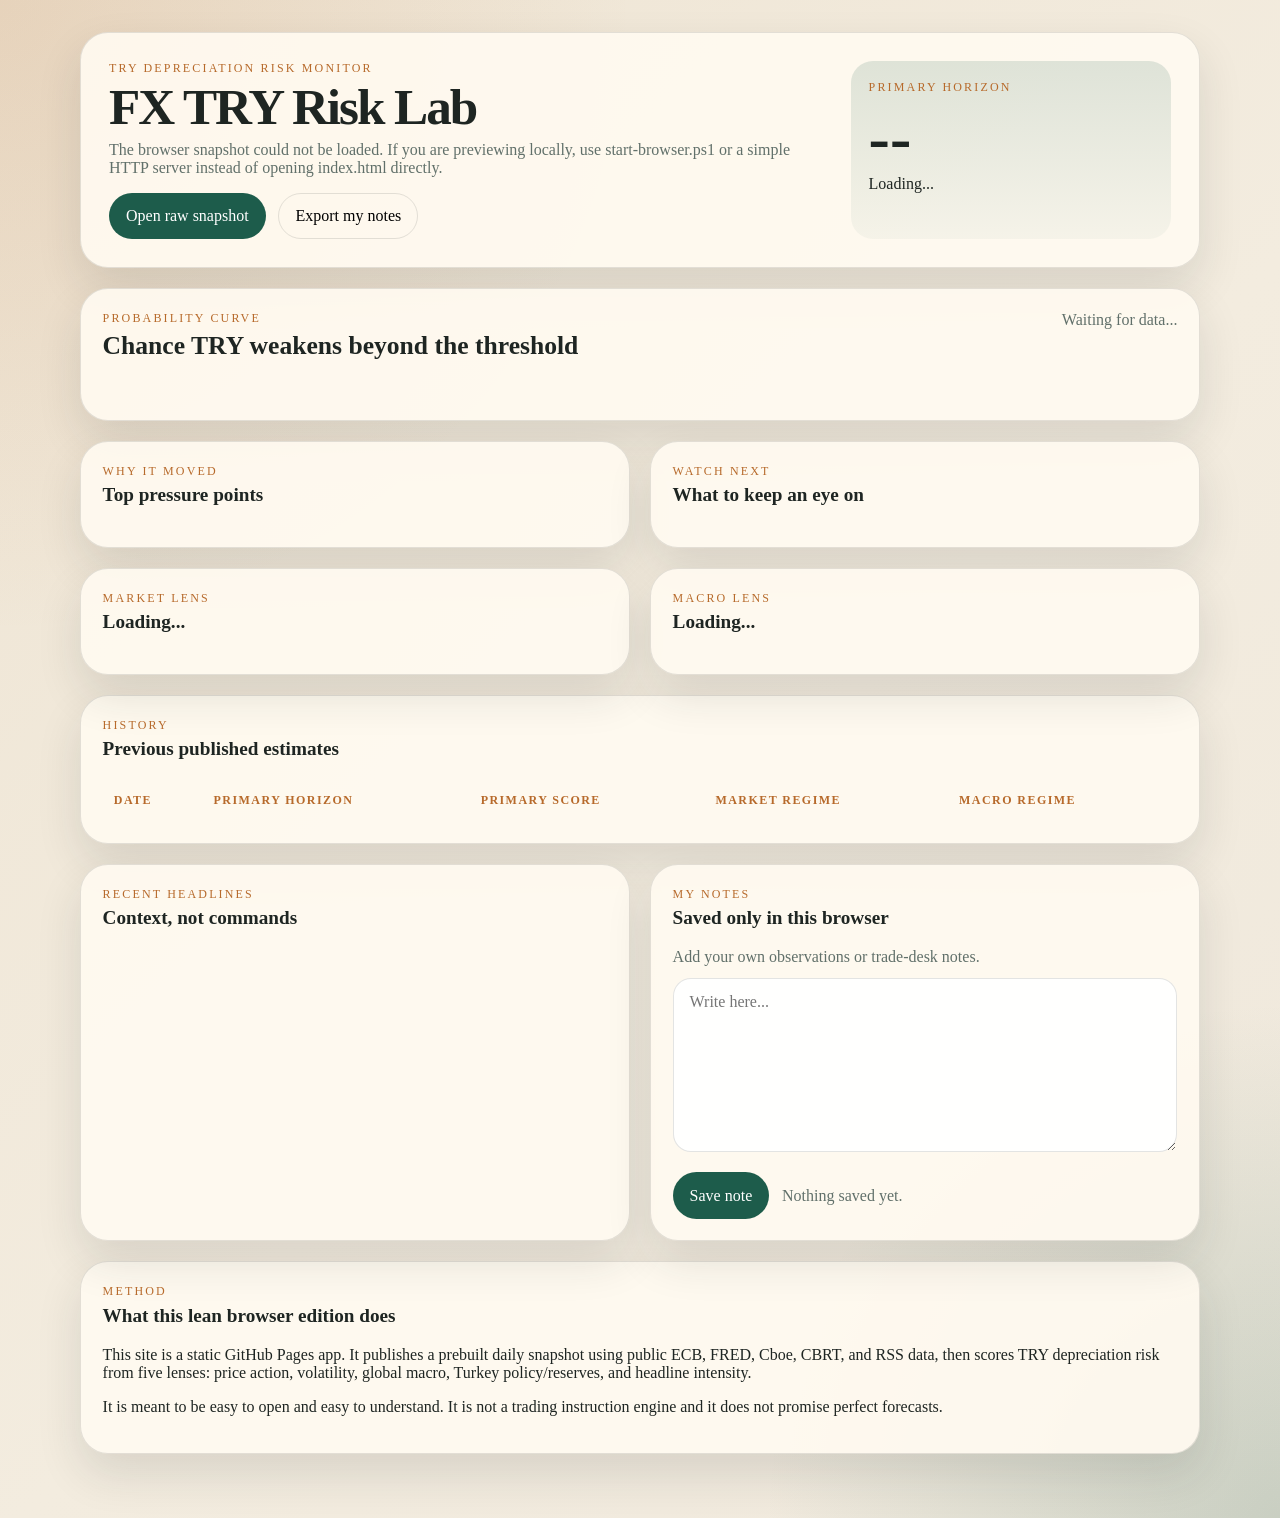
==== docs/index.html @ 4147bec7 "Restructure project as lean GitHub Pages app" ====
<!DOCTYPE html>
<html lang="en">
  <head>
    <meta charset="utf-8" />
    <meta name="viewport" content="width=device-width, initial-scale=1" />
    <title>FX TRY Risk Lab</title>
    <meta
      name="description"
      content="A lean browser-based monitor for Turkish lira depreciation risk."
    />
    <link rel="stylesheet" href="./style.css" />
  </head>
  <body>
    <main class="shell">
      <section class="hero">
        <div>
          <p class="eyebrow">TRY Depreciation Risk Monitor</p>
          <h1>FX TRY Risk Lab</h1>
          <p class="deck" id="deck">
            Loading the latest browser snapshot...
          </p>
          <div class="hero-actions">
            <a class="button primary" href="./data/latest.json" target="_blank" rel="noreferrer">
              Open raw snapshot
            </a>
            <button class="button ghost" type="button" data-export-note>
              Export my notes
            </button>
          </div>
        </div>
        <aside class="hero-score">
          <span class="eyebrow">Primary Horizon</span>
          <strong id="primary-score">--</strong>
          <p id="primary-meta">Loading...</p>
        </aside>
      </section>

      <section class="curve" aria-labelledby="curve-title">
        <div class="section-head">
          <div>
            <p class="eyebrow">Probability Curve</p>
            <h2 id="curve-title">Chance TRY weakens beyond the threshold</h2>
          </div>
          <p class="stamp" id="generated-at">Waiting for data...</p>
        </div>
        <div class="curve-grid" id="curve-grid"></div>
      </section>

      <section class="grid">
        <article class="card">
          <p class="eyebrow">Why It Moved</p>
          <h3>Top pressure points</h3>
          <div id="reasons"></div>
        </article>
        <article class="card">
          <p class="eyebrow">Watch Next</p>
          <h3>What to keep an eye on</h3>
          <ul id="watchlist" class="list"></ul>
        </article>
      </section>

      <section class="grid">
        <article class="card">
          <p class="eyebrow">Market Lens</p>
          <h3 id="market-regime">Loading...</h3>
          <div class="metric-grid" id="market-metrics"></div>
        </article>
        <article class="card">
          <p class="eyebrow">Macro Lens</p>
          <h3 id="macro-regime">Loading...</h3>
          <div class="metric-grid" id="macro-metrics"></div>
        </article>
      </section>

      <section class="card">
        <p class="eyebrow">History</p>
        <h3>Previous published estimates</h3>
        <div class="history-wrap">
          <table class="history-table">
            <thead>
              <tr>
                <th>Date</th>
                <th>Primary horizon</th>
                <th>Primary score</th>
                <th>Market regime</th>
                <th>Macro regime</th>
              </tr>
            </thead>
            <tbody id="history-body"></tbody>
          </table>
        </div>
      </section>

      <section class="grid">
        <article class="card">
          <p class="eyebrow">Recent Headlines</p>
          <h3>Context, not commands</h3>
          <ul id="headline-list" class="list"></ul>
        </article>
        <article class="card">
          <p class="eyebrow">My Notes</p>
          <h3>Saved only in this browser</h3>
          <label class="note-label" for="local-note">
            Add your own observations or trade-desk notes.
          </label>
          <textarea id="local-note" rows="8" placeholder="Write here..."></textarea>
          <div class="hero-actions">
            <button class="button primary" type="button" data-save-note>Save note</button>
            <span class="stamp" id="note-status">Nothing saved yet.</span>
          </div>
        </article>
      </section>

      <section class="card method">
        <p class="eyebrow">Method</p>
        <h3>What this lean browser edition does</h3>
        <p>
          This site is a static GitHub Pages app. It publishes a prebuilt daily snapshot using
          public ECB, FRED, Cboe, CBRT, and RSS data, then scores TRY depreciation risk from five
          lenses: price action, volatility, global macro, Turkey policy/reserves, and headline
          intensity.
        </p>
        <p>
          It is meant to be easy to open and easy to understand. It is not a trading instruction
          engine and it does not promise perfect forecasts.
        </p>
      </section>
    </main>
    <script src="./app.js" defer></script>
  </body>
</html>
---- docs/style.css ----
:root {
  --bg: #f3ecdf;
  --paper: rgba(255, 250, 240, 0.92);
  --ink: #1e2522;
  --muted: #61706a;
  --line: rgba(30, 37, 34, 0.12);
  --accent: #1d5c4b;
  --signal: #b76a2b;
  --shadow: 0 20px 45px rgba(29, 44, 38, 0.12);
}

* {
  box-sizing: border-box;
}

body {
  margin: 0;
  color: var(--ink);
  font-family: Georgia, "Times New Roman", serif;
  background:
    radial-gradient(circle at top left, rgba(183, 106, 43, 0.14), transparent 32%),
    radial-gradient(circle at bottom right, rgba(29, 92, 75, 0.18), transparent 26%),
    linear-gradient(135deg, #eee4d3 0%, var(--bg) 55%, #efe8dc 100%);
}

a {
  color: inherit;
}

.shell {
  max-width: 1160px;
  margin: 0 auto;
  padding: 2rem 1.25rem 4rem;
}

.hero,
.card,
.curve {
  border: 1px solid var(--line);
  border-radius: 28px;
  background: var(--paper);
  box-shadow: var(--shadow);
}

.hero {
  display: grid;
  grid-template-columns: 1.5fr 320px;
  gap: 1.5rem;
  padding: 1.75rem;
}

.eyebrow {
  margin: 0 0 0.35rem;
  font-size: 0.75rem;
  letter-spacing: 0.18em;
  text-transform: uppercase;
  color: var(--signal);
}

h1,
h2,
h3,
p {
  margin-top: 0;
}

h1 {
  margin-bottom: 0.55rem;
  font-size: clamp(2rem, 4vw, 3.5rem);
  line-height: 0.98;
  letter-spacing: -0.04em;
}

h2 {
  font-size: clamp(1.4rem, 2vw, 2rem);
}

h3 {
  font-size: 1.2rem;
}

.deck,
.stamp,
.reason-detail,
.metric p,
.note-label,
textarea {
  color: var(--muted);
}

.hero-score {
  align-self: stretch;
  padding: 1rem 1.1rem;
  border-radius: 22px;
  background: linear-gradient(180deg, rgba(29, 92, 75, 0.14), rgba(29, 92, 75, 0.04));
}

.hero-score strong {
  display: block;
  margin-top: 0.35rem;
  font-size: clamp(2.5rem, 5vw, 4rem);
}

.hero-actions {
  display: flex;
  flex-wrap: wrap;
  gap: 0.8rem;
  align-items: center;
  margin-top: 1rem;
}

.button {
  display: inline-flex;
  align-items: center;
  justify-content: center;
  min-height: 2.9rem;
  padding: 0.8rem 1rem;
  border-radius: 999px;
  border: 1px solid var(--line);
  background: rgba(255, 255, 255, 0.8);
  cursor: pointer;
  font: inherit;
  text-decoration: none;
}

.button.primary {
  background: var(--accent);
  color: #fff;
  border-color: rgba(29, 92, 75, 0.35);
}

.button.ghost {
  background: transparent;
}

.curve,
.card {
  margin-top: 1.25rem;
  padding: 1.35rem;
}

.section-head {
  display: flex;
  justify-content: space-between;
  gap: 1rem;
  align-items: flex-start;
}

.curve-grid,
.metric-grid {
  display: grid;
  grid-template-columns: repeat(auto-fit, minmax(135px, 1fr));
  gap: 0.85rem;
  margin-top: 1rem;
}

.curve-card,
.metric {
  border: 1px solid var(--line);
  border-radius: 22px;
  padding: 1rem;
  background: rgba(255, 255, 255, 0.8);
}

.curve-card.primary {
  background: linear-gradient(180deg, rgba(29, 92, 75, 0.14), rgba(255, 255, 255, 0.92));
  border-color: rgba(29, 92, 75, 0.25);
}

.curve-card strong,
.metric strong {
  display: block;
  margin-top: 0.3rem;
  font-size: 1.8rem;
}

.grid {
  display: grid;
  grid-template-columns: repeat(2, minmax(0, 1fr));
  gap: 1.25rem;
}

.reason {
  padding: 0.9rem 0;
  border-top: 1px solid var(--line);
}

.reason:first-child {
  padding-top: 0;
  border-top: 0;
}

.reason-title {
  display: flex;
  justify-content: space-between;
  gap: 1rem;
  align-items: baseline;
  font-weight: 700;
}

.badge {
  display: inline-flex;
  align-items: center;
  justify-content: center;
  min-width: 3rem;
  padding: 0.2rem 0.55rem;
  border-radius: 999px;
  background: rgba(183, 106, 43, 0.12);
  color: var(--signal);
  font-size: 0.85rem;
}

.list {
  margin: 0;
  padding-left: 1.1rem;
}

.list li + li {
  margin-top: 0.75rem;
}

.history-wrap {
  overflow-x: auto;
}

.history-table {
  width: 100%;
  border-collapse: collapse;
}

.history-table th,
.history-table td {
  padding: 0.85rem 0.7rem;
  text-align: left;
  border-top: 1px solid var(--line);
  vertical-align: top;
}

.history-table thead th {
  border-top: 0;
  color: var(--signal);
  font-size: 0.75rem;
  letter-spacing: 0.12em;
  text-transform: uppercase;
}

textarea {
  width: 100%;
  margin-top: 0.7rem;
  padding: 0.9rem 1rem;
  border: 1px solid var(--line);
  border-radius: 18px;
  background: rgba(255, 255, 255, 0.9);
  font: inherit;
  resize: vertical;
}

.method p + p {
  margin-top: 0.8rem;
}

@media (max-width: 900px) {
  .hero,
  .grid {
    grid-template-columns: 1fr;
  }

  .section-head {
    flex-direction: column;
  }
}

@media (max-width: 640px) {
  .shell {
    padding: 1rem 0.85rem 3rem;
  }

  .hero,
  .card,
  .curve {
    border-radius: 22px;
  }
}
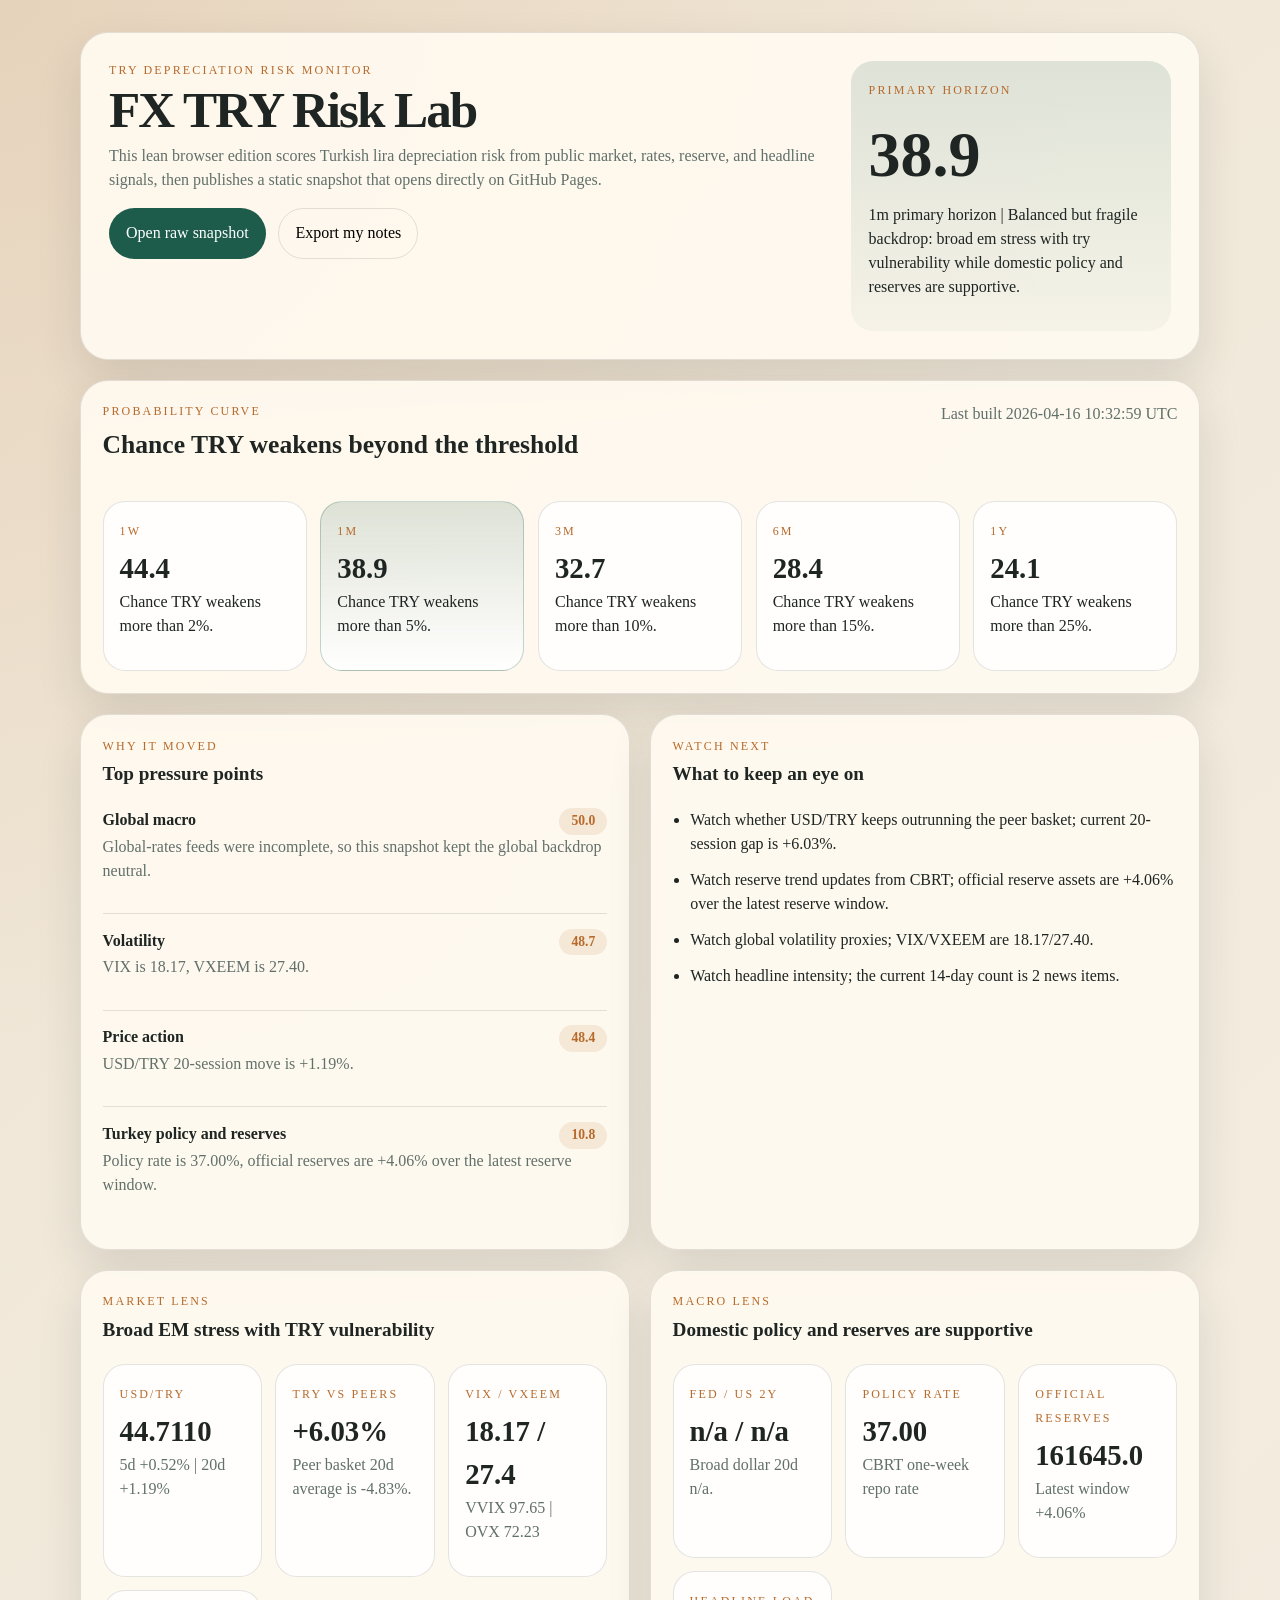
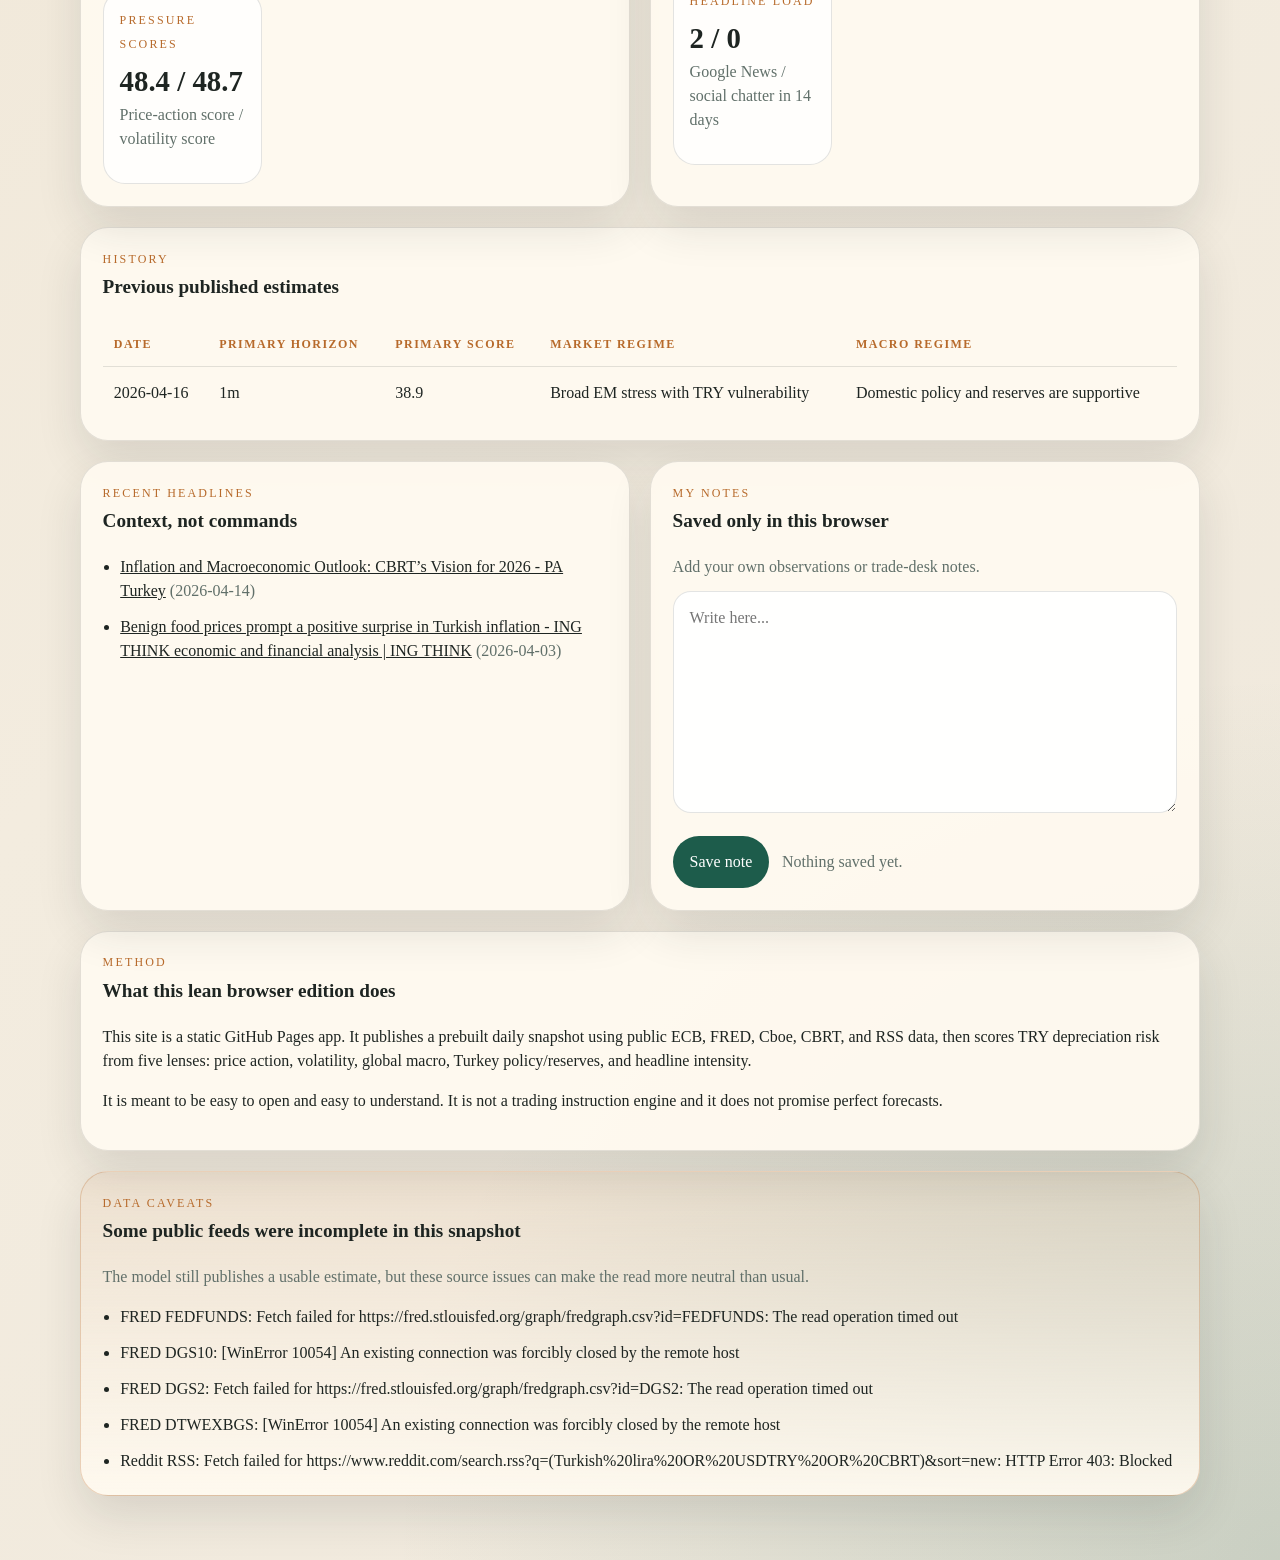
==== commit 3ac4dcf2: "Harden browser app for mobile and safety" ====
--- a/docs/index.html
+++ b/docs/index.html
@@ -4,6 +4,7 @@
     <meta charset="utf-8" />
     <meta name="viewport" content="width=device-width, initial-scale=1" />
     <title>FX TRY Risk Lab</title>
+    <meta name="theme-color" content="#1d5c4b" />
     <meta
       name="description"
       content="A lean browser-based monitor for Turkish lira depreciation risk."
@@ -16,11 +17,16 @@
         <div>
           <p class="eyebrow">TRY Depreciation Risk Monitor</p>
           <h1>FX TRY Risk Lab</h1>
-          <p class="deck" id="deck">
+          <p class="deck" id="deck" aria-live="polite">
             Loading the latest browser snapshot...
           </p>
           <div class="hero-actions">
-            <a class="button primary" href="./data/latest.json" target="_blank" rel="noreferrer">
+            <a
+              class="button primary"
+              href="./data/latest.json"
+              target="_blank"
+              rel="noopener noreferrer"
+            >
               Open raw snapshot
             </a>
             <button class="button ghost" type="button" data-export-note>
@@ -125,6 +131,16 @@
           engine and it does not promise perfect forecasts.
         </p>
       </section>
+
+      <section class="card caveats" id="caveats" hidden>
+        <p class="eyebrow">Data Caveats</p>
+        <h3>Some public feeds were incomplete in this snapshot</h3>
+        <p class="deck">
+          The model still publishes a usable estimate, but these source issues can make the read
+          more neutral than usual.
+        </p>
+        <ul id="warning-list" class="list"></ul>
+      </section>
     </main>
     <script src="./app.js" defer></script>
   </body>
--- a/docs/style.css
+++ b/docs/style.css
@@ -16,6 +16,7 @@
 body {
   margin: 0;
   color: var(--ink);
+  line-height: 1.5;
   font-family: Georgia, "Times New Roman", serif;
   background:
     radial-gradient(circle at top left, rgba(183, 106, 43, 0.14), transparent 32%),
@@ -49,6 +50,15 @@
   padding: 1.75rem;
 }
 
+.hero > *,
+.grid > *,
+.curve,
+.card,
+.metric,
+.curve-card {
+  min-width: 0;
+}
+
 .eyebrow {
   margin: 0 0 0.35rem;
   font-size: 0.75rem;
@@ -86,6 +96,15 @@
 .note-label,
 textarea {
   color: var(--muted);
+}
+
+.deck,
+.reason-detail,
+.metric p,
+#primary-meta,
+.list li,
+.history-table td {
+  overflow-wrap: anywhere;
 }
 
 .hero-score {
@@ -133,6 +152,13 @@
   background: transparent;
 }
 
+.button:focus-visible,
+textarea:focus-visible,
+a:focus-visible {
+  outline: 2px solid rgba(29, 92, 75, 0.55);
+  outline-offset: 3px;
+}
+
 .curve,
 .card {
   margin-top: 1.25rem;
@@ -219,6 +245,12 @@
   margin-top: 0.75rem;
 }
 
+.disabled-link {
+  opacity: 0.72;
+  text-decoration: none;
+  cursor: default;
+}
+
 .history-wrap {
   overflow-x: auto;
 }
@@ -259,6 +291,12 @@
   margin-top: 0.8rem;
 }
 
+.caveats {
+  border-color: rgba(183, 106, 43, 0.28);
+  background:
+    linear-gradient(180deg, rgba(183, 106, 43, 0.08), rgba(255, 250, 240, 0.92));
+}
+
 @media (max-width: 900px) {
   .hero,
   .grid {
@@ -280,4 +318,32 @@
   .curve {
     border-radius: 22px;
   }
-}
+
+  .hero {
+    padding: 1.1rem;
+  }
+
+  .hero-actions {
+    flex-direction: column;
+    align-items: stretch;
+  }
+
+  .hero-actions .button {
+    width: 100%;
+  }
+
+  .hero-actions .stamp {
+    width: 100%;
+  }
+
+  .curve-grid,
+  .metric-grid {
+    grid-template-columns: 1fr;
+  }
+
+  .history-table th,
+  .history-table td {
+    padding: 0.75rem 0.5rem;
+    font-size: 0.92rem;
+  }
+}
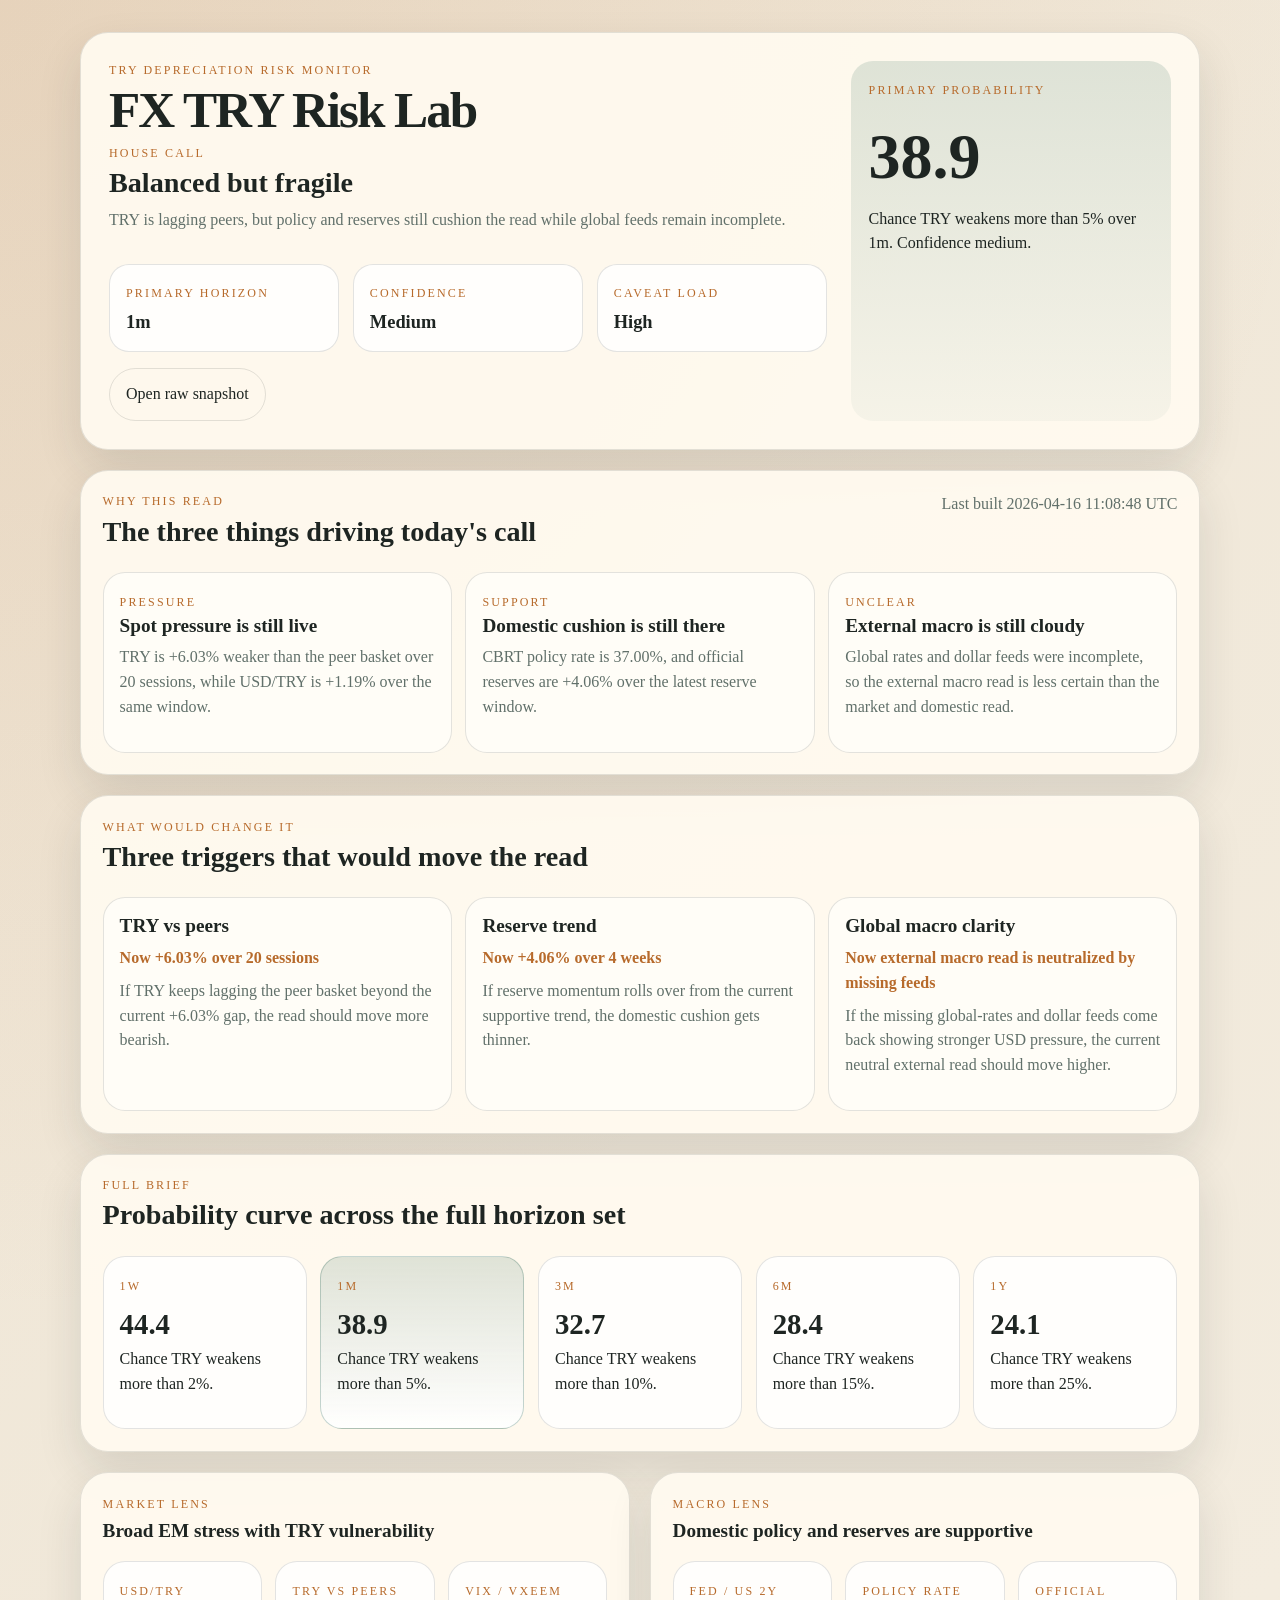
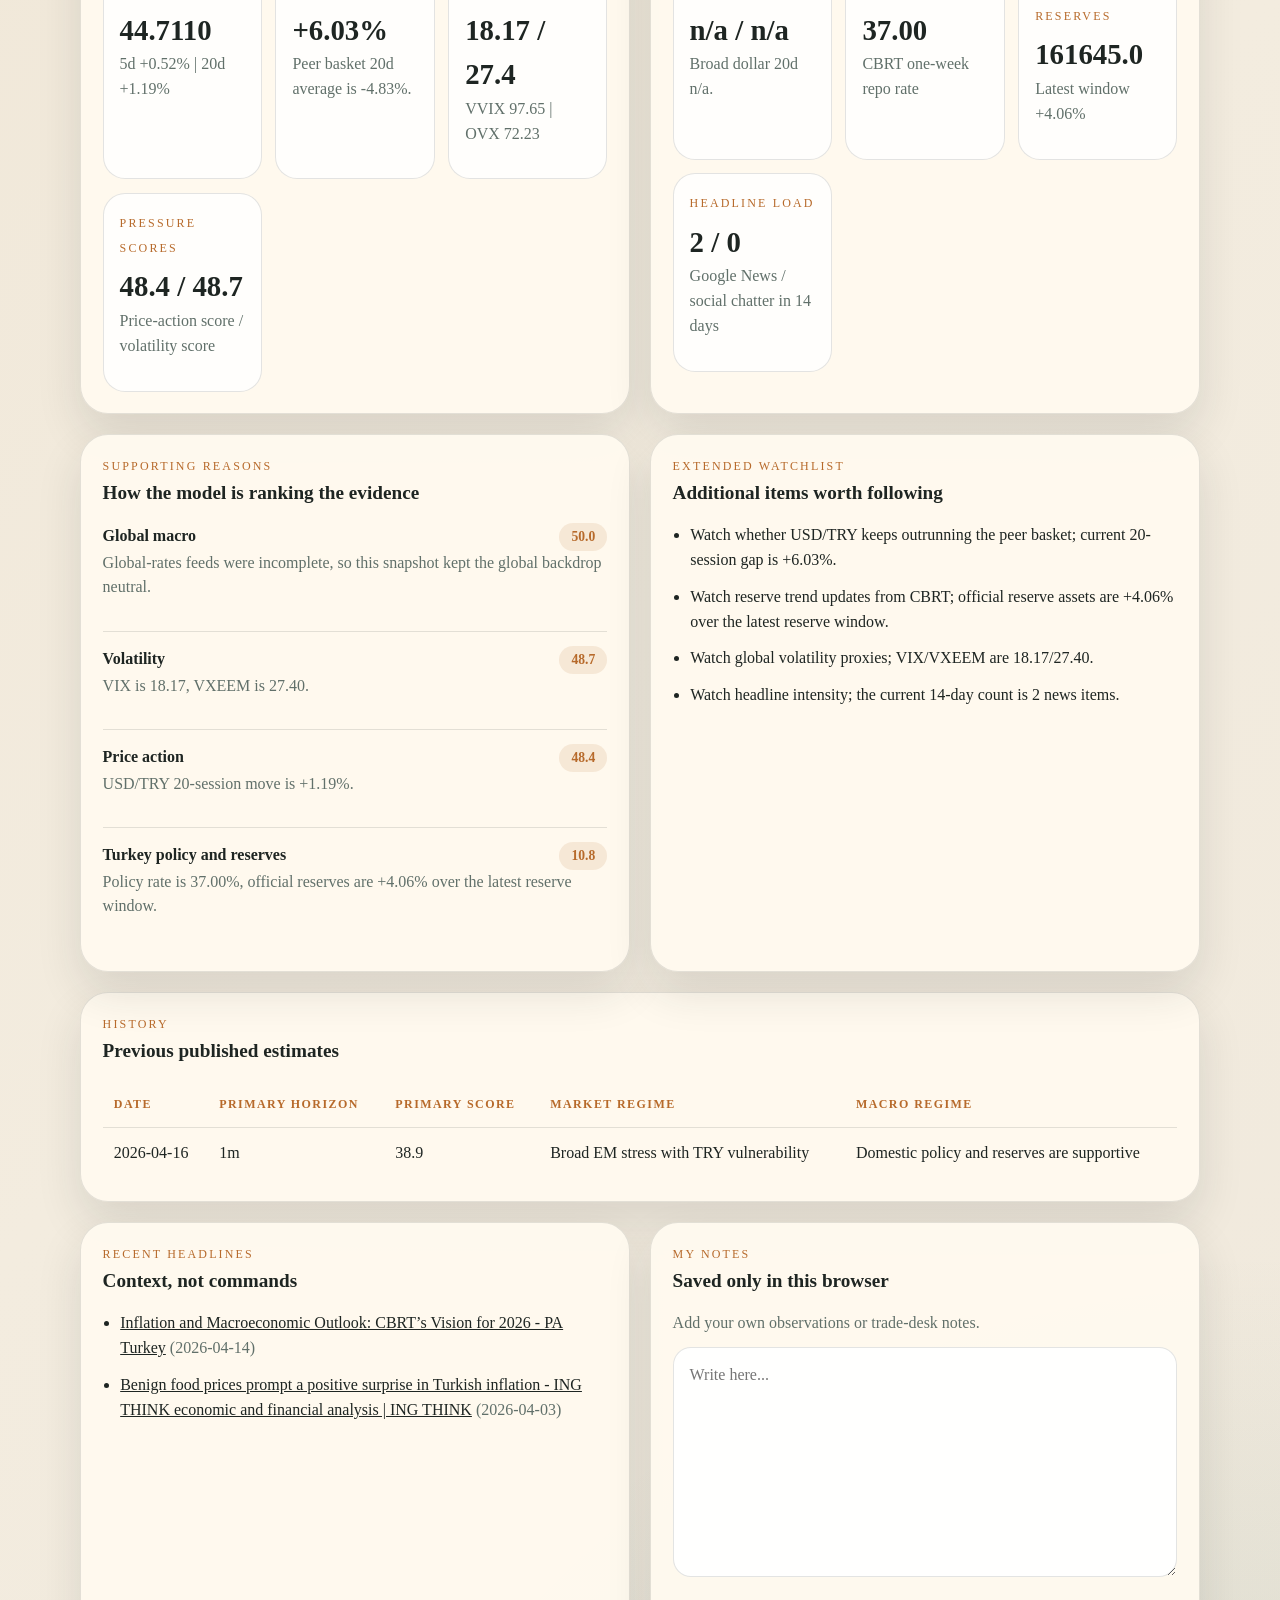
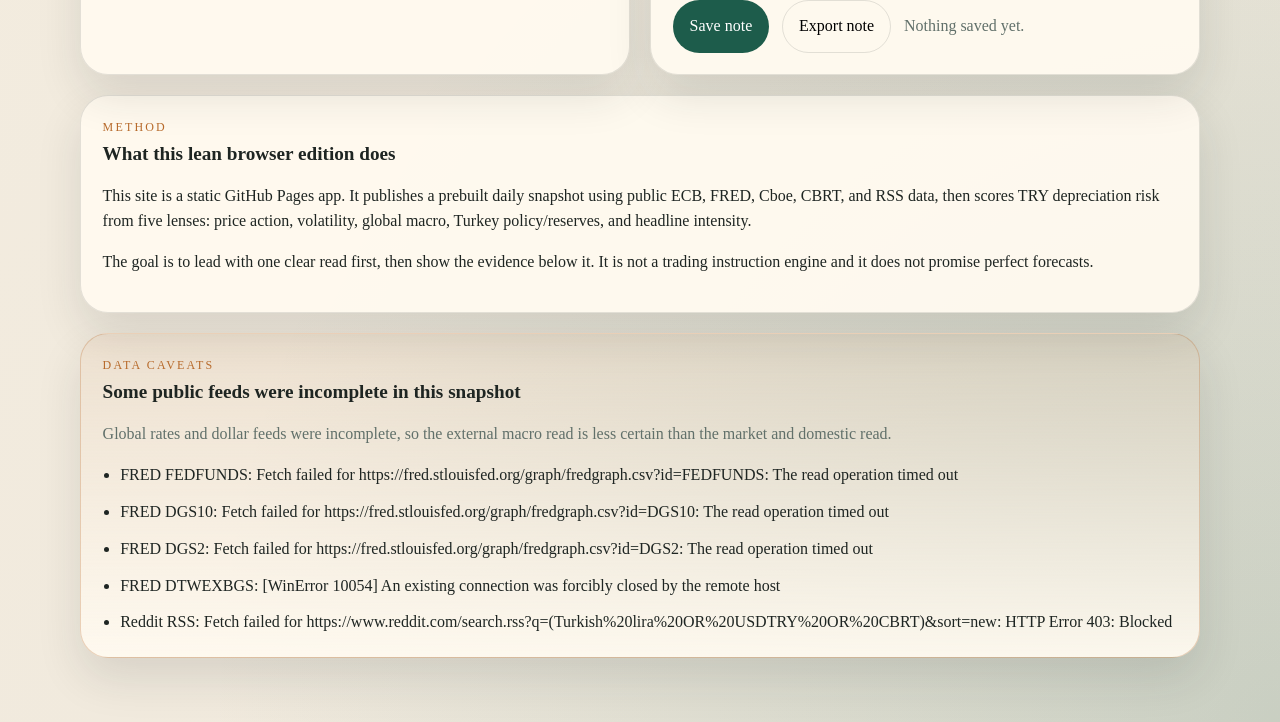
==== commit 0b7331e4: "Refine browser app into briefing-first output" ====
--- a/docs/index.html
+++ b/docs/index.html
@@ -14,55 +14,78 @@
   <body>
     <main class="shell">
       <section class="hero">
-        <div>
+        <div class="hero-copy">
           <p class="eyebrow">TRY Depreciation Risk Monitor</p>
           <h1>FX TRY Risk Lab</h1>
-          <p class="deck" id="deck" aria-live="polite">
+          <p class="eyebrow">House Call</p>
+          <h2 id="house-call-title">Loading...</h2>
+          <p class="deck" id="house-call-text" aria-live="polite">
             Loading the latest browser snapshot...
           </p>
+
+          <div class="pill-row">
+            <article class="pill">
+              <span class="eyebrow">Primary horizon</span>
+              <strong id="briefing-horizon">--</strong>
+            </article>
+            <article class="pill">
+              <span class="eyebrow">Confidence</span>
+              <strong id="briefing-confidence">--</strong>
+            </article>
+            <article class="pill">
+              <span class="eyebrow">Caveat load</span>
+              <strong id="briefing-caveat">--</strong>
+            </article>
+          </div>
+
           <div class="hero-actions">
             <a
-              class="button primary"
+              class="button ghost"
               href="./data/latest.json"
               target="_blank"
               rel="noopener noreferrer"
             >
               Open raw snapshot
             </a>
-            <button class="button ghost" type="button" data-export-note>
-              Export my notes
-            </button>
           </div>
         </div>
+
         <aside class="hero-score">
-          <span class="eyebrow">Primary Horizon</span>
+          <span class="eyebrow">Primary Probability</span>
           <strong id="primary-score">--</strong>
           <p id="primary-meta">Loading...</p>
         </aside>
       </section>
 
-      <section class="curve" aria-labelledby="curve-title">
+      <section class="card" aria-labelledby="why-title">
         <div class="section-head">
           <div>
-            <p class="eyebrow">Probability Curve</p>
-            <h2 id="curve-title">Chance TRY weakens beyond the threshold</h2>
+            <p class="eyebrow">Why This Read</p>
+            <h2 id="why-title">The three things driving today's call</h2>
           </div>
           <p class="stamp" id="generated-at">Waiting for data...</p>
         </div>
-        <div class="curve-grid" id="curve-grid"></div>
+        <div class="briefing-grid" id="why-read-grid"></div>
       </section>
 
-      <section class="grid">
-        <article class="card">
-          <p class="eyebrow">Why It Moved</p>
-          <h3>Top pressure points</h3>
-          <div id="reasons"></div>
-        </article>
-        <article class="card">
-          <p class="eyebrow">Watch Next</p>
-          <h3>What to keep an eye on</h3>
-          <ul id="watchlist" class="list"></ul>
-        </article>
+      <section class="card" aria-labelledby="trigger-title">
+        <div class="section-head">
+          <div>
+            <p class="eyebrow">What Would Change It</p>
+            <h2 id="trigger-title">Three triggers that would move the read</h2>
+          </div>
+        </div>
+        <div class="briefing-grid" id="trigger-grid"></div>
+      </section>
+
+      <section class="curve" id="full-brief" aria-labelledby="curve-title">
+        <div class="section-head">
+          <div>
+            <p class="eyebrow">Full Brief</p>
+            <h2 id="curve-title">Probability curve across the full horizon set</h2>
+          </div>
+        </div>
+        <div class="curve-grid" id="curve-grid"></div>
       </section>
 
       <section class="grid">
@@ -75,6 +98,19 @@
           <p class="eyebrow">Macro Lens</p>
           <h3 id="macro-regime">Loading...</h3>
           <div class="metric-grid" id="macro-metrics"></div>
+        </article>
+      </section>
+
+      <section class="grid">
+        <article class="card">
+          <p class="eyebrow">Supporting Reasons</p>
+          <h3>How the model is ranking the evidence</h3>
+          <div id="reasons"></div>
+        </article>
+        <article class="card">
+          <p class="eyebrow">Extended Watchlist</p>
+          <h3>Additional items worth following</h3>
+          <ul id="watchlist" class="list"></ul>
         </article>
       </section>
 
@@ -112,6 +148,7 @@
           <textarea id="local-note" rows="8" placeholder="Write here..."></textarea>
           <div class="hero-actions">
             <button class="button primary" type="button" data-save-note>Save note</button>
+            <button class="button ghost" type="button" data-export-note>Export note</button>
             <span class="stamp" id="note-status">Nothing saved yet.</span>
           </div>
         </article>
@@ -127,15 +164,15 @@
           intensity.
         </p>
         <p>
-          It is meant to be easy to open and easy to understand. It is not a trading instruction
-          engine and it does not promise perfect forecasts.
+          The goal is to lead with one clear read first, then show the evidence below it. It is
+          not a trading instruction engine and it does not promise perfect forecasts.
         </p>
       </section>
 
       <section class="card caveats" id="caveats" hidden>
         <p class="eyebrow">Data Caveats</p>
         <h3>Some public feeds were incomplete in this snapshot</h3>
-        <p class="deck">
+        <p class="deck" id="caveat-message">
           The model still publishes a usable estimate, but these source issues can make the read
           more neutral than usual.
         </p>
--- a/docs/style.css
+++ b/docs/style.css
@@ -1,6 +1,7 @@
 :root {
   --bg: #f3ecdf;
-  --paper: rgba(255, 250, 240, 0.92);
+  --paper: rgba(255, 250, 240, 0.94);
+  --paper-strong: rgba(255, 253, 247, 0.98);
   --ink: #1e2522;
   --muted: #61706a;
   --line: rgba(30, 37, 34, 0.12);
@@ -16,7 +17,7 @@
 body {
   margin: 0;
   color: var(--ink);
-  line-height: 1.5;
+  line-height: 1.55;
   font-family: Georgia, "Times New Roman", serif;
   background:
     radial-gradient(circle at top left, rgba(183, 106, 43, 0.14), transparent 32%),
@@ -45,7 +46,7 @@
 
 .hero {
   display: grid;
-  grid-template-columns: 1.5fr 320px;
+  grid-template-columns: 1.6fr 320px;
   gap: 1.5rem;
   padding: 1.75rem;
 }
@@ -55,7 +56,9 @@
 .curve,
 .card,
 .metric,
-.curve-card {
+.curve-card,
+.brief-card,
+.pill {
   min-width: 0;
 }
 
@@ -82,11 +85,14 @@
 }
 
 h2 {
-  font-size: clamp(1.4rem, 2vw, 2rem);
+  margin-bottom: 0.6rem;
+  font-size: clamp(1.5rem, 2.2vw, 2.2rem);
+  line-height: 1.05;
 }
 
 h3 {
   font-size: 1.2rem;
+  line-height: 1.2;
 }
 
 .deck,
@@ -94,7 +100,8 @@
 .reason-detail,
 .metric p,
 .note-label,
-textarea {
+textarea,
+.brief-detail {
   color: var(--muted);
 }
 
@@ -103,8 +110,35 @@
 .metric p,
 #primary-meta,
 .list li,
-.history-table td {
+.history-table td,
+.brief-detail,
+.brief-now {
   overflow-wrap: anywhere;
+}
+
+.hero-copy {
+  display: flex;
+  flex-direction: column;
+}
+
+.pill-row {
+  display: grid;
+  grid-template-columns: repeat(3, minmax(0, 1fr));
+  gap: 0.85rem;
+  margin-top: 1rem;
+}
+
+.pill {
+  border: 1px solid var(--line);
+  border-radius: 20px;
+  padding: 0.9rem 1rem;
+  background: rgba(255, 255, 255, 0.82);
+}
+
+.pill strong {
+  display: block;
+  margin-top: 0.25rem;
+  font-size: 1.15rem;
 }
 
 .hero-score {
@@ -117,7 +151,7 @@
 .hero-score strong {
   display: block;
   margin-top: 0.35rem;
-  font-size: clamp(2.5rem, 5vw, 4rem);
+  font-size: clamp(2.8rem, 5vw, 4.4rem);
 }
 
 .hero-actions {
@@ -173,19 +207,43 @@
 }
 
 .curve-grid,
-.metric-grid {
+.metric-grid,
+.briefing-grid {
   display: grid;
-  grid-template-columns: repeat(auto-fit, minmax(135px, 1fr));
   gap: 0.85rem;
   margin-top: 1rem;
 }
 
+.curve-grid,
+.metric-grid {
+  grid-template-columns: repeat(auto-fit, minmax(135px, 1fr));
+}
+
+.briefing-grid {
+  grid-template-columns: repeat(3, minmax(0, 1fr));
+}
+
 .curve-card,
-.metric {
+.metric,
+.brief-card {
   border: 1px solid var(--line);
   border-radius: 22px;
   padding: 1rem;
-  background: rgba(255, 255, 255, 0.8);
+  background: rgba(255, 255, 255, 0.82);
+}
+
+.brief-card {
+  background: var(--paper-strong);
+}
+
+.brief-card h3 {
+  margin-bottom: 0.55rem;
+}
+
+.brief-now {
+  margin-bottom: 0.5rem;
+  color: var(--signal);
+  font-weight: 700;
 }
 
 .curve-card.primary {
@@ -299,7 +357,9 @@
 
 @media (max-width: 900px) {
   .hero,
-  .grid {
+  .grid,
+  .briefing-grid,
+  .pill-row {
     grid-template-columns: 1fr;
   }
 
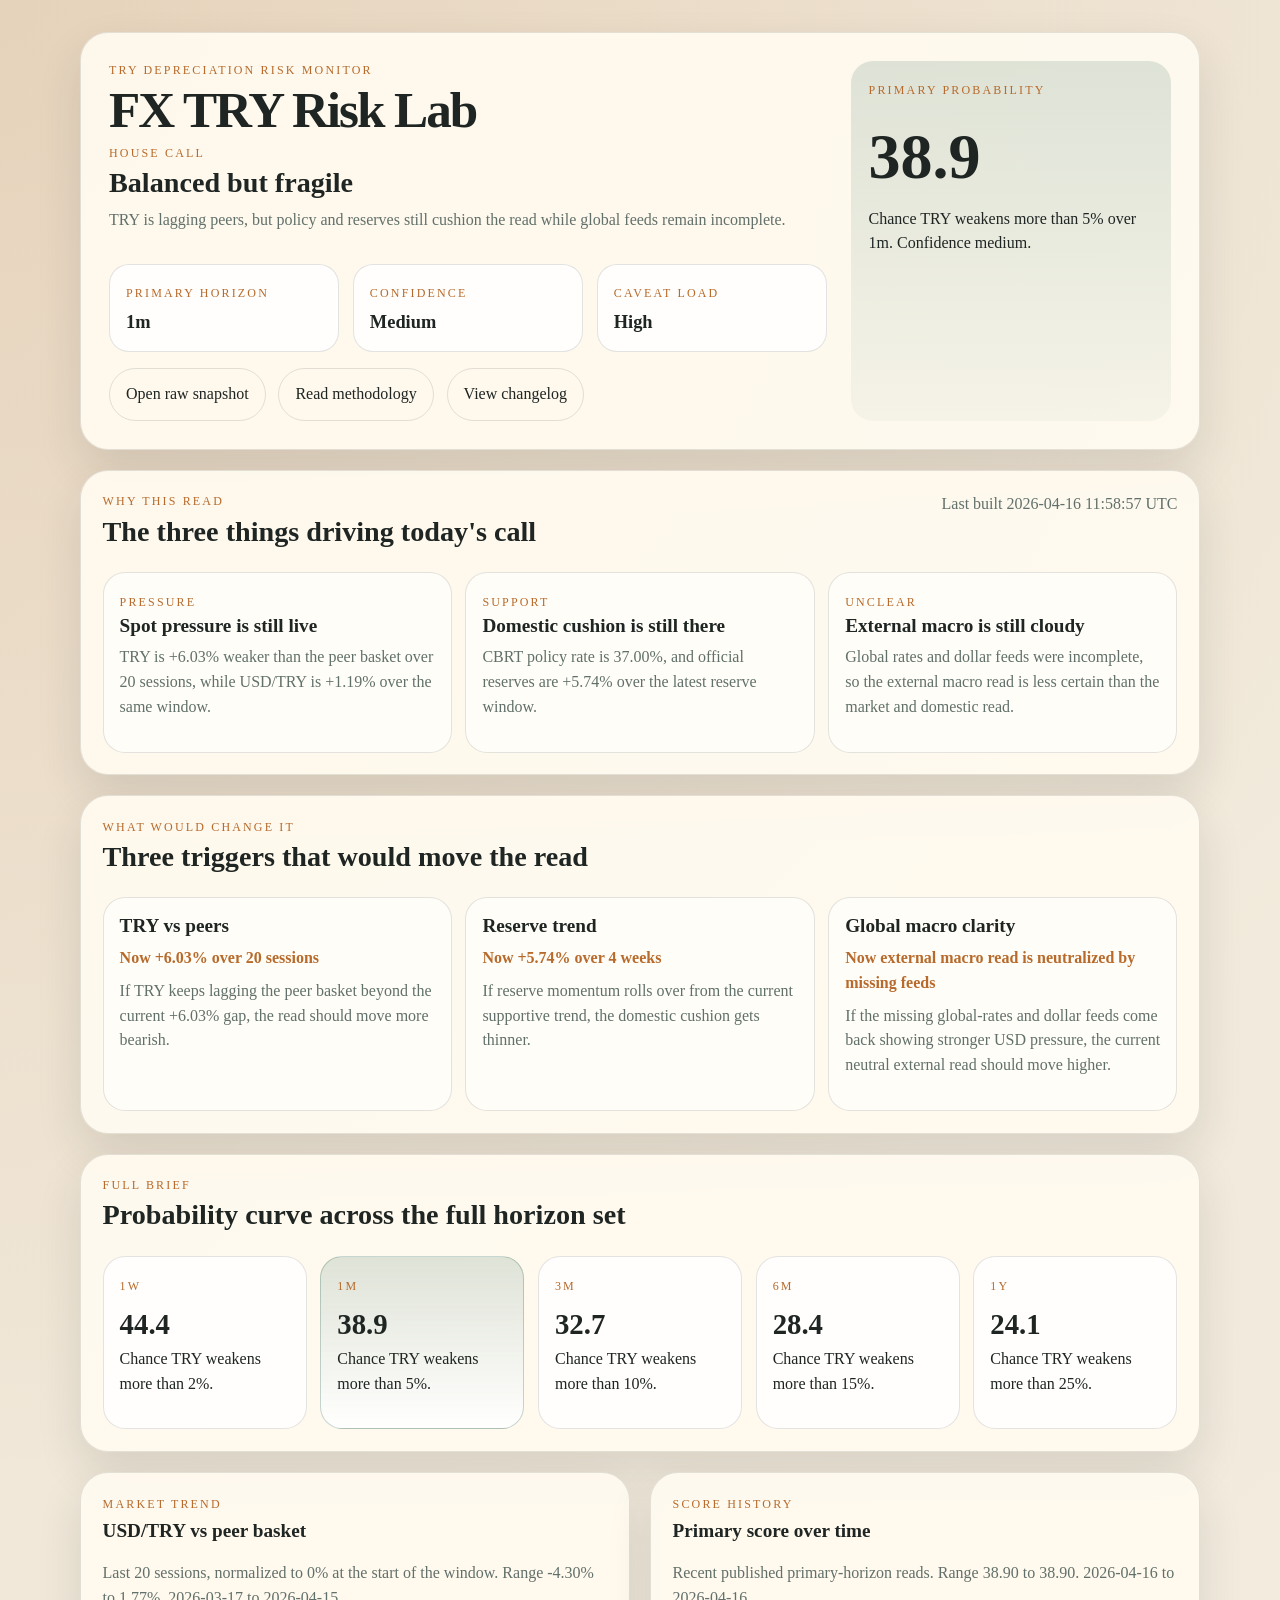
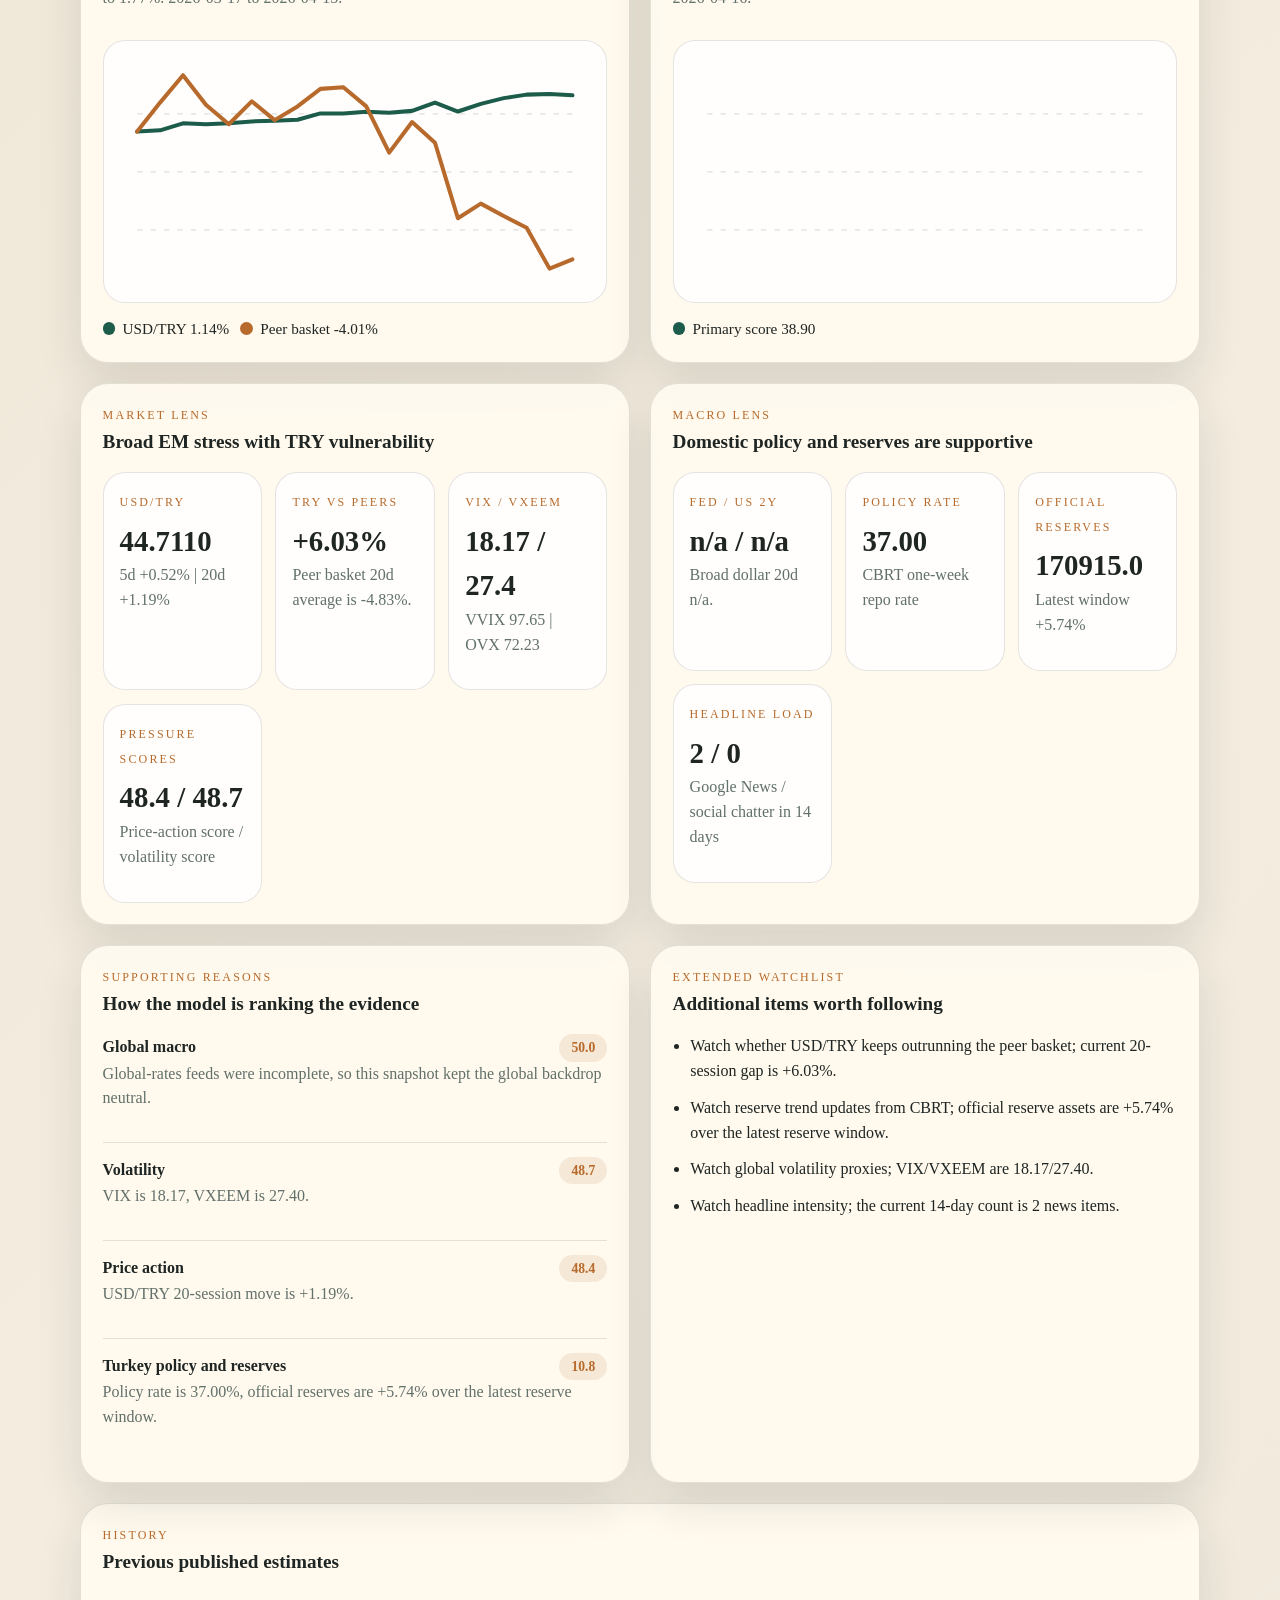
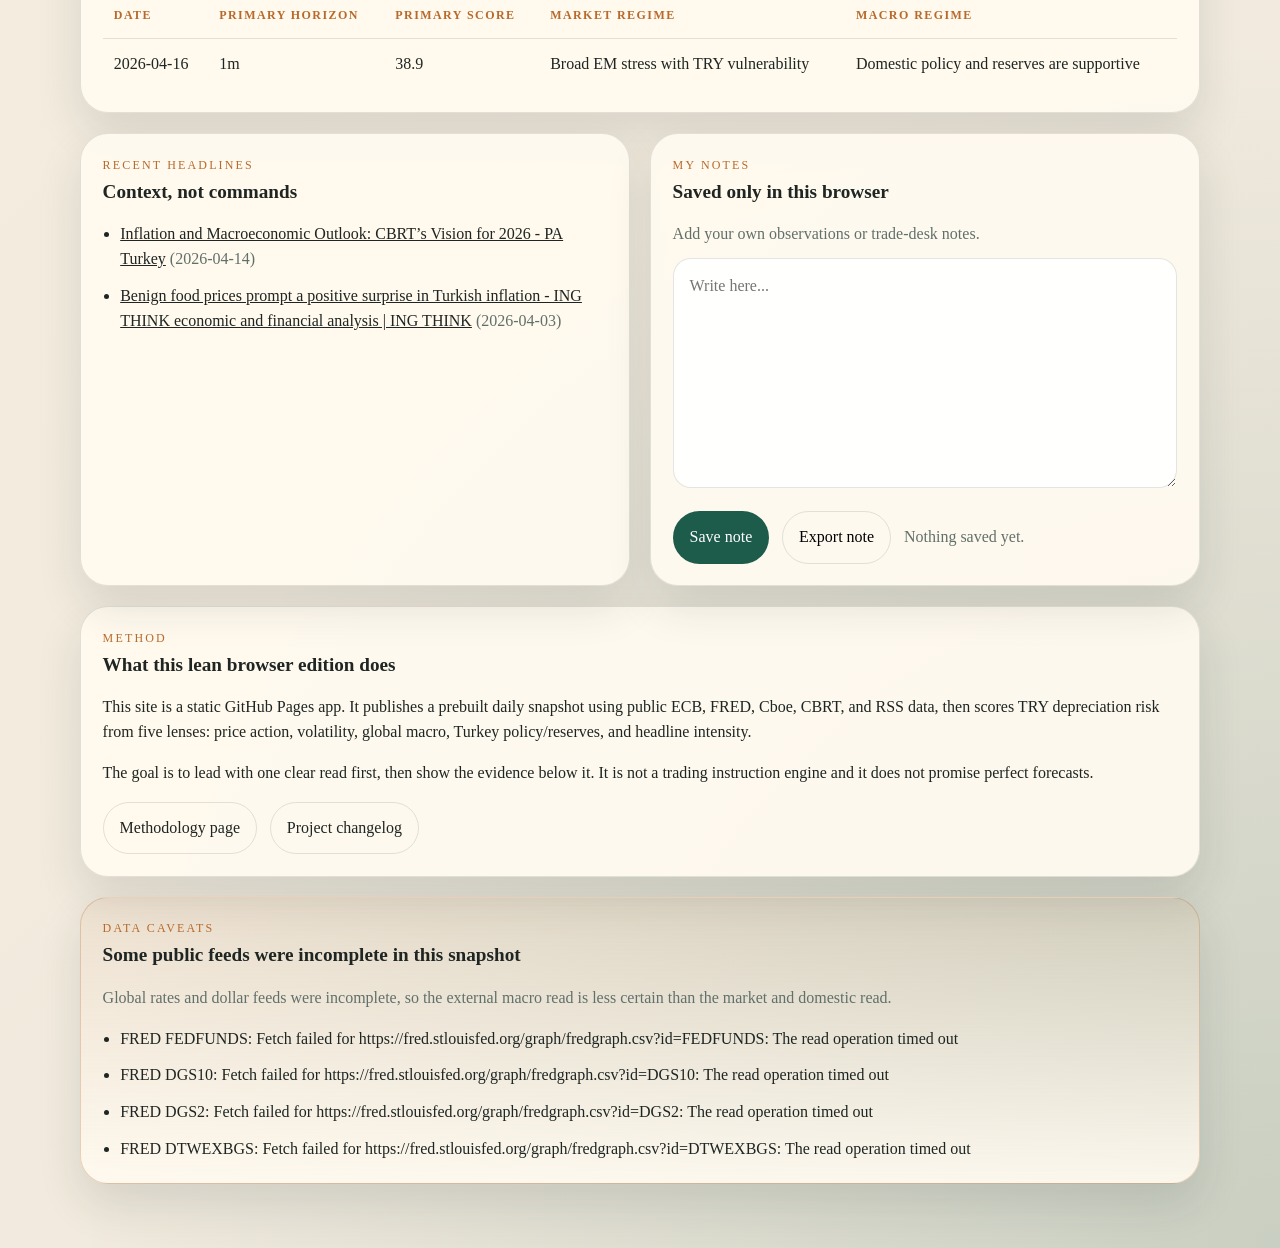
==== commit 63f48fd1: "Finalize browser app with methodology and charts" ====
--- a/docs/index.html
+++ b/docs/index.html
@@ -5,6 +5,11 @@
     <meta name="viewport" content="width=device-width, initial-scale=1" />
     <title>FX TRY Risk Lab</title>
     <meta name="theme-color" content="#1d5c4b" />
+    <meta name="referrer" content="strict-origin-when-cross-origin" />
+    <meta
+      http-equiv="Content-Security-Policy"
+      content="default-src 'self'; script-src 'self'; style-src 'self' 'unsafe-inline'; img-src 'self' data:; connect-src 'self'; object-src 'none'; base-uri 'self'; form-action 'none'; frame-ancestors 'none'; upgrade-insecure-requests"
+    />
     <meta
       name="description"
       content="A lean browser-based monitor for Turkish lira depreciation risk."
@@ -47,6 +52,15 @@
             >
               Open raw snapshot
             </a>
+            <a class="button ghost" href="./methodology.html">Read methodology</a>
+            <a
+              class="button ghost"
+              href="https://github.com/hulkiokantabak/fx-try-risk-lab/blob/main/CHANGELOG.md"
+              target="_blank"
+              rel="noopener noreferrer"
+            >
+              View changelog
+            </a>
           </div>
         </div>
 
@@ -86,6 +100,27 @@
           </div>
         </div>
         <div class="curve-grid" id="curve-grid"></div>
+      </section>
+
+      <section class="grid" aria-label="Charts">
+        <article class="card chart-card">
+          <p class="eyebrow">Market Trend</p>
+          <h3>USD/TRY vs peer basket</h3>
+          <p class="deck" id="market-chart-meta">Loading market trend...</p>
+          <div class="chart-shell">
+            <svg id="market-chart" viewBox="0 0 360 180" role="img" aria-label="USD/TRY and peer basket trend chart"></svg>
+          </div>
+          <div class="chart-legend" id="market-chart-legend"></div>
+        </article>
+        <article class="card chart-card">
+          <p class="eyebrow">Score History</p>
+          <h3>Primary score over time</h3>
+          <p class="deck" id="score-chart-meta">Loading score history...</p>
+          <div class="chart-shell">
+            <svg id="score-chart" viewBox="0 0 360 180" role="img" aria-label="Primary risk score history chart"></svg>
+          </div>
+          <div class="chart-legend" id="score-chart-legend"></div>
+        </article>
       </section>
 
       <section class="grid">
@@ -167,6 +202,17 @@
           The goal is to lead with one clear read first, then show the evidence below it. It is
           not a trading instruction engine and it does not promise perfect forecasts.
         </p>
+        <div class="hero-actions">
+          <a class="button ghost" href="./methodology.html">Methodology page</a>
+          <a
+            class="button ghost"
+            href="https://github.com/hulkiokantabak/fx-try-risk-lab/blob/main/CHANGELOG.md"
+            target="_blank"
+            rel="noopener noreferrer"
+          >
+            Project changelog
+          </a>
+        </div>
       </section>
 
       <section class="card caveats" id="caveats" hidden>
--- a/docs/style.css
+++ b/docs/style.css
@@ -236,6 +236,52 @@
   background: var(--paper-strong);
 }
 
+.chart-card {
+  display: flex;
+  flex-direction: column;
+}
+
+.chart-shell {
+  margin-top: 0.85rem;
+  padding: 0.6rem;
+  border: 1px solid var(--line);
+  border-radius: 22px;
+  background: rgba(255, 255, 255, 0.86);
+}
+
+.chart-shell svg {
+  display: block;
+  width: 100%;
+  height: auto;
+}
+
+.chart-guide {
+  stroke: rgba(30, 37, 34, 0.14);
+  stroke-width: 1;
+  stroke-dasharray: 4 6;
+}
+
+.chart-legend {
+  display: flex;
+  flex-wrap: wrap;
+  gap: 0.7rem;
+  margin-top: 0.85rem;
+}
+
+.chart-legend-item {
+  display: inline-flex;
+  align-items: center;
+  gap: 0.45rem;
+  font-size: 0.95rem;
+}
+
+.legend-swatch {
+  width: 0.8rem;
+  height: 0.8rem;
+  border-radius: 999px;
+  flex: 0 0 auto;
+}
+
 .brief-card h3 {
   margin-bottom: 0.55rem;
 }
@@ -349,6 +395,46 @@
   margin-top: 0.8rem;
 }
 
+.prose-shell {
+  max-width: 1080px;
+}
+
+.prose-card h2,
+.prose-card h3 {
+  margin-bottom: 0.6rem;
+}
+
+.prose-card p:last-child,
+.prose-card ul:last-child {
+  margin-bottom: 0;
+}
+
+.table-wrap {
+  overflow-x: auto;
+  margin-top: 1rem;
+}
+
+.info-table {
+  width: 100%;
+  border-collapse: collapse;
+}
+
+.info-table th,
+.info-table td {
+  padding: 0.85rem 0.7rem;
+  text-align: left;
+  border-top: 1px solid var(--line);
+  vertical-align: top;
+}
+
+.info-table thead th {
+  border-top: 0;
+  color: var(--signal);
+  font-size: 0.75rem;
+  letter-spacing: 0.12em;
+  text-transform: uppercase;
+}
+
 .caveats {
   border-color: rgba(183, 106, 43, 0.28);
   background:
@@ -401,8 +487,15 @@
     grid-template-columns: 1fr;
   }
 
+  .chart-legend {
+    flex-direction: column;
+    align-items: flex-start;
+  }
+
   .history-table th,
-  .history-table td {
+  .history-table td,
+  .info-table th,
+  .info-table td {
     padding: 0.75rem 0.5rem;
     font-size: 0.92rem;
   }
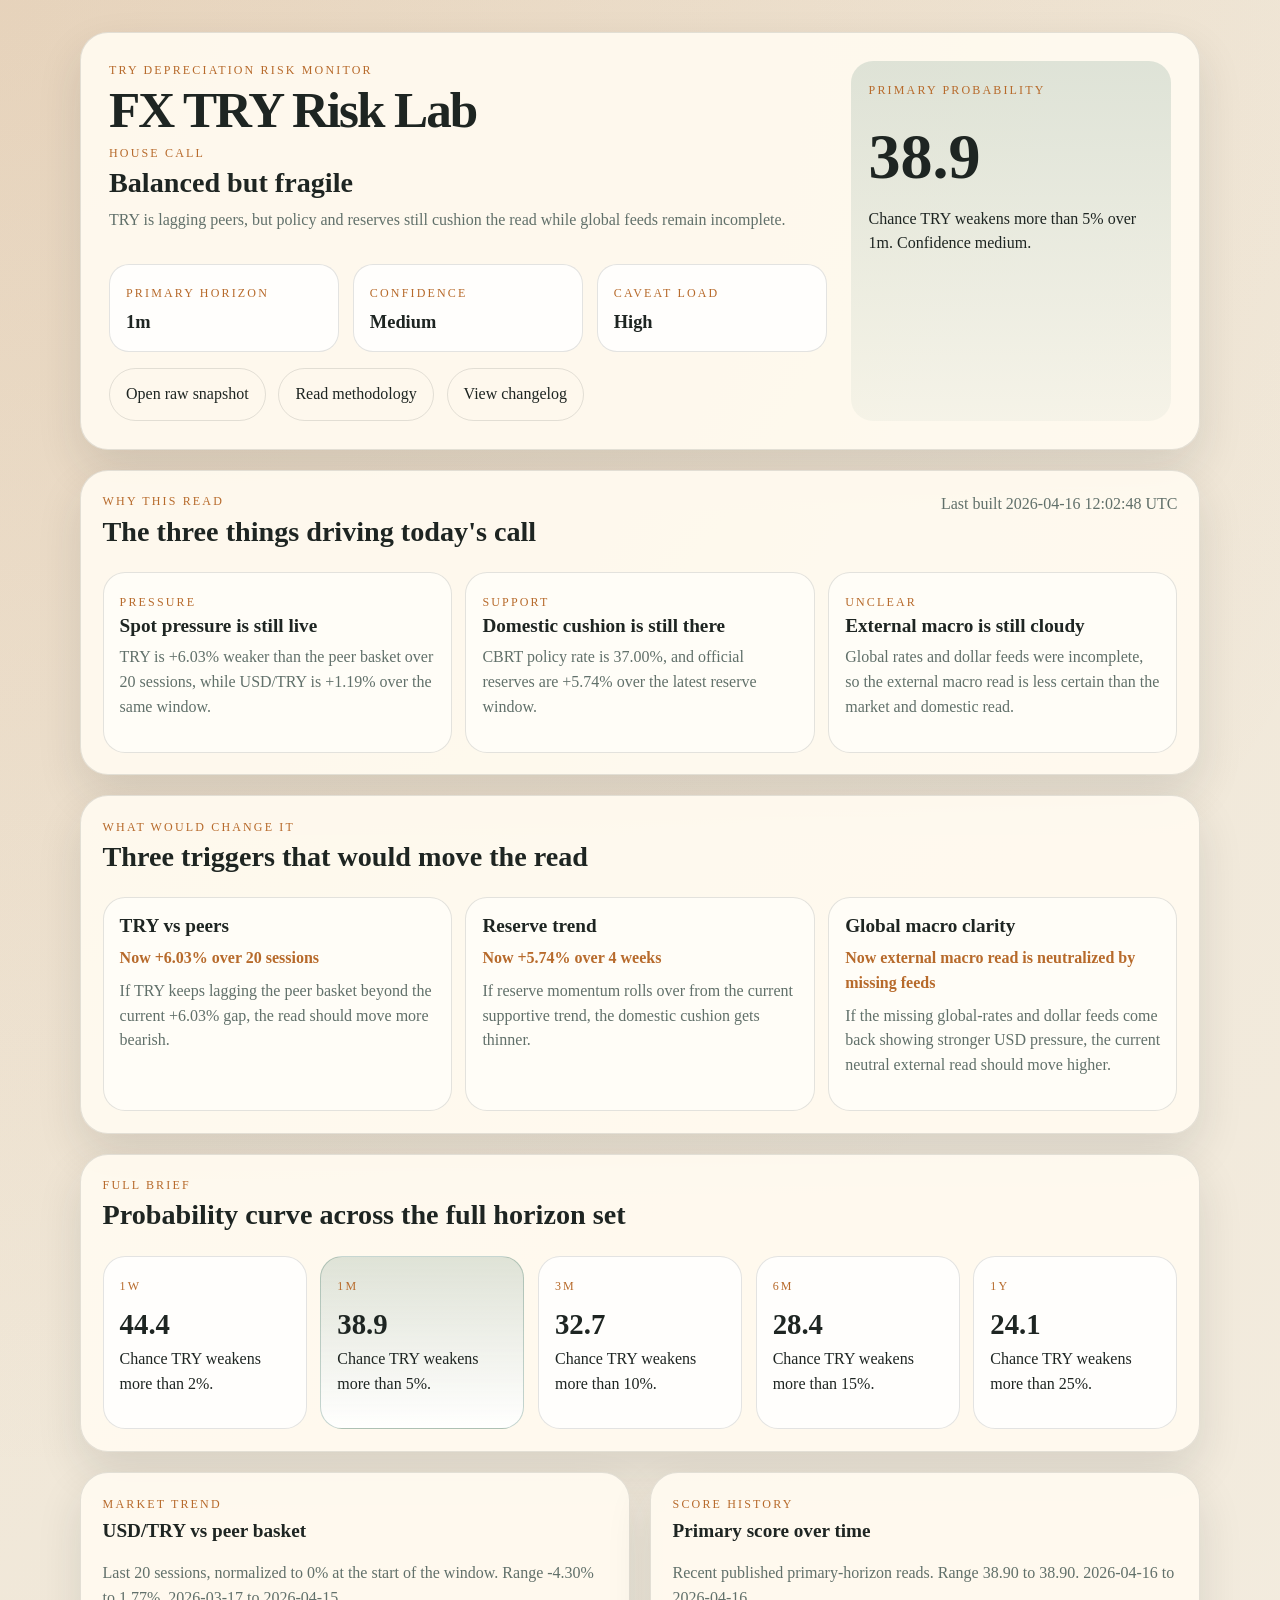
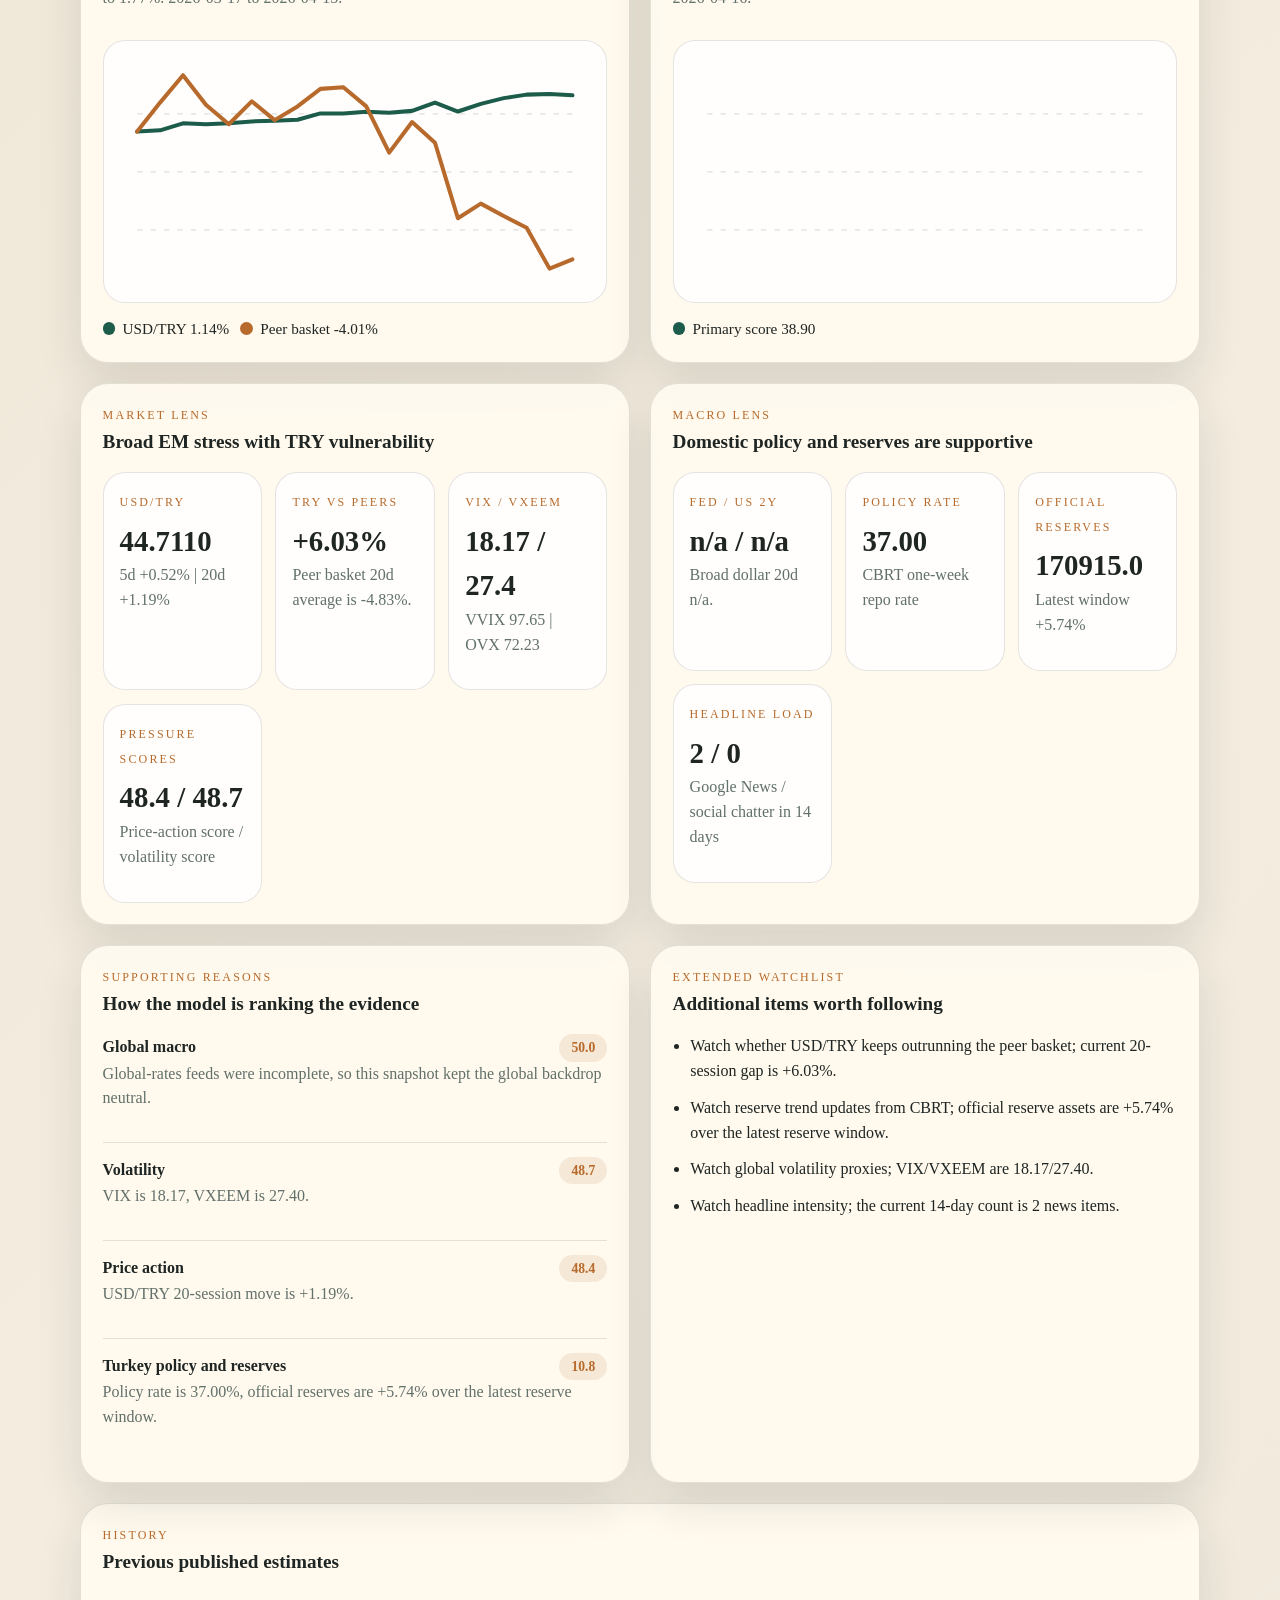
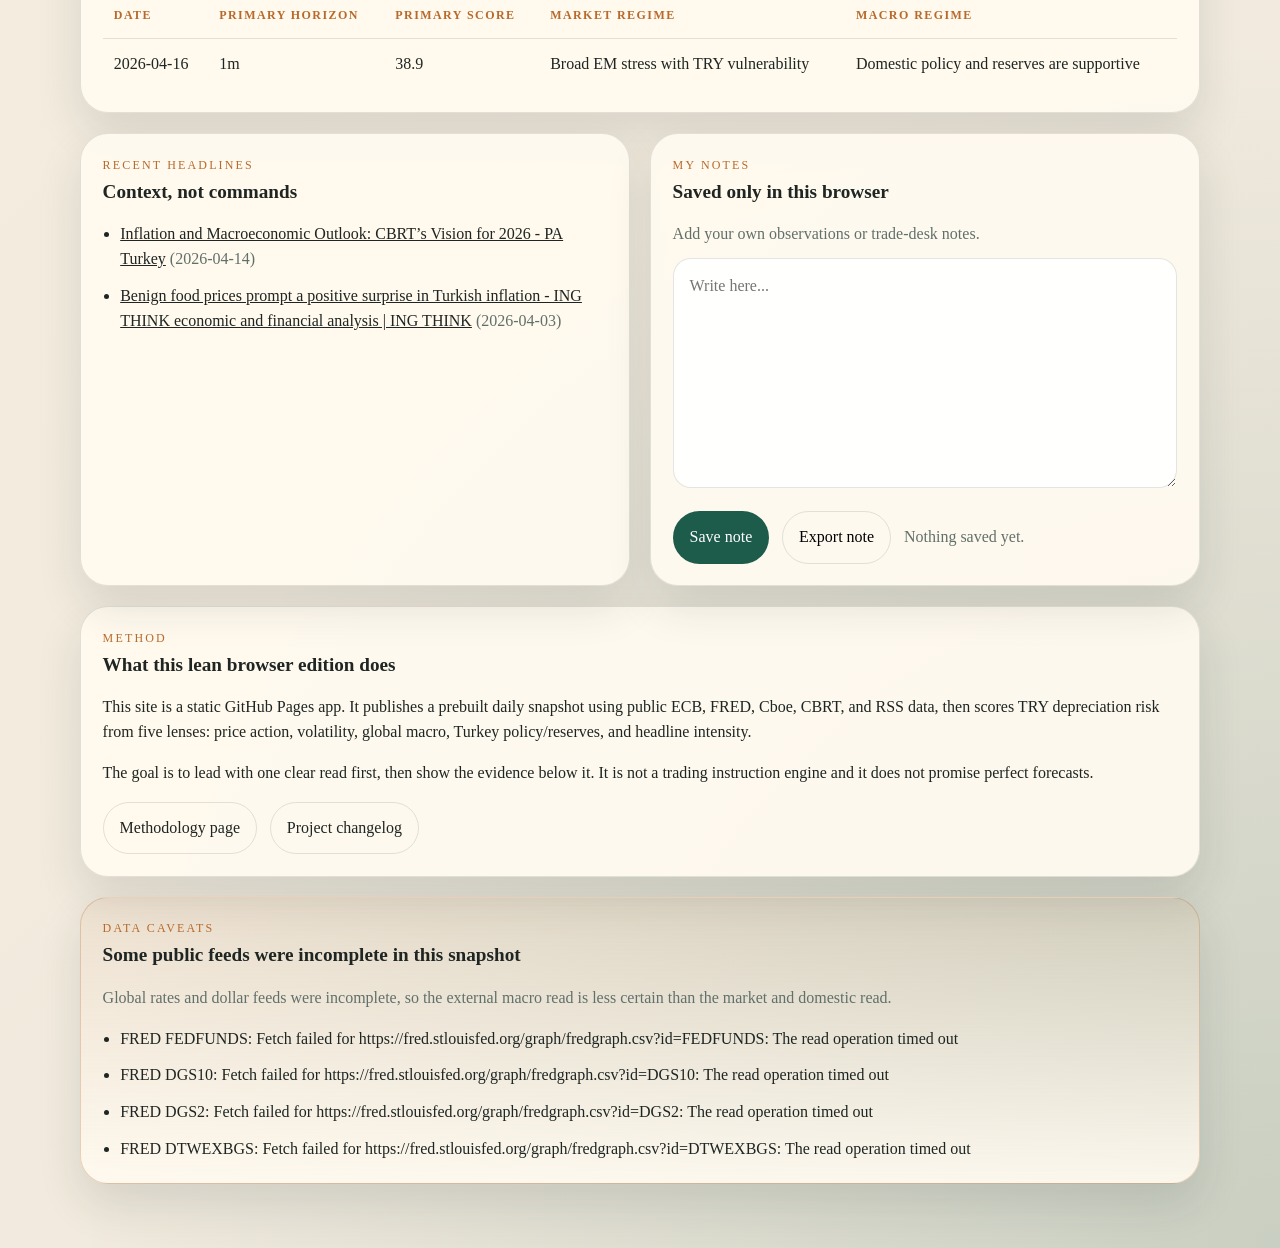
==== commit f0f21a64: "Add GoatCounter tracking snippet Embed the site-wide GoatCounter script on both pages and extend the" ====
--- a/docs/index.html
+++ b/docs/index.html
@@ -8,7 +8,7 @@
     <meta name="referrer" content="strict-origin-when-cross-origin" />
     <meta
       http-equiv="Content-Security-Policy"
-      content="default-src 'self'; script-src 'self'; style-src 'self' 'unsafe-inline'; img-src 'self' data:; connect-src 'self'; object-src 'none'; base-uri 'self'; form-action 'none'; frame-ancestors 'none'; upgrade-insecure-requests"
+      content="default-src 'self'; script-src 'self' https://gc.zgo.at; style-src 'self' 'unsafe-inline'; img-src 'self' data:; connect-src 'self' https://hulkiokantabak.goatcounter.com; object-src 'none'; base-uri 'self'; form-action 'none'; frame-ancestors 'none'; upgrade-insecure-requests"
     />
     <meta
       name="description"
@@ -226,5 +226,6 @@
       </section>
     </main>
     <script src="./app.js" defer></script>
+    <script data-goatcounter="https://hulkiokantabak.goatcounter.com/count" async src="//gc.zgo.at/count.js"></script>
   </body>
 </html>
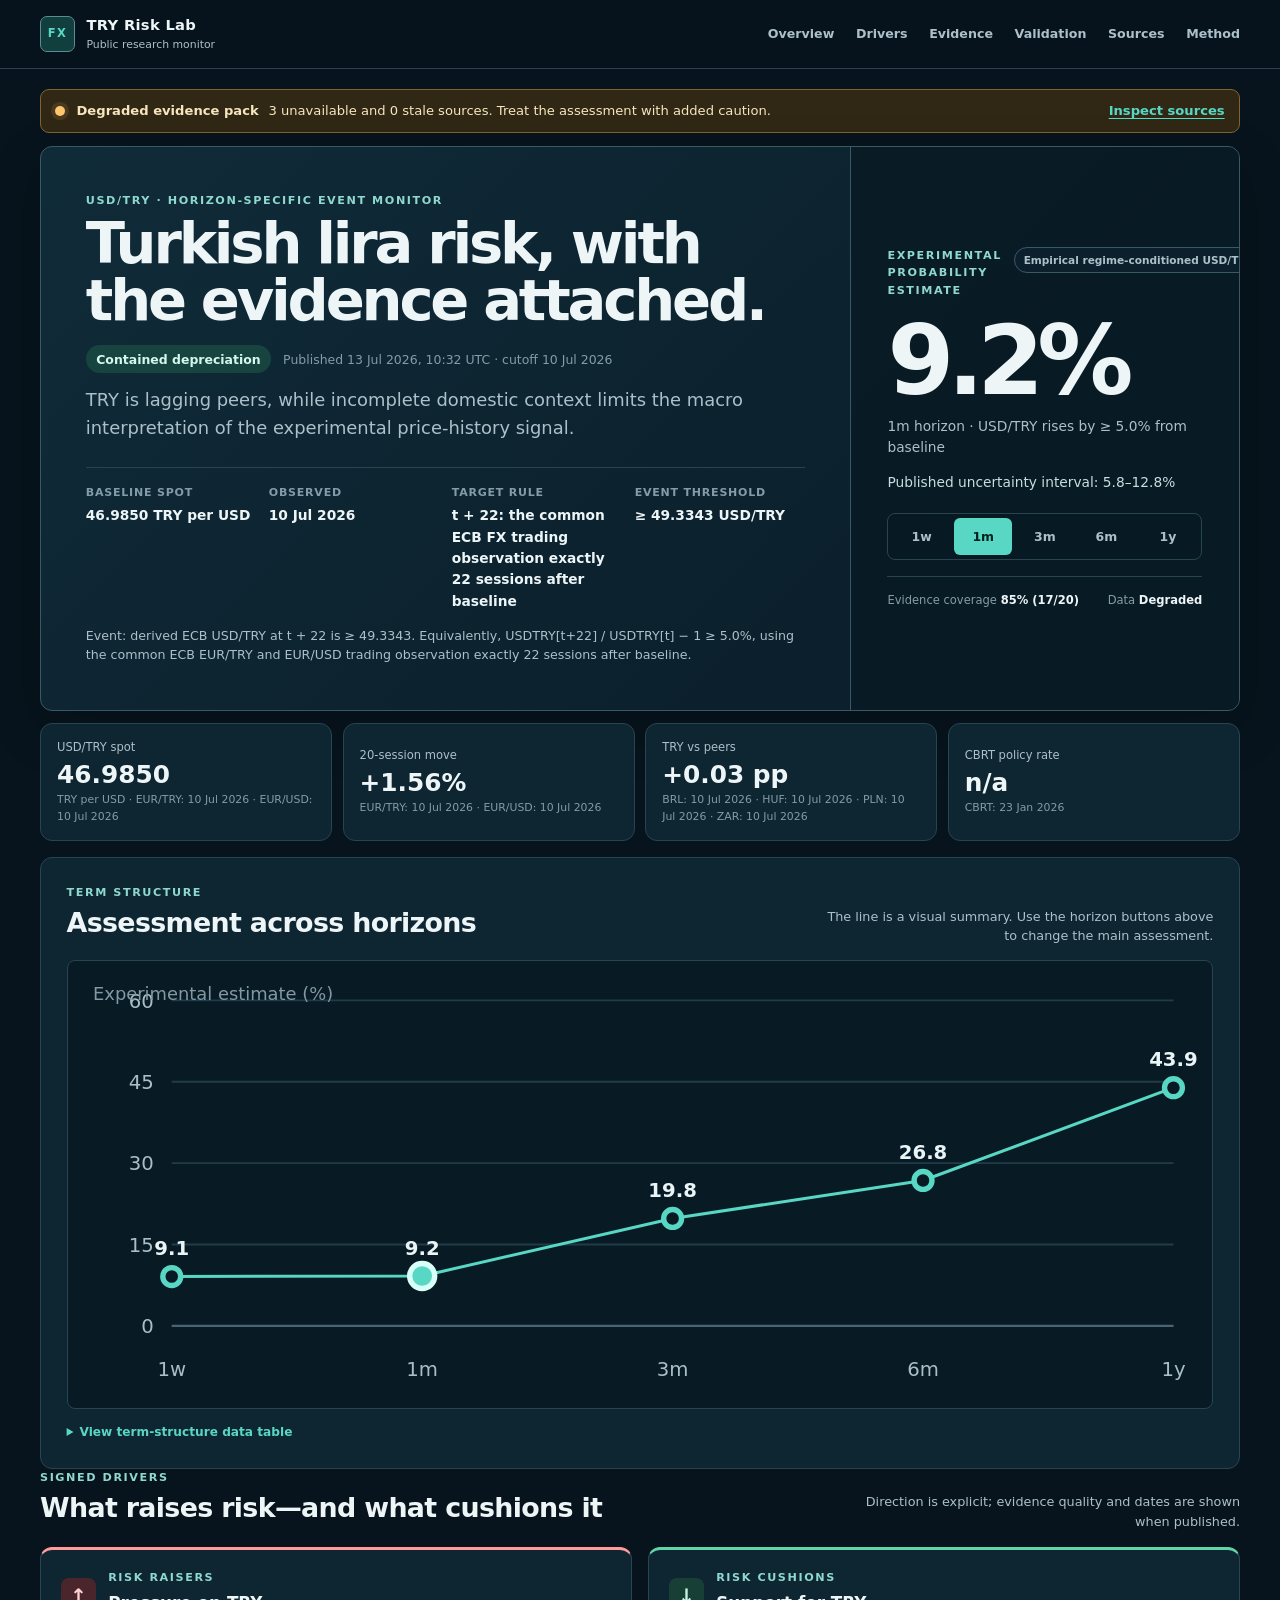
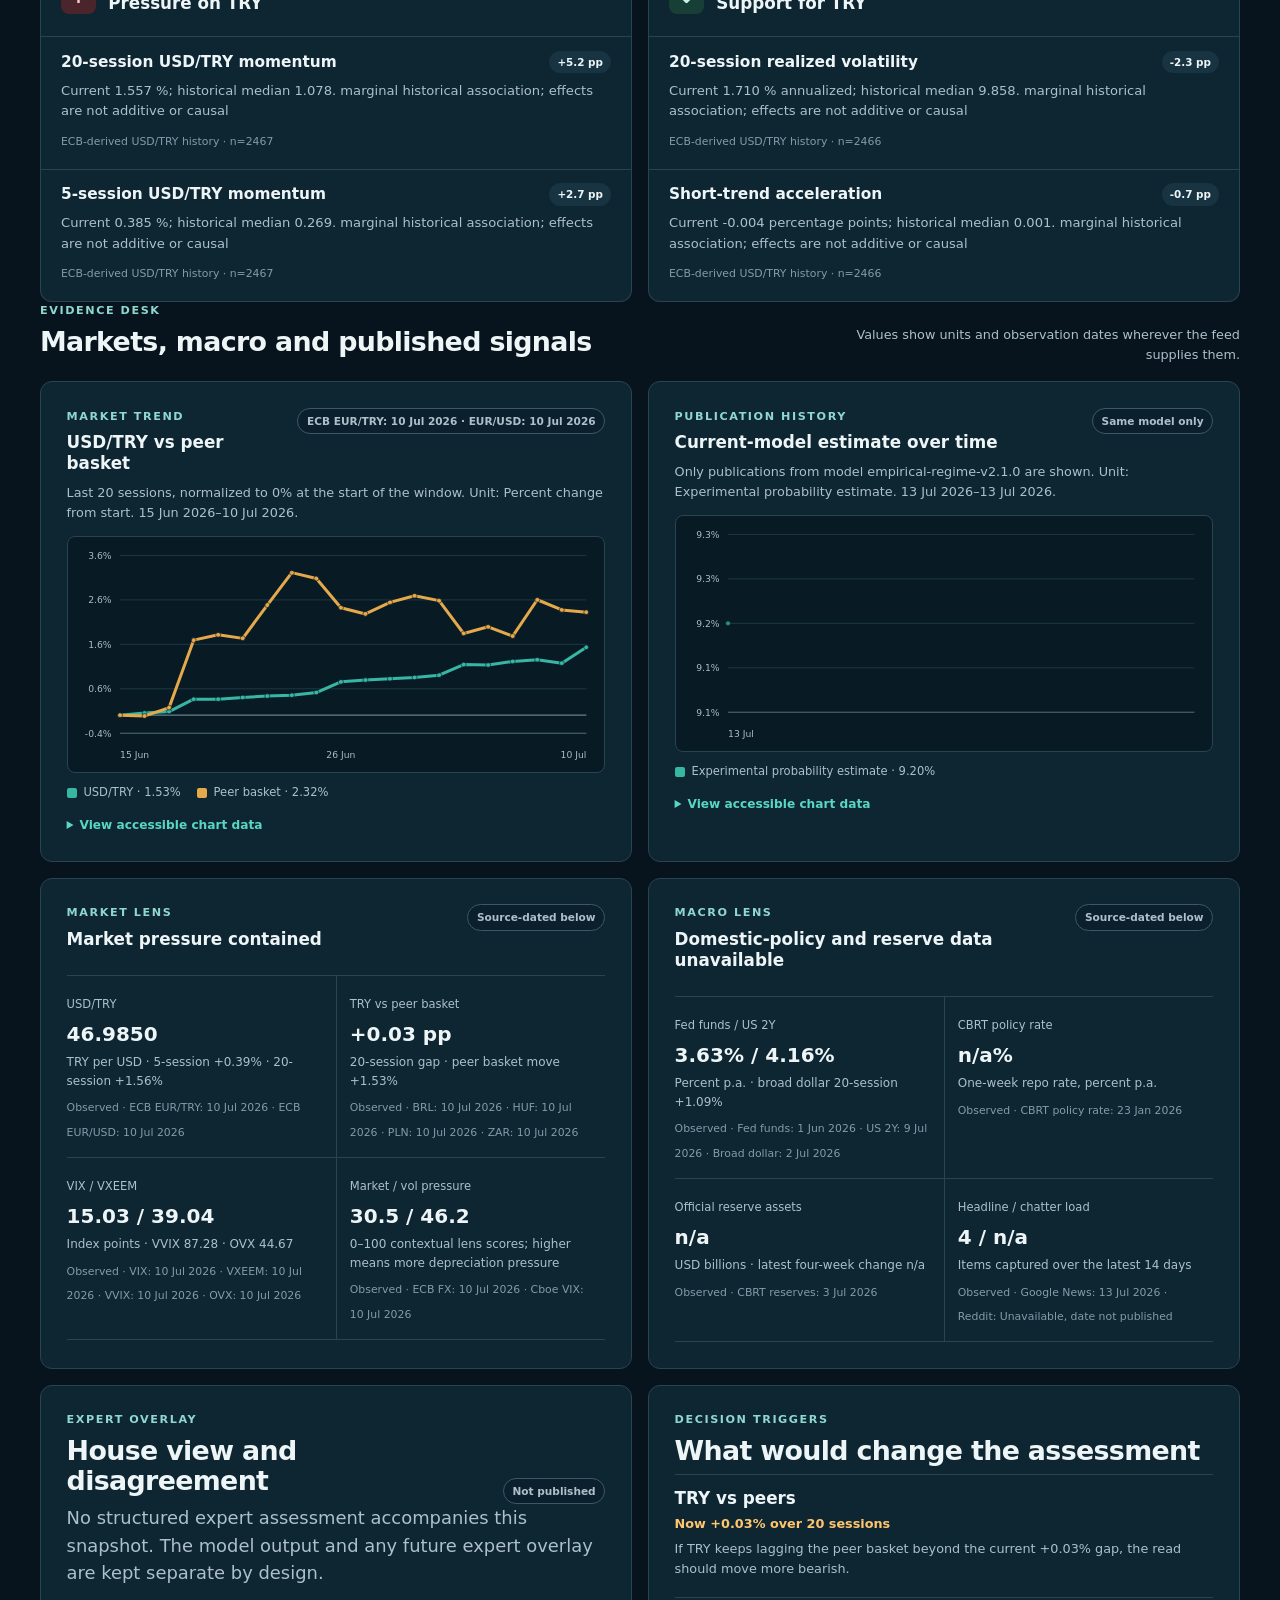
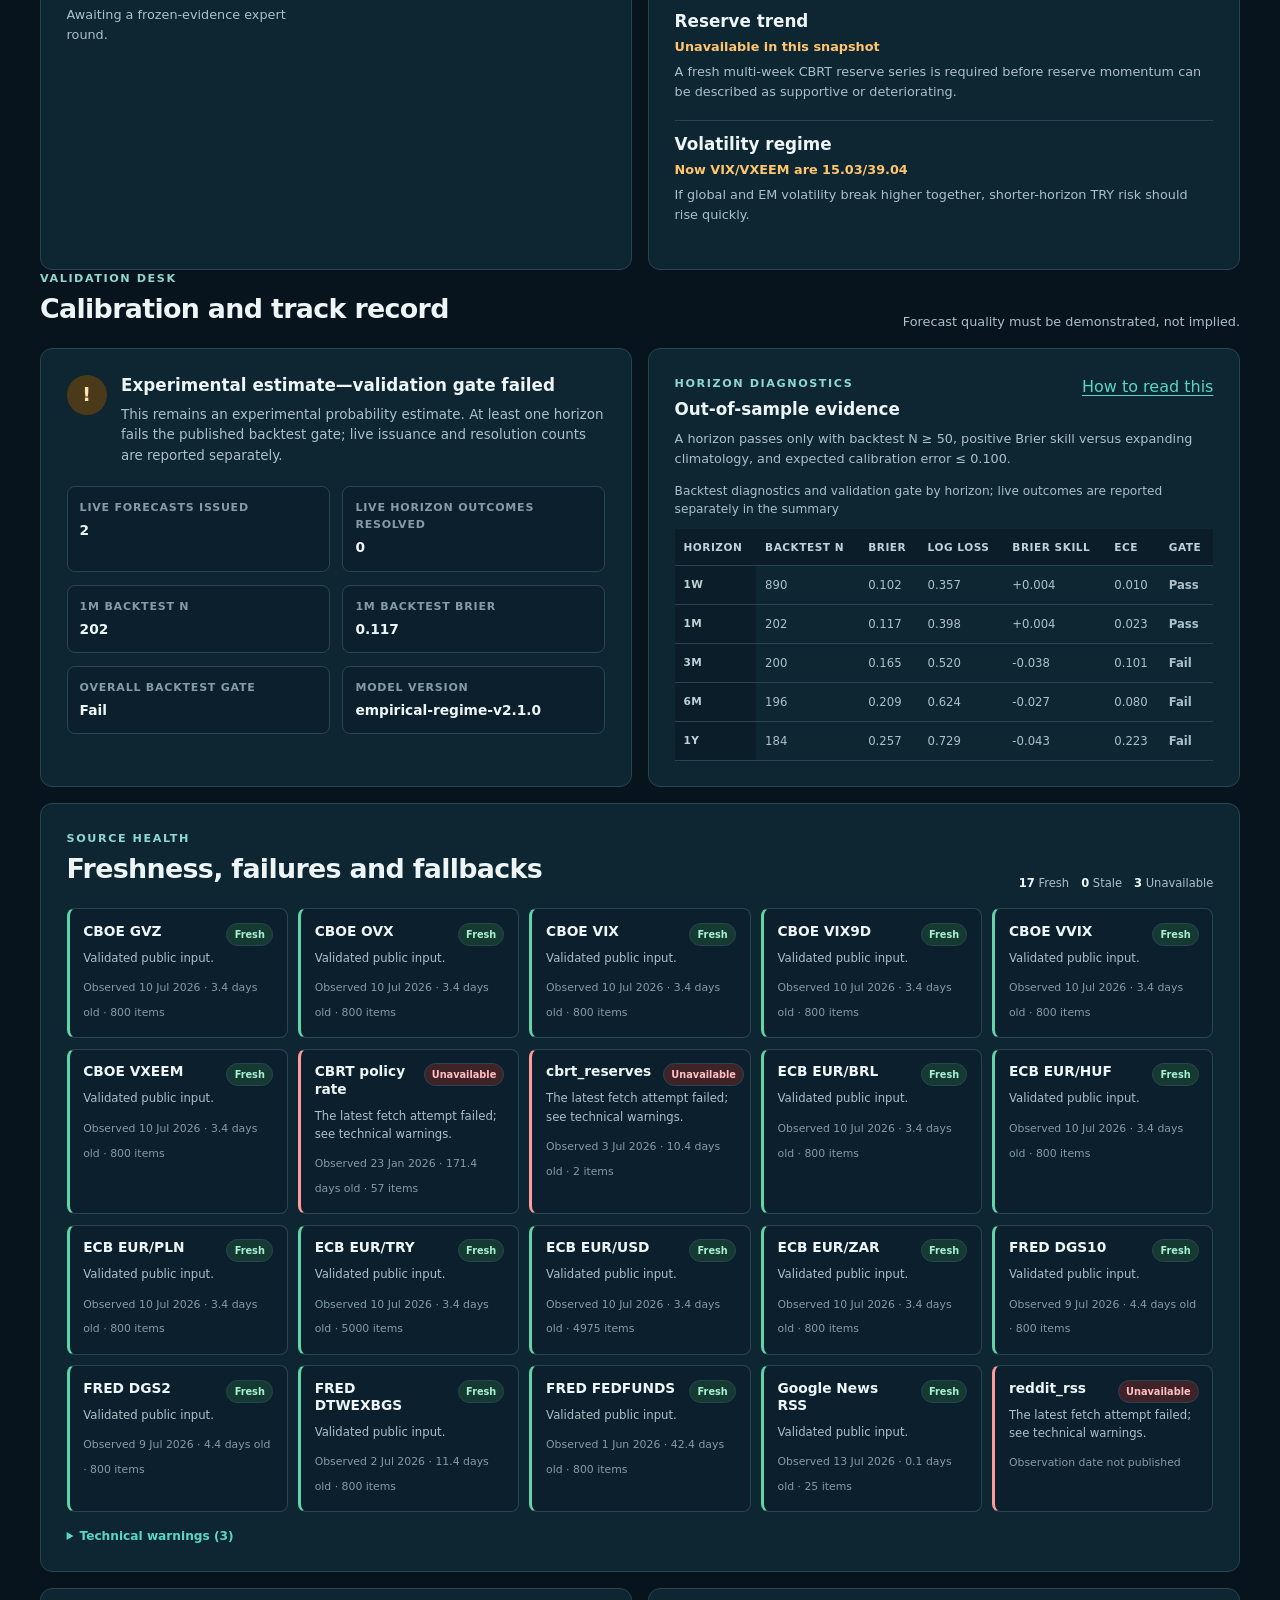
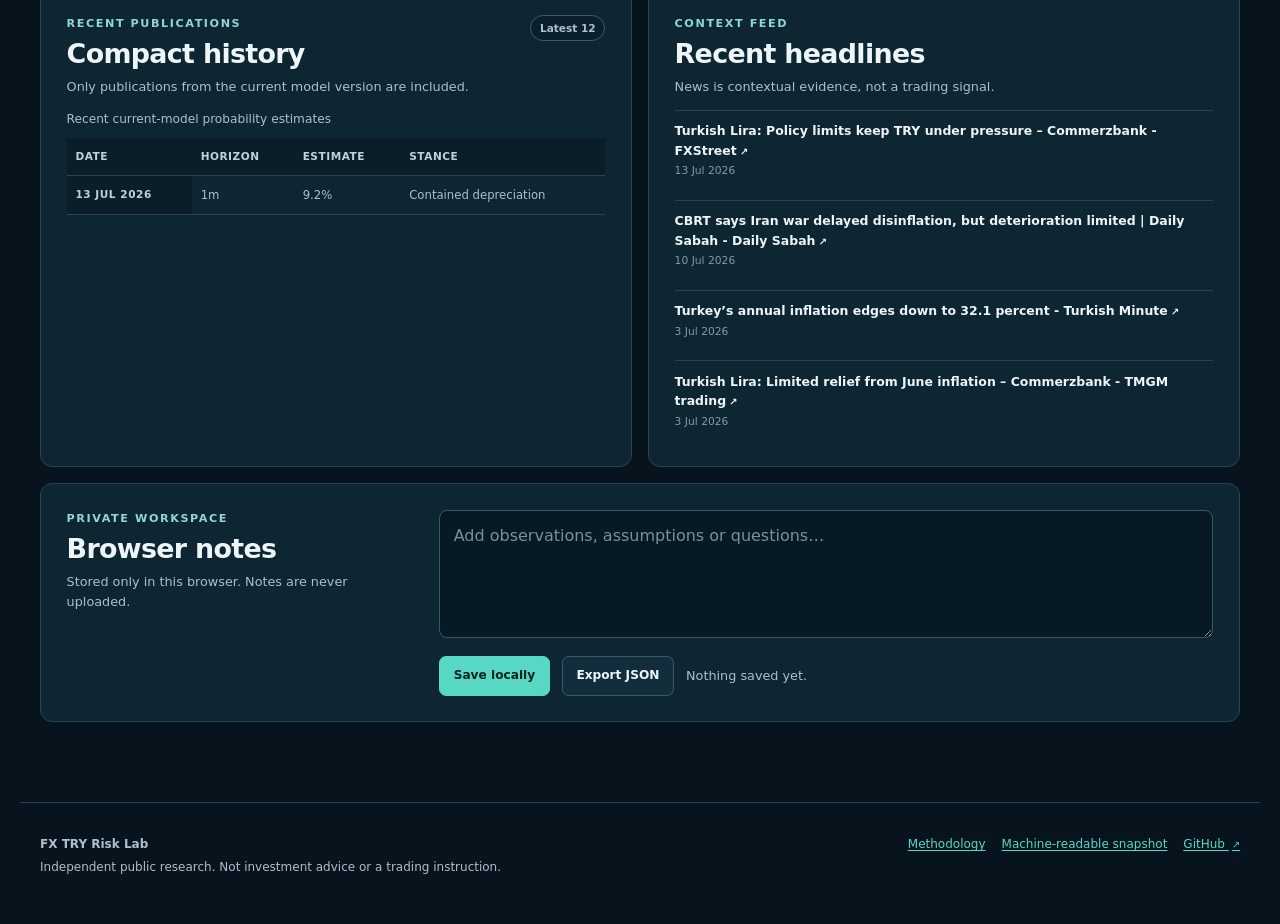
==== commit 1edac2af: "Rebuild FX risk lab around auditable forecasts Replace the heuristic score with a leakage-controlled" ====
--- a/docs/index.html
+++ b/docs/index.html
@@ -1,231 +1,199 @@
-<!DOCTYPE html>
+<!doctype html>
 <html lang="en">
   <head>
     <meta charset="utf-8" />
     <meta name="viewport" content="width=device-width, initial-scale=1" />
-    <title>FX TRY Risk Lab</title>
-    <meta name="theme-color" content="#1d5c4b" />
+    <title>FX TRY Risk Lab — USD/TRY Research Monitor</title>
+    <meta name="theme-color" content="#0b1f2a" />
     <meta name="referrer" content="strict-origin-when-cross-origin" />
     <meta
       http-equiv="Content-Security-Policy"
-      content="default-src 'self'; script-src 'self' https://gc.zgo.at; style-src 'self' 'unsafe-inline'; img-src 'self' data:; connect-src 'self' https://hulkiokantabak.goatcounter.com; object-src 'none'; base-uri 'self'; form-action 'none'; frame-ancestors 'none'; upgrade-insecure-requests"
+      content="default-src 'self'; script-src 'self' https://gc.zgo.at; style-src 'self'; img-src 'self' data:; connect-src 'self' https://hulkiokantabak.goatcounter.com; object-src 'none'; base-uri 'self'; form-action 'none'; frame-ancestors 'none'; upgrade-insecure-requests"
     />
     <meta
       name="description"
-      content="A lean browser-based monitor for Turkish lira depreciation risk."
+      content="A transparent, horizon-specific research monitor for Turkish lira depreciation risk, data health, evidence and forecast validation."
     />
     <link rel="stylesheet" href="./style.css" />
   </head>
   <body>
-    <main class="shell">
-      <section class="hero">
+    <a class="skip-link" href="#main-content">Skip to analysis</a>
+
+    <header class="site-header">
+      <div class="nav-shell">
+        <a class="brand" href="./index.html" aria-label="FX TRY Risk Lab home">
+          <span class="brand-mark" aria-hidden="true">FX</span>
+          <span><strong>TRY Risk Lab</strong><small>Public research monitor</small></span>
+        </a>
+        <nav aria-label="Primary navigation">
+          <a href="#overview">Overview</a>
+          <a href="#drivers">Drivers</a>
+          <a href="#evidence">Evidence</a>
+          <a href="#validation">Validation</a>
+          <a href="#sources">Sources</a>
+          <a href="./methodology.html">Method</a>
+        </nav>
+      </div>
+    </header>
+
+    <main class="shell" id="main-content">
+      <div class="data-alert" id="data-alert" role="status" aria-live="polite">
+        <span class="status-dot" aria-hidden="true"></span>
+        <div>
+          <strong id="data-alert-title">Checking source health…</strong>
+          <span id="data-alert-detail">Loading the latest evidence pack.</span>
+        </div>
+        <a href="#sources">Inspect sources</a>
+      </div>
+
+      <section class="hero" id="overview" aria-labelledby="page-title">
         <div class="hero-copy">
-          <p class="eyebrow">TRY Depreciation Risk Monitor</p>
-          <h1>FX TRY Risk Lab</h1>
-          <p class="eyebrow">House Call</p>
-          <h2 id="house-call-title">Loading...</h2>
+          <p class="eyebrow">USD/TRY · Horizon-specific event monitor</p>
+          <h1 id="page-title">Turkish lira risk, with the evidence attached.</h1>
+          <div class="stance-line">
+            <span class="signal-chip" id="house-call-title">Loading…</span>
+            <span id="generated-at">Waiting for snapshot</span>
+          </div>
           <p class="deck" id="house-call-text" aria-live="polite">
-            Loading the latest browser snapshot...
+            Loading the latest published assessment…
           </p>
 
-          <div class="pill-row">
-            <article class="pill">
-              <span class="eyebrow">Primary horizon</span>
-              <strong id="briefing-horizon">--</strong>
-            </article>
-            <article class="pill">
-              <span class="eyebrow">Confidence</span>
-              <strong id="briefing-confidence">--</strong>
-            </article>
-            <article class="pill">
-              <span class="eyebrow">Caveat load</span>
-              <strong id="briefing-caveat">--</strong>
-            </article>
-          </div>
-
-          <div class="hero-actions">
-            <a
-              class="button ghost"
-              href="./data/latest.json"
-              target="_blank"
-              rel="noopener noreferrer"
-            >
-              Open raw snapshot
-            </a>
-            <a class="button ghost" href="./methodology.html">Read methodology</a>
-            <a
-              class="button ghost"
-              href="https://github.com/hulkiokantabak/fx-try-risk-lab/blob/main/CHANGELOG.md"
-              target="_blank"
-              rel="noopener noreferrer"
-            >
-              View changelog
-            </a>
-          </div>
+          <dl class="event-definition" aria-label="Forecast event definition">
+            <div><dt>Baseline spot</dt><dd id="baseline-spot">—</dd></div>
+            <div><dt>Observed</dt><dd id="baseline-date">—</dd></div>
+            <div><dt>Target rule</dt><dd id="target-rule">—</dd></div>
+            <div><dt>Event threshold</dt><dd id="target-spot">—</dd></div>
+          </dl>
+          <p class="event-copy" id="event-definition">Event definition loading…</p>
         </div>
 
-        <aside class="hero-score">
-          <span class="eyebrow">Primary Probability</span>
-          <strong id="primary-score">--</strong>
-          <p id="primary-meta">Loading...</p>
+        <aside class="hero-score" aria-labelledby="score-label">
+          <div class="score-head">
+            <span class="eyebrow" id="score-label">Primary assessment</span>
+            <span class="model-tag" id="model-tag">Model —</span>
+          </div>
+          <div class="score-value" id="primary-score">—</div>
+          <p class="score-meta" id="primary-meta">Loading horizon assessment…</p>
+          <p class="uncertainty" id="uncertainty-label" hidden></p>
+          <div class="horizon-control" role="group" aria-label="Select forecast horizon" id="horizon-selector"></div>
+          <p class="sr-only" id="horizon-status" role="status" aria-live="polite" aria-atomic="true"></p>
+          <div class="coverage-row">
+            <span>Evidence coverage <strong id="briefing-coverage">—</strong></span>
+            <span>Data <strong id="briefing-caveat">—</strong></span>
+          </div>
         </aside>
       </section>
 
-      <section class="card" aria-labelledby="why-title">
-        <div class="section-head">
-          <div>
-            <p class="eyebrow">Why This Read</p>
-            <h2 id="why-title">The three things driving today's call</h2>
-          </div>
-          <p class="stamp" id="generated-at">Waiting for data...</p>
-        </div>
-        <div class="briefing-grid" id="why-read-grid"></div>
+      <section class="workstation-grid snapshot-strip" aria-label="Current market snapshot">
+        <article class="compact-metric"><span>USD/TRY spot</span><strong id="quick-spot">—</strong><small id="quick-spot-date">—</small></article>
+        <article class="compact-metric"><span>20-session move</span><strong id="quick-spot-change">—</strong><small id="quick-spot-change-date">—</small></article>
+        <article class="compact-metric"><span>TRY vs peers</span><strong id="quick-peer-gap">—</strong><small id="quick-peer-date">—</small></article>
+        <article class="compact-metric"><span>CBRT policy rate</span><strong id="quick-policy">—</strong><small id="quick-policy-date">—</small></article>
       </section>
 
-      <section class="card" aria-labelledby="trigger-title">
+      <section class="panel" aria-labelledby="term-title">
         <div class="section-head">
-          <div>
-            <p class="eyebrow">What Would Change It</p>
-            <h2 id="trigger-title">Three triggers that would move the read</h2>
-          </div>
+          <div><p class="eyebrow">Term structure</p><h2 id="term-title">Assessment across horizons</h2></div>
+          <p class="section-note" id="term-note">The line is a visual summary. Use the horizon buttons above to change the main assessment.</p>
         </div>
-        <div class="briefing-grid" id="trigger-grid"></div>
+        <div class="chart-shell term-shell">
+          <svg id="term-chart" viewBox="0 0 640 250" role="img" aria-labelledby="term-chart-title term-chart-desc">
+            <title id="term-chart-title">Probability estimate term structure</title>
+            <desc id="term-chart-desc">Loading chart data.</desc>
+          </svg>
+        </div>
+        <details class="data-disclosure">
+          <summary>View term-structure data table</summary>
+          <div class="table-wrap"><table class="data-table"><caption>Published horizon estimates, exact target observations and event thresholds</caption><thead><tr><th scope="col">Horizon</th><th scope="col">Target rule</th><th scope="col" id="term-value-heading">Estimate</th><th scope="col">Inclusive threshold</th><th scope="col">Interval</th></tr></thead><tbody id="term-table-body"></tbody></table></div>
+        </details>
       </section>
 
-      <section class="curve" id="full-brief" aria-labelledby="curve-title">
-        <div class="section-head">
-          <div>
-            <p class="eyebrow">Full Brief</p>
-            <h2 id="curve-title">Probability curve across the full horizon set</h2>
-          </div>
+      <section class="driver-layout" id="drivers" aria-labelledby="drivers-title">
+        <div class="section-head full-span">
+          <div><p class="eyebrow">Signed drivers</p><h2 id="drivers-title">What raises risk—and what cushions it</h2></div>
+          <p class="section-note">Direction is explicit; evidence quality and dates are shown when published.</p>
         </div>
-        <div class="curve-grid" id="curve-grid"></div>
+        <article class="panel driver-panel risk-up"><div class="driver-heading"><span aria-hidden="true">↑</span><div><p class="eyebrow">Risk raisers</p><h3>Pressure on TRY</h3></div></div><div id="risk-raisers"></div></article>
+        <article class="panel driver-panel risk-down"><div class="driver-heading"><span aria-hidden="true">↓</span><div><p class="eyebrow">Risk cushions</p><h3>Support for TRY</h3></div></div><div id="risk-cushions"></div></article>
       </section>
 
-      <section class="grid" aria-label="Charts">
-        <article class="card chart-card">
-          <p class="eyebrow">Market Trend</p>
-          <h3>USD/TRY vs peer basket</h3>
-          <p class="deck" id="market-chart-meta">Loading market trend...</p>
-          <div class="chart-shell">
-            <svg id="market-chart" viewBox="0 0 360 180" role="img" aria-label="USD/TRY and peer basket trend chart"></svg>
-          </div>
+      <section class="workstation-grid" id="evidence" aria-labelledby="evidence-title">
+        <div class="section-head full-span">
+          <div><p class="eyebrow">Evidence desk</p><h2 id="evidence-title">Markets, macro and published signals</h2></div>
+          <p class="section-note">Values show units and observation dates wherever the feed supplies them.</p>
+        </div>
+        <article class="panel chart-card">
+          <div class="panel-kicker"><div><p class="eyebrow">Market trend</p><h3>USD/TRY vs peer basket</h3></div><span class="freshness" id="market-freshness">—</span></div>
+          <p class="chart-meta" id="market-chart-meta">Loading market trend…</p>
+          <div class="chart-shell"><svg id="market-chart" viewBox="0 0 640 280" role="img" aria-labelledby="market-chart-title market-chart-desc"><title id="market-chart-title">USD/TRY and peer basket trend</title><desc id="market-chart-desc">Loading chart data.</desc></svg></div>
           <div class="chart-legend" id="market-chart-legend"></div>
+          <details class="data-disclosure"><summary>View accessible chart data</summary><div id="market-chart-table"></div></details>
         </article>
-        <article class="card chart-card">
-          <p class="eyebrow">Score History</p>
-          <h3>Primary score over time</h3>
-          <p class="deck" id="score-chart-meta">Loading score history...</p>
-          <div class="chart-shell">
-            <svg id="score-chart" viewBox="0 0 360 180" role="img" aria-label="Primary risk score history chart"></svg>
-          </div>
+        <article class="panel chart-card">
+          <div class="panel-kicker"><div><p class="eyebrow">Publication history</p><h3>Current-model estimate over time</h3></div><span class="freshness" id="score-freshness">Same model only</span></div>
+          <p class="chart-meta" id="score-chart-meta">Loading assessment history…</p>
+          <div class="chart-shell"><svg id="score-chart" viewBox="0 0 640 280" role="img" aria-labelledby="score-chart-title score-chart-desc"><title id="score-chart-title">Current-model probability estimate history</title><desc id="score-chart-desc">Loading chart data.</desc></svg></div>
           <div class="chart-legend" id="score-chart-legend"></div>
+          <details class="data-disclosure"><summary>View accessible chart data</summary><div id="score-chart-table"></div></details>
+        </article>
+
+        <article class="panel evidence-panel"><div class="panel-kicker"><div><p class="eyebrow">Market lens</p><h3 id="market-regime">Loading…</h3></div><span class="freshness" id="market-lens-date">—</span></div><div class="metric-grid" id="market-metrics"></div></article>
+        <article class="panel evidence-panel"><div class="panel-kicker"><div><p class="eyebrow">Macro lens</p><h3 id="macro-regime">Loading…</h3></div><span class="freshness" id="macro-lens-date">—</span></div><div class="metric-grid" id="macro-metrics"></div></article>
+      </section>
+
+      <section class="workstation-grid" aria-label="Expert assessment">
+        <article class="panel expert-panel">
+          <div class="section-head"><div><p class="eyebrow">Expert overlay</p><h2>House view and disagreement</h2></div><span class="model-tag" id="expert-status">Awaiting data</span></div>
+          <p id="expert-summary" class="deck">The structured expert overlay has not loaded.</p>
+          <div id="expert-members" class="expert-grid"></div>
+          <div id="expert-dissent" class="dissent-box" hidden></div>
+        </article>
+        <article class="panel">
+          <p class="eyebrow">Decision triggers</p><h2>What would change the assessment</h2>
+          <div id="trigger-grid" class="trigger-list"></div>
         </article>
       </section>
 
-      <section class="grid">
-        <article class="card">
-          <p class="eyebrow">Market Lens</p>
-          <h3 id="market-regime">Loading...</h3>
-          <div class="metric-grid" id="market-metrics"></div>
+      <section class="workstation-grid" id="validation" aria-labelledby="validation-title">
+        <div class="section-head full-span"><div><p class="eyebrow">Validation desk</p><h2 id="validation-title">Calibration and track record</h2></div><p class="section-note">Forecast quality must be demonstrated, not implied.</p></div>
+        <article class="panel validation-card">
+          <div class="validation-state" id="calibration-state"><span aria-hidden="true">○</span><div><h3>Validation loading</h3><p>Checking the forecast ledger.</p></div></div>
+          <dl class="validation-metrics" id="calibration-summary"></dl>
         </article>
-        <article class="card">
-          <p class="eyebrow">Macro Lens</p>
-          <h3 id="macro-regime">Loading...</h3>
-          <div class="metric-grid" id="macro-metrics"></div>
+        <article class="panel">
+          <div class="panel-kicker"><div><p class="eyebrow">Horizon diagnostics</p><h3>Out-of-sample evidence</h3></div><a href="./methodology.html#validation">How to read this</a></div>
+          <p class="section-note">A horizon passes only with backtest N ≥ 50, positive Brier skill versus expanding climatology, and expected calibration error ≤ 0.100.</p>
+          <div class="table-wrap"><table class="data-table"><caption>Backtest diagnostics and validation gate by horizon; live outcomes are reported separately in the summary</caption><thead><tr><th scope="col">Horizon</th><th scope="col">Backtest N</th><th scope="col">Brier</th><th scope="col">Log loss</th><th scope="col">Brier skill</th><th scope="col">ECE</th><th scope="col">Gate</th></tr></thead><tbody id="calibration-body"></tbody></table></div>
         </article>
       </section>
 
-      <section class="grid">
-        <article class="card">
-          <p class="eyebrow">Supporting Reasons</p>
-          <h3>How the model is ranking the evidence</h3>
-          <div id="reasons"></div>
+      <section class="panel" id="sources" aria-labelledby="sources-title">
+        <div class="section-head"><div><p class="eyebrow">Source health</p><h2 id="sources-title">Freshness, failures and fallbacks</h2></div><div class="health-counts" id="health-counts" aria-label="Source status counts"></div></div>
+        <div class="source-grid" id="source-grid"></div>
+        <details class="warning-disclosure" id="warning-disclosure"><summary>Technical warnings <span id="warning-count"></span></summary><ul id="warning-list" class="plain-list"></ul></details>
+      </section>
+
+      <section class="workstation-grid">
+        <article class="panel">
+          <div class="panel-kicker"><div><p class="eyebrow">Recent publications</p><h2>Compact history</h2></div><span class="freshness">Latest 12</span></div>
+          <p class="section-note">Only publications from the current model version are included.</p>
+          <div class="table-wrap"><table class="data-table"><caption>Recent current-model probability estimates</caption><thead><tr><th scope="col">Date</th><th scope="col">Horizon</th><th scope="col">Estimate</th><th scope="col">Stance</th></tr></thead><tbody id="history-body"></tbody></table></div>
         </article>
-        <article class="card">
-          <p class="eyebrow">Extended Watchlist</p>
-          <h3>Additional items worth following</h3>
-          <ul id="watchlist" class="list"></ul>
+        <article class="panel">
+          <p class="eyebrow">Context feed</p><h2>Recent headlines</h2><p class="section-note">News is contextual evidence, not a trading signal.</p>
+          <ul id="headline-list" class="headline-list"></ul>
         </article>
       </section>
 
-      <section class="card">
-        <p class="eyebrow">History</p>
-        <h3>Previous published estimates</h3>
-        <div class="history-wrap">
-          <table class="history-table">
-            <thead>
-              <tr>
-                <th>Date</th>
-                <th>Primary horizon</th>
-                <th>Primary score</th>
-                <th>Market regime</th>
-                <th>Macro regime</th>
-              </tr>
-            </thead>
-            <tbody id="history-body"></tbody>
-          </table>
-        </div>
-      </section>
-
-      <section class="grid">
-        <article class="card">
-          <p class="eyebrow">Recent Headlines</p>
-          <h3>Context, not commands</h3>
-          <ul id="headline-list" class="list"></ul>
-        </article>
-        <article class="card">
-          <p class="eyebrow">My Notes</p>
-          <h3>Saved only in this browser</h3>
-          <label class="note-label" for="local-note">
-            Add your own observations or trade-desk notes.
-          </label>
-          <textarea id="local-note" rows="8" placeholder="Write here..."></textarea>
-          <div class="hero-actions">
-            <button class="button primary" type="button" data-save-note>Save note</button>
-            <button class="button ghost" type="button" data-export-note>Export note</button>
-            <span class="stamp" id="note-status">Nothing saved yet.</span>
-          </div>
-        </article>
-      </section>
-
-      <section class="card method">
-        <p class="eyebrow">Method</p>
-        <h3>What this lean browser edition does</h3>
-        <p>
-          This site is a static GitHub Pages app. It publishes a prebuilt daily snapshot using
-          public ECB, FRED, Cboe, CBRT, and RSS data, then scores TRY depreciation risk from five
-          lenses: price action, volatility, global macro, Turkey policy/reserves, and headline
-          intensity.
-        </p>
-        <p>
-          The goal is to lead with one clear read first, then show the evidence below it. It is
-          not a trading instruction engine and it does not promise perfect forecasts.
-        </p>
-        <div class="hero-actions">
-          <a class="button ghost" href="./methodology.html">Methodology page</a>
-          <a
-            class="button ghost"
-            href="https://github.com/hulkiokantabak/fx-try-risk-lab/blob/main/CHANGELOG.md"
-            target="_blank"
-            rel="noopener noreferrer"
-          >
-            Project changelog
-          </a>
-        </div>
-      </section>
-
-      <section class="card caveats" id="caveats" hidden>
-        <p class="eyebrow">Data Caveats</p>
-        <h3>Some public feeds were incomplete in this snapshot</h3>
-        <p class="deck" id="caveat-message">
-          The model still publishes a usable estimate, but these source issues can make the read
-          more neutral than usual.
-        </p>
-        <ul id="warning-list" class="list"></ul>
+      <section class="panel research-notes">
+        <div><p class="eyebrow">Private workspace</p><h2>Browser notes</h2><p class="section-note">Stored only in this browser. Notes are never uploaded.</p></div>
+        <div><label class="sr-only" for="local-note">Your research notes</label><textarea id="local-note" rows="4" placeholder="Add observations, assumptions or questions…"></textarea><div class="note-actions"><button class="button primary" type="button" data-save-note>Save locally</button><button class="button secondary" type="button" data-export-note>Export JSON</button><span id="note-status" class="section-note" role="status" aria-live="polite">Nothing saved yet.</span></div></div>
       </section>
     </main>
+
+    <footer class="site-footer"><div><strong>FX TRY Risk Lab</strong><p>Independent public research. Not investment advice or a trading instruction.</p></div><div><a href="./methodology.html">Methodology</a><a href="./data/latest.json">Machine-readable snapshot</a><a href="https://github.com/hulkiokantabak/fx-try-risk-lab" target="_blank" rel="noopener noreferrer">GitHub <span class="external" aria-label="opens in a new tab">↗</span></a></div></footer>
+
     <script src="./app.js" defer></script>
-    <script data-goatcounter="https://hulkiokantabak.goatcounter.com/count" async src="//gc.zgo.at/count.js"></script>
+    <script data-goatcounter="https://hulkiokantabak.goatcounter.com/count" async src="https://gc.zgo.at/count.js"></script>
   </body>
 </html>
--- a/docs/style.css
+++ b/docs/style.css
@@ -1,252 +1,569 @@
 :root {
-  --bg: #f3ecdf;
-  --paper: rgba(255, 250, 240, 0.94);
-  --paper-strong: rgba(255, 253, 247, 0.98);
-  --ink: #1e2522;
-  --muted: #61706a;
-  --line: rgba(30, 37, 34, 0.12);
-  --accent: #1d5c4b;
-  --signal: #b76a2b;
-  --shadow: 0 20px 45px rgba(29, 44, 38, 0.12);
+  color-scheme: dark;
+  --bg: #07141d;
+  --bg-raised: #0a1b26;
+  --panel: #0e2532;
+  --panel-strong: #122e3d;
+  --panel-soft: #0b202c;
+  --ink: #edf5f7;
+  --muted: #acc0c9;
+  --faint: #839ca8;
+  --line: #294451;
+  --line-strong: #3a5967;
+  --accent: #58d7c4;
+  --accent-dark: #103f3d;
+  --positive: #62d4a8;
+  --negative: #ff9b9b;
+  --warning: #ffc66d;
+  --blue: #78bcec;
+  --focus: #ffe08a;
+  --shadow: 0 18px 50px rgb(0 0 0 / 22%);
+  --radius: 12px;
+  --max: 1240px;
 }
 
 * {
   box-sizing: border-box;
 }
 
+html {
+  scroll-behavior: smooth;
+  scroll-padding-top: 5rem;
+}
+
 body {
   margin: 0;
+  min-width: 320px;
   color: var(--ink);
+  background:
+    radial-gradient(circle at 85% -10%, rgb(47 119 129 / 16%), transparent 35rem),
+    var(--bg);
+  font-family: Inter, ui-sans-serif, system-ui, -apple-system, BlinkMacSystemFont, "Segoe UI", sans-serif;
+  font-size: 1rem;
   line-height: 1.55;
-  font-family: Georgia, "Times New Roman", serif;
-  background:
-    radial-gradient(circle at top left, rgba(183, 106, 43, 0.14), transparent 32%),
-    radial-gradient(circle at bottom right, rgba(29, 92, 75, 0.18), transparent 26%),
-    linear-gradient(135deg, #eee4d3 0%, var(--bg) 55%, #efe8dc 100%);
+  font-variant-numeric: tabular-nums lining-nums;
+  -webkit-font-smoothing: antialiased;
 }
 
 a {
-  color: inherit;
-}
-
-.shell {
-  max-width: 1160px;
-  margin: 0 auto;
-  padding: 2rem 1.25rem 4rem;
-}
-
-.hero,
-.card,
-.curve {
-  border: 1px solid var(--line);
-  border-radius: 28px;
-  background: var(--paper);
-  box-shadow: var(--shadow);
-}
-
-.hero {
-  display: grid;
-  grid-template-columns: 1.6fr 320px;
-  gap: 1.5rem;
-  padding: 1.75rem;
-}
-
-.hero > *,
-.grid > *,
-.curve,
-.card,
-.metric,
-.curve-card,
-.brief-card,
-.pill {
-  min-width: 0;
-}
-
-.eyebrow {
-  margin: 0 0 0.35rem;
-  font-size: 0.75rem;
-  letter-spacing: 0.18em;
-  text-transform: uppercase;
-  color: var(--signal);
+  color: var(--accent);
+  text-underline-offset: 0.2em;
+}
+
+a:hover {
+  color: #8fe8dc;
+}
+
+button,
+textarea {
+  font: inherit;
+}
+
+button,
+a,
+summary,
+textarea {
+  -webkit-tap-highlight-color: transparent;
+}
+
+:focus-visible {
+  outline: 3px solid var(--focus);
+  outline-offset: 3px;
 }
 
 h1,
 h2,
 h3,
+h4,
 p {
   margin-top: 0;
 }
 
 h1 {
+  max-width: 18ch;
+  margin-bottom: 1rem;
+  font-size: clamp(2.15rem, 4.5vw, 4.65rem);
+  line-height: 0.98;
+  letter-spacing: -0.055em;
+  text-wrap: balance;
+}
+
+h2 {
+  margin-bottom: 0.5rem;
+  font-size: clamp(1.35rem, 2.1vw, 2rem);
+  line-height: 1.12;
+  letter-spacing: -0.025em;
+}
+
+h3 {
   margin-bottom: 0.55rem;
-  font-size: clamp(2rem, 4vw, 3.5rem);
-  line-height: 0.98;
-  letter-spacing: -0.04em;
-}
-
-h2 {
-  margin-bottom: 0.6rem;
-  font-size: clamp(1.5rem, 2.2vw, 2.2rem);
-  line-height: 1.05;
-}
-
-h3 {
-  font-size: 1.2rem;
-  line-height: 1.2;
-}
-
-.deck,
-.stamp,
-.reason-detail,
-.metric p,
-.note-label,
-textarea,
-.brief-detail {
-  color: var(--muted);
-}
-
-.deck,
-.reason-detail,
-.metric p,
-#primary-meta,
-.list li,
-.history-table td,
-.brief-detail,
-.brief-now {
+  font-size: 1.05rem;
+  line-height: 1.25;
+}
+
+h4 {
+  margin-bottom: 0;
+  font-size: 0.96rem;
+}
+
+.skip-link {
+  position: fixed;
+  z-index: 100;
+  top: 0.75rem;
+  left: 0.75rem;
+  padding: 0.75rem 1rem;
+  border-radius: 6px;
+  color: #07141d;
+  background: var(--focus);
+  font-weight: 800;
+  transform: translateY(-150%);
+}
+
+.skip-link:focus {
+  transform: translateY(0);
+}
+
+.site-header {
+  position: sticky;
+  z-index: 20;
+  top: 0;
+  border-bottom: 1px solid rgb(58 89 103 / 70%);
+  background: rgb(7 20 29 / 92%);
+  backdrop-filter: blur(16px);
+}
+
+.nav-shell {
+  display: flex;
+  max-width: var(--max);
+  min-height: 4.25rem;
+  margin: 0 auto;
+  padding: 0 1.25rem;
+  align-items: center;
+  justify-content: space-between;
+  gap: 2rem;
+}
+
+.brand {
+  display: inline-flex;
+  color: var(--ink);
+  align-items: center;
+  gap: 0.7rem;
+  text-decoration: none;
+  white-space: nowrap;
+}
+
+.brand:hover {
+  color: var(--ink);
+}
+
+.brand-mark {
+  display: grid;
+  width: 2.2rem;
+  height: 2.2rem;
+  border: 1px solid #5b8c94;
+  border-radius: 7px;
+  color: var(--accent);
+  background: var(--accent-dark);
+  place-items: center;
+  font-size: 0.72rem;
+  font-weight: 900;
+  letter-spacing: 0.12em;
+}
+
+.brand strong,
+.brand small {
+  display: block;
+}
+
+.brand strong {
+  font-size: 0.92rem;
+  letter-spacing: 0.02em;
+}
+
+.brand small {
+  color: var(--muted);
+  font-size: 0.68rem;
+}
+
+nav {
+  display: flex;
+  align-items: center;
+  gap: 1.35rem;
+}
+
+nav a {
+  color: var(--muted);
+  font-size: 0.79rem;
+  font-weight: 700;
+  text-decoration: none;
+}
+
+nav a:hover {
+  color: var(--ink);
+}
+
+.shell {
+  max-width: var(--max);
+  margin: 0 auto;
+  padding: 1.25rem 1.25rem 5rem;
+}
+
+.data-alert {
+  display: grid;
+  grid-template-columns: auto minmax(0, 1fr) auto;
+  margin-bottom: 0.8rem;
+  padding: 0.68rem 0.9rem;
+  border: 1px solid #82632f;
+  border-radius: 9px;
+  color: #f7e5bd;
+  background: #302714;
+  align-items: center;
+  gap: 0.7rem;
+  font-size: 0.82rem;
+}
+
+.data-alert.healthy {
+  border-color: #2c6858;
+  color: #c6f4e3;
+  background: #12322d;
+}
+
+.data-alert.critical {
+  border-color: #87494d;
+  color: #ffd9d9;
+  background: #361e24;
+}
+
+.data-alert strong,
+.data-alert span {
+  display: inline;
+}
+
+.data-alert strong {
+  margin-right: 0.35rem;
+}
+
+.data-alert a {
+  font-weight: 750;
+  white-space: nowrap;
+}
+
+.status-dot {
+  width: 0.62rem;
+  height: 0.62rem;
+  border-radius: 50%;
+  background: var(--warning);
+  box-shadow: 0 0 0 4px rgb(255 198 109 / 12%);
+}
+
+.healthy .status-dot {
+  background: var(--positive);
+}
+
+.critical .status-dot {
+  background: var(--negative);
+}
+
+.hero {
+  display: grid;
+  grid-template-columns: minmax(0, 1.35fr) minmax(320px, 0.65fr);
+  overflow: hidden;
+  border: 1px solid var(--line-strong);
+  border-radius: var(--radius);
+  background: linear-gradient(135deg, #102b38, #0b202c 72%);
+  box-shadow: var(--shadow);
+}
+
+.hero-copy {
+  padding: clamp(1.35rem, 3.5vw, 3rem);
+}
+
+.eyebrow {
+  margin: 0 0 0.45rem;
+  color: #8fd8cf;
+  font-size: 0.7rem;
+  font-weight: 800;
+  letter-spacing: 0.14em;
+  text-transform: uppercase;
+}
+
+.deck {
+  max-width: 74ch;
+  color: var(--muted);
+  font-size: clamp(1rem, 1.4vw, 1.16rem);
+}
+
+.stance-line,
+.score-head,
+.panel-kicker,
+.driver-heading,
+.driver-row > div,
+.source-card > div,
+.note-actions {
+  display: flex;
+  align-items: center;
+  gap: 0.75rem;
+}
+
+.stance-line {
+  margin-bottom: 0.8rem;
+  color: var(--faint);
+  font-size: 0.78rem;
+  flex-wrap: wrap;
+}
+
+.signal-chip,
+.model-tag,
+.freshness,
+.source-status,
+.strength {
+  display: inline-flex;
+  width: max-content;
+  border-radius: 999px;
+  align-items: center;
+  white-space: nowrap;
+}
+
+.signal-chip {
+  padding: 0.28rem 0.65rem;
+  color: #d5f7f0;
+  background: #17443f;
+  font-weight: 750;
+}
+
+.event-definition {
+  display: grid;
+  grid-template-columns: repeat(4, minmax(0, 1fr));
+  margin: 1.6rem 0 0;
+  padding-top: 1rem;
+  border-top: 1px solid var(--line);
+  gap: 0.8rem;
+}
+
+.event-definition div {
+  min-width: 0;
+}
+
+.event-definition dt,
+.validation-metrics dt {
+  color: var(--faint);
+  font-size: 0.69rem;
+  font-weight: 750;
+  letter-spacing: 0.07em;
+  text-transform: uppercase;
+}
+
+.event-definition dd,
+.validation-metrics dd {
+  margin: 0.25rem 0 0;
+  color: var(--ink);
+  font-size: 0.86rem;
+  font-weight: 750;
   overflow-wrap: anywhere;
 }
 
-.hero-copy {
+.event-copy {
+  margin: 0.85rem 0 0;
+  color: var(--muted);
+  font-size: 0.79rem;
+}
+
+.hero-score {
   display: flex;
+  min-width: 0;
+  padding: clamp(1.3rem, 3vw, 2.3rem);
+  border-left: 1px solid var(--line-strong);
+  background: rgb(5 18 26 / 45%);
   flex-direction: column;
-}
-
-.pill-row {
+  justify-content: center;
+}
+
+.score-head,
+.panel-kicker {
+  justify-content: space-between;
+  align-items: flex-start;
+}
+
+.model-tag,
+.freshness {
+  padding: 0.25rem 0.55rem;
+  border: 1px solid var(--line-strong);
+  color: var(--muted);
+  background: var(--panel-soft);
+  font-size: 0.66rem;
+  font-weight: 750;
+}
+
+.score-value {
+  margin-top: 0.8rem;
+  color: var(--ink);
+  font-size: clamp(3.6rem, 7.5vw, 6.2rem);
+  font-weight: 800;
+  line-height: 0.88;
+  letter-spacing: -0.07em;
+}
+
+.score-meta,
+.uncertainty {
+  margin: 0.8rem 0 0;
+  color: var(--muted);
+  font-size: 0.86rem;
+}
+
+.uncertainty {
+  color: #c6dfdf;
+}
+
+.horizon-control {
   display: grid;
-  grid-template-columns: repeat(3, minmax(0, 1fr));
-  gap: 0.85rem;
+  grid-template-columns: repeat(5, minmax(0, 1fr));
+  margin-top: 1.25rem;
+  padding: 0.25rem;
+  border: 1px solid var(--line);
+  border-radius: 8px;
+  background: #071a24;
+  gap: 0.2rem;
+}
+
+.horizon-button {
+  min-height: 2.35rem;
+  padding: 0.3rem;
+  border: 0;
+  border-radius: 6px;
+  color: var(--muted);
+  background: transparent;
+  cursor: pointer;
+  font-size: 0.78rem;
+  font-weight: 800;
+}
+
+.horizon-button:hover {
+  color: var(--ink);
+  background: #122e3d;
+}
+
+.horizon-button.active {
+  color: #06231f;
+  background: var(--accent);
+}
+
+.coverage-row {
+  display: flex;
   margin-top: 1rem;
-}
-
-.pill {
+  padding-top: 0.9rem;
+  border-top: 1px solid var(--line);
+  color: var(--faint);
+  justify-content: space-between;
+  gap: 1rem;
+  font-size: 0.72rem;
+}
+
+.coverage-row strong {
+  color: var(--ink);
+}
+
+.gate-status {
+  font-weight: 800;
+}
+
+.gate-pass {
+  color: var(--positive);
+}
+
+.gate-fail {
+  color: var(--negative);
+}
+
+.panel,
+.compact-metric {
+  min-width: 0;
   border: 1px solid var(--line);
-  border-radius: 20px;
+  border-radius: var(--radius);
+  background: var(--panel);
+}
+
+.panel {
+  margin-top: 1rem;
+  padding: clamp(1.1rem, 2.4vw, 1.6rem);
+}
+
+.workstation-grid,
+.driver-layout {
+  display: grid;
+  grid-template-columns: repeat(2, minmax(0, 1fr));
+  gap: 0 1rem;
+}
+
+.full-span {
+  grid-column: 1 / -1;
+}
+
+.snapshot-strip {
+  grid-template-columns: repeat(4, minmax(0, 1fr));
+  gap: 0.65rem;
+}
+
+.compact-metric {
+  display: flex;
+  min-height: 7rem;
+  margin-top: 0.8rem;
   padding: 0.9rem 1rem;
-  background: rgba(255, 255, 255, 0.82);
-}
-
-.pill strong {
-  display: block;
-  margin-top: 0.25rem;
-  font-size: 1.15rem;
-}
-
-.hero-score {
-  align-self: stretch;
-  padding: 1rem 1.1rem;
-  border-radius: 22px;
-  background: linear-gradient(180deg, rgba(29, 92, 75, 0.14), rgba(29, 92, 75, 0.04));
-}
-
-.hero-score strong {
-  display: block;
-  margin-top: 0.35rem;
-  font-size: clamp(2.8rem, 5vw, 4.4rem);
-}
-
-.hero-actions {
-  display: flex;
-  flex-wrap: wrap;
-  gap: 0.8rem;
-  align-items: center;
-  margin-top: 1rem;
-}
-
-.button {
-  display: inline-flex;
-  align-items: center;
+  flex-direction: column;
   justify-content: center;
-  min-height: 2.9rem;
-  padding: 0.8rem 1rem;
-  border-radius: 999px;
-  border: 1px solid var(--line);
-  background: rgba(255, 255, 255, 0.8);
-  cursor: pointer;
-  font: inherit;
-  text-decoration: none;
-}
-
-.button.primary {
-  background: var(--accent);
-  color: #fff;
-  border-color: rgba(29, 92, 75, 0.35);
-}
-
-.button.ghost {
-  background: transparent;
-}
-
-.button:focus-visible,
-textarea:focus-visible,
-a:focus-visible {
-  outline: 2px solid rgba(29, 92, 75, 0.55);
-  outline-offset: 3px;
-}
-
-.curve,
-.card {
-  margin-top: 1.25rem;
-  padding: 1.35rem;
+}
+
+.compact-metric span,
+.metric > span {
+  color: var(--muted);
+  font-size: 0.72rem;
+}
+
+.compact-metric strong {
+  margin: 0.25rem 0;
+  font-size: 1.55rem;
+  line-height: 1.1;
+}
+
+.compact-metric small,
+.metric small,
+.driver-row small,
+.source-card small {
+  color: var(--faint);
+  font-size: 0.68rem;
 }
 
 .section-head {
   display: flex;
+  margin-top: 2.4rem;
+  align-items: flex-end;
   justify-content: space-between;
-  gap: 1rem;
-  align-items: flex-start;
-}
-
-.curve-grid,
-.metric-grid,
-.briefing-grid {
-  display: grid;
-  gap: 0.85rem;
-  margin-top: 1rem;
-}
-
-.curve-grid,
-.metric-grid {
-  grid-template-columns: repeat(auto-fit, minmax(135px, 1fr));
-}
-
-.briefing-grid {
-  grid-template-columns: repeat(3, minmax(0, 1fr));
-}
-
-.curve-card,
-.metric,
-.brief-card {
+  gap: 1.25rem;
+}
+
+.panel > .section-head,
+.full-span.section-head {
+  margin-top: 0;
+}
+
+.section-note,
+.chart-meta,
+.empty-state {
+  margin-bottom: 0;
+  color: var(--muted);
+  font-size: 0.8rem;
+}
+
+.section-head .section-note {
+  max-width: 48ch;
+  text-align: right;
+}
+
+.chart-shell {
+  overflow: hidden;
+  margin-top: 0.85rem;
   border: 1px solid var(--line);
-  border-radius: 22px;
-  padding: 1rem;
-  background: rgba(255, 255, 255, 0.82);
-}
-
-.brief-card {
-  background: var(--paper-strong);
-}
-
-.chart-card {
-  display: flex;
-  flex-direction: column;
-}
-
-.chart-shell {
-  margin-top: 0.85rem;
-  padding: 0.6rem;
-  border: 1px solid var(--line);
-  border-radius: 22px;
-  background: rgba(255, 255, 255, 0.86);
+  border-radius: 8px;
+  background: #081b25;
 }
 
 .chart-shell svg {
@@ -255,248 +572,810 @@
   height: auto;
 }
 
-.chart-guide {
-  stroke: rgba(30, 37, 34, 0.14);
+.term-shell {
+  min-height: 220px;
+}
+
+.chart-grid {
+  stroke: #203c49;
   stroke-width: 1;
-  stroke-dasharray: 4 6;
+}
+
+.chart-zero {
+  stroke: #66828e;
+  stroke-width: 1.4;
+}
+
+.chart-axis {
+  stroke: #496571;
+  stroke-width: 1.2;
+}
+
+.axis-label,
+.axis-title,
+.chart-value {
+  fill: #a9bec7;
+  font-family: Inter, ui-sans-serif, system-ui, sans-serif;
+  font-size: 11px;
+}
+
+.axis-title {
+  fill: #8099a5;
+  font-size: 10px;
+}
+
+.chart-value {
+  fill: #e9f4f6;
+  font-weight: 750;
+}
+
+.chart-line,
+.term-line {
+  stroke-width: 3;
+  stroke-linecap: round;
+  stroke-linejoin: round;
+  vector-effect: non-scaling-stroke;
+}
+
+.term-line {
+  stroke: var(--accent);
+}
+
+.term-point {
+  fill: #081b25;
+  stroke: var(--accent);
+  stroke-width: 3;
+}
+
+.term-point.active {
+  fill: var(--accent);
+  stroke: #d9fff9;
+}
+
+.chart-marker {
+  stroke: #081b25;
+  stroke-width: 1;
+  opacity: 0.72;
 }
 
 .chart-legend {
   display: flex;
+  margin-top: 0.7rem;
   flex-wrap: wrap;
-  gap: 0.7rem;
-  margin-top: 0.85rem;
-}
-
-.chart-legend-item {
+  gap: 0.6rem 1rem;
+}
+
+.legend-item {
   display: inline-flex;
+  color: var(--muted);
   align-items: center;
-  gap: 0.45rem;
-  font-size: 0.95rem;
+  gap: 0.4rem;
+  font-size: 0.72rem;
 }
 
 .legend-swatch {
-  width: 0.8rem;
-  height: 0.8rem;
-  border-radius: 999px;
-  flex: 0 0 auto;
-}
-
-.brief-card h3 {
-  margin-bottom: 0.55rem;
-}
-
-.brief-now {
-  margin-bottom: 0.5rem;
-  color: var(--signal);
-  font-weight: 700;
-}
-
-.curve-card.primary {
-  background: linear-gradient(180deg, rgba(29, 92, 75, 0.14), rgba(255, 255, 255, 0.92));
-  border-color: rgba(29, 92, 75, 0.25);
-}
-
-.curve-card strong,
+  width: 0.65rem;
+  height: 0.65rem;
+  border-radius: 2px;
+}
+
+.palette-0 { background: #37b6a3; }
+.palette-1 { background: #e5a84b; }
+.palette-2 { background: #91a9b8; }
+.palette-3 { background: #d56b6b; }
+
+details {
+  margin-top: 0.9rem;
+}
+
+summary {
+  width: max-content;
+  max-width: 100%;
+  color: var(--accent);
+  cursor: pointer;
+  font-size: 0.76rem;
+  font-weight: 750;
+}
+
+.driver-panel {
+  padding: 0;
+  overflow: hidden;
+}
+
+.driver-panel.risk-up {
+  border-top: 3px solid var(--negative);
+}
+
+.driver-panel.risk-down {
+  border-top: 3px solid var(--positive);
+}
+
+.driver-heading {
+  padding: 1.15rem 1.25rem 0.8rem;
+}
+
+.driver-heading > span {
+  display: grid;
+  width: 2.2rem;
+  height: 2.2rem;
+  border-radius: 8px;
+  place-items: center;
+  font-size: 1.25rem;
+  font-weight: 900;
+}
+
+.risk-up .driver-heading > span {
+  color: #ffd1d1;
+  background: #4a252b;
+}
+
+.risk-down .driver-heading > span {
+  color: #c5f6e2;
+  background: #183f35;
+}
+
+.driver-row {
+  padding: 0.85rem 1.25rem 1rem;
+  border-top: 1px solid var(--line);
+}
+
+.driver-row > div,
+.source-card > div {
+  justify-content: space-between;
+  align-items: flex-start;
+}
+
+.driver-row p {
+  margin: 0.4rem 0;
+  color: var(--muted);
+  font-size: 0.82rem;
+}
+
+.strength {
+  padding: 0.2rem 0.5rem;
+  color: var(--ink);
+  background: #183341;
+  font-size: 0.65rem;
+  font-weight: 750;
+}
+
+.metric-grid {
+  display: grid;
+  grid-template-columns: repeat(2, minmax(0, 1fr));
+  margin-top: 1rem;
+  border-top: 1px solid var(--line);
+}
+
+.metric {
+  min-width: 0;
+  padding: 0.95rem 0.8rem 0.8rem 0;
+  border-bottom: 1px solid var(--line);
+}
+
+.metric:nth-child(even) {
+  padding-left: 0.8rem;
+  border-left: 1px solid var(--line);
+}
+
 .metric strong {
   display: block;
-  margin-top: 0.3rem;
-  font-size: 1.8rem;
-}
-
-.grid {
+  margin: 0.2rem 0;
+  font-size: 1.25rem;
+}
+
+.metric p {
+  margin-bottom: 0.25rem;
+  color: var(--muted);
+  font-size: 0.75rem;
+}
+
+.expert-panel {
+  grid-column: span 1;
+}
+
+.expert-grid {
   display: grid;
   grid-template-columns: repeat(2, minmax(0, 1fr));
-  gap: 1.25rem;
-}
-
-.reason {
-  padding: 0.9rem 0;
+  margin-top: 1rem;
+  gap: 0.65rem;
+}
+
+.expert-card {
+  padding: 0.85rem;
+  border: 1px solid var(--line);
+  border-radius: 8px;
+  background: var(--panel-soft);
+}
+
+.expert-card p {
+  margin: 0.45rem 0 0;
+  color: var(--muted);
+  font-size: 0.75rem;
+}
+
+.dissent-box {
+  margin-top: 0.8rem;
+  padding: 0.8rem;
+  border-left: 3px solid var(--warning);
+  color: #f2dfb8;
+  background: #2d2618;
+  font-size: 0.8rem;
+}
+
+.dissent-box p {
+  margin: 0.25rem 0 0;
+}
+
+.trigger-list {
+  margin-top: 0.5rem;
+}
+
+.trigger-row {
+  padding: 0.85rem 0;
   border-top: 1px solid var(--line);
 }
 
-.reason:first-child {
-  padding-top: 0;
-  border-top: 0;
-}
-
-.reason-title {
+.trigger-row h3,
+.trigger-row p {
+  margin-bottom: 0.3rem;
+}
+
+.trigger-row p {
+  color: var(--muted);
+  font-size: 0.8rem;
+}
+
+.trigger-row .trigger-now {
+  color: var(--warning);
+  font-weight: 750;
+}
+
+.validation-state {
   display: flex;
-  justify-content: space-between;
-  gap: 1rem;
-  align-items: baseline;
-  font-weight: 700;
-}
-
-.badge {
-  display: inline-flex;
-  align-items: center;
-  justify-content: center;
-  min-width: 3rem;
-  padding: 0.2rem 0.55rem;
-  border-radius: 999px;
-  background: rgba(183, 106, 43, 0.12);
-  color: var(--signal);
-  font-size: 0.85rem;
-}
-
-.list {
-  margin: 0;
+  align-items: flex-start;
+  gap: 0.9rem;
+}
+
+.state-icon {
+  display: grid;
+  width: 2.5rem;
+  height: 2.5rem;
+  border-radius: 50%;
+  place-items: center;
+  flex: 0 0 auto;
+  font-size: 1.2rem;
+  font-weight: 900;
+}
+
+.state-icon.good {
+  color: #c9f9e6;
+  background: #19473b;
+}
+
+.state-icon.caution {
+  color: #ffe3ae;
+  background: #4a3a19;
+}
+
+.validation-state p {
+  margin-bottom: 0;
+  color: var(--muted);
+  font-size: 0.84rem;
+}
+
+.validation-metrics {
+  display: grid;
+  grid-template-columns: repeat(2, minmax(0, 1fr));
+  margin: 1.2rem 0 0;
+  gap: 0.8rem;
+}
+
+.validation-metrics div {
+  padding: 0.75rem;
+  border: 1px solid var(--line);
+  border-radius: 8px;
+  background: var(--panel-soft);
+}
+
+.health-counts {
+  display: flex;
+  color: var(--muted);
+  gap: 0.75rem;
+  font-size: 0.72rem;
+}
+
+.health-counts strong {
+  color: var(--ink);
+}
+
+.source-grid {
+  display: grid;
+  grid-template-columns: repeat(auto-fit, minmax(200px, 1fr));
+  margin-top: 1rem;
+  gap: 0.65rem;
+}
+
+.source-card {
+  min-width: 0;
+  padding: 0.85rem;
+  border: 1px solid var(--line);
+  border-left: 3px solid var(--faint);
+  border-radius: 8px;
+  background: var(--panel-soft);
+}
+
+.source-card.fresh { border-left-color: var(--positive); }
+.source-card.stale { border-left-color: var(--warning); }
+.source-card.unavailable { border-left-color: var(--negative); }
+
+.source-card h3 {
+  font-size: 0.86rem;
+}
+
+.source-card p {
+  margin-bottom: 0.45rem;
+  color: var(--muted);
+  font-size: 0.73rem;
+}
+
+.source-status {
+  padding: 0.18rem 0.45rem;
+  border: 1px solid var(--line);
+  color: var(--muted);
+  font-size: 0.61rem;
+  font-weight: 800;
+}
+
+.source-status.fresh { color: #a7efd3; background: #153a32; }
+.source-status.stale { color: #ffe0a7; background: #3d311b; }
+.source-status.unavailable { color: #ffc0c0; background: #402329; }
+
+.plain-list,
+.headline-list {
+  margin: 0.8rem 0 0;
   padding-left: 1.1rem;
 }
 
-.list li + li {
-  margin-top: 0.75rem;
-}
-
-.disabled-link {
-  opacity: 0.72;
+.plain-list li,
+.headline-list li {
+  color: var(--muted);
+  font-size: 0.78rem;
+}
+
+.plain-list li + li,
+.headline-list li + li {
+  margin-top: 0.6rem;
+}
+
+.headline-list {
+  padding: 0;
+  list-style: none;
+}
+
+.headline-list li {
+  padding: 0.65rem 0;
+  border-top: 1px solid var(--line);
+}
+
+.headline-list a,
+.headline-list time {
+  display: block;
+}
+
+.headline-list a {
+  color: var(--ink);
+  font-weight: 650;
   text-decoration: none;
-  cursor: default;
-}
-
-.history-wrap {
-  overflow-x: auto;
-}
-
-.history-table {
-  width: 100%;
-  border-collapse: collapse;
-}
-
-.history-table th,
-.history-table td {
-  padding: 0.85rem 0.7rem;
-  text-align: left;
-  border-top: 1px solid var(--line);
-  vertical-align: top;
-}
-
-.history-table thead th {
-  border-top: 0;
-  color: var(--signal);
-  font-size: 0.75rem;
-  letter-spacing: 0.12em;
-  text-transform: uppercase;
-}
-
-textarea {
-  width: 100%;
-  margin-top: 0.7rem;
-  padding: 0.9rem 1rem;
-  border: 1px solid var(--line);
-  border-radius: 18px;
-  background: rgba(255, 255, 255, 0.9);
-  font: inherit;
-  resize: vertical;
-}
-
-.method p + p {
-  margin-top: 0.8rem;
-}
-
-.prose-shell {
-  max-width: 1080px;
-}
-
-.prose-card h2,
-.prose-card h3 {
-  margin-bottom: 0.6rem;
-}
-
-.prose-card p:last-child,
-.prose-card ul:last-child {
-  margin-bottom: 0;
+}
+
+.headline-list a:hover {
+  color: var(--accent);
+}
+
+.headline-list time {
+  margin-top: 0.2rem;
+  color: var(--faint);
+  font-size: 0.67rem;
+}
+
+.external {
+  margin-left: 0.2rem;
+  font-size: 0.8em;
 }
 
 .table-wrap {
   overflow-x: auto;
-  margin-top: 1rem;
-}
-
+  max-width: 100%;
+  margin-top: 0.8rem;
+}
+
+.data-table,
 .info-table {
   width: 100%;
   border-collapse: collapse;
 }
 
+.data-table caption,
+.info-table caption {
+  padding: 0 0 0.6rem;
+  color: var(--muted);
+  text-align: left;
+  font-size: 0.76rem;
+}
+
+.data-table th,
+.data-table td,
 .info-table th,
 .info-table td {
-  padding: 0.85rem 0.7rem;
+  padding: 0.62rem 0.55rem;
+  border-bottom: 1px solid var(--line);
   text-align: left;
+  vertical-align: top;
+  white-space: nowrap;
+  font-size: 0.73rem;
+}
+
+.data-table th,
+.info-table th {
+  color: #c0d2d8;
+  background: #0a1d28;
+  font-size: 0.66rem;
+  letter-spacing: 0.05em;
+  text-transform: uppercase;
+}
+
+.data-table td,
+.info-table td {
+  color: var(--muted);
+}
+
+.research-notes {
+  display: grid;
+  grid-template-columns: minmax(200px, 0.45fr) minmax(0, 1fr);
+  align-items: start;
+  gap: 1.5rem;
+}
+
+textarea {
+  width: 100%;
+  padding: 0.85rem;
+  border: 1px solid var(--line-strong);
+  border-radius: 8px;
+  color: var(--ink);
+  background: #071a24;
+  resize: vertical;
+}
+
+textarea::placeholder {
+  color: #78909b;
+}
+
+.note-actions {
+  margin-top: 0.65rem;
+  flex-wrap: wrap;
+}
+
+.button {
+  min-height: 2.45rem;
+  padding: 0.55rem 0.85rem;
+  border: 1px solid var(--line-strong);
+  border-radius: 7px;
+  cursor: pointer;
+  font-size: 0.76rem;
+  font-weight: 800;
+}
+
+.button.primary {
+  border-color: var(--accent);
+  color: #06231f;
+  background: var(--accent);
+}
+
+.button.secondary {
+  color: var(--ink);
+  background: var(--panel-strong);
+}
+
+.site-footer {
+  display: flex;
+  max-width: var(--max);
+  margin: 0 auto;
+  padding: 2rem 1.25rem 3rem;
   border-top: 1px solid var(--line);
-  vertical-align: top;
-}
-
-.info-table thead th {
-  border-top: 0;
-  color: var(--signal);
+  color: var(--muted);
+  align-items: flex-start;
+  justify-content: space-between;
+  gap: 2rem;
   font-size: 0.75rem;
-  letter-spacing: 0.12em;
-  text-transform: uppercase;
-}
-
-.caveats {
-  border-color: rgba(183, 106, 43, 0.28);
-  background:
-    linear-gradient(180deg, rgba(183, 106, 43, 0.08), rgba(255, 250, 240, 0.92));
+}
+
+.site-footer p {
+  margin: 0.25rem 0 0;
+}
+
+.site-footer > div:last-child {
+  display: flex;
+  flex-wrap: wrap;
+  gap: 1rem;
+}
+
+.prose-shell {
+  max-width: 1040px;
+}
+
+.prose-hero {
+  display: grid;
+  grid-template-columns: minmax(0, 1.4fr) minmax(240px, 0.6fr);
+  margin-top: 1rem;
+  border: 1px solid var(--line-strong);
+  border-radius: var(--radius);
+  background: linear-gradient(135deg, #102b38, #0b202c 72%);
+}
+
+.prose-hero > div,
+.method-status {
+  padding: clamp(1.4rem, 4vw, 3rem);
+}
+
+.method-status {
+  border-left: 1px solid var(--line);
+  background: rgb(5 18 26 / 35%);
+}
+
+.method-status strong {
+  display: block;
+  margin-bottom: 0.65rem;
+  color: var(--warning);
+  font-size: 1.5rem;
+}
+
+.method-status p {
+  margin-bottom: 0;
+  color: var(--muted);
+  font-size: 0.84rem;
+}
+
+.prose-card {
+  max-width: 100%;
+}
+
+.prose-card > p,
+.prose-card > ul,
+.prose-card > ol {
+  max-width: 78ch;
+  color: var(--muted);
+}
+
+.prose-card li + li {
+  margin-top: 0.45rem;
+}
+
+.callout {
+  margin: 1rem 0;
+  padding: 0.9rem 1rem;
+  border-left: 3px solid var(--warning);
+  color: #f3e2bd;
+  background: #2d2618;
+}
+
+.method-nav {
+  display: flex;
+  margin-top: 1rem;
+  flex-wrap: wrap;
+  gap: 0.6rem;
+}
+
+.method-nav a {
+  padding: 0.45rem 0.65rem;
+  border: 1px solid var(--line);
+  border-radius: 6px;
+  color: var(--muted);
+  text-decoration: none;
+  font-size: 0.72rem;
+  font-weight: 750;
+}
+
+.sr-only {
+  position: absolute !important;
+  overflow: hidden;
+  width: 1px;
+  height: 1px;
+  padding: 0;
+  border: 0;
+  margin: -1px;
+  clip: rect(0, 0, 0, 0);
+  white-space: nowrap;
+}
+
+[hidden] {
+  display: none !important;
 }
 
 @media (max-width: 900px) {
-  .hero,
-  .grid,
-  .briefing-grid,
-  .pill-row {
+  nav {
+    overflow-x: auto;
+    max-width: 62vw;
+    padding: 1rem 0;
+    scrollbar-width: none;
+  }
+
+  nav::-webkit-scrollbar {
+    display: none;
+  }
+
+  .hero {
     grid-template-columns: 1fr;
   }
 
+  .hero-score {
+    border-top: 1px solid var(--line-strong);
+    border-left: 0;
+  }
+
+  .event-definition {
+    grid-template-columns: repeat(2, minmax(0, 1fr));
+  }
+
+  .snapshot-strip {
+    grid-template-columns: repeat(2, minmax(0, 1fr));
+  }
+
+  .prose-hero {
+    grid-template-columns: 1fr;
+  }
+
+  .method-status {
+    border-top: 1px solid var(--line);
+    border-left: 0;
+  }
+}
+
+@media (max-width: 720px) {
+  html {
+    scroll-padding-top: 4.5rem;
+  }
+
+  .nav-shell {
+    min-height: 3.75rem;
+    padding: 0 0.85rem;
+  }
+
+  .brand small {
+    display: none;
+  }
+
+  nav {
+    max-width: 52vw;
+    gap: 1rem;
+  }
+
+  .shell {
+    padding: 0.8rem 0.75rem 3rem;
+  }
+
+  .data-alert {
+    grid-template-columns: auto minmax(0, 1fr);
+  }
+
+  .data-alert a {
+    display: none;
+  }
+
+  .data-alert strong,
+  .data-alert span {
+    display: block;
+  }
+
+  .hero-score {
+    min-height: calc(100svh - 9.5rem);
+    border-top: 0;
+    order: -1;
+  }
+
+  .hero-copy {
+    border-top: 1px solid var(--line-strong);
+  }
+
+  .score-value {
+    font-size: clamp(4.5rem, 21vw, 6.3rem);
+  }
+
+  .workstation-grid,
+  .driver-layout {
+    grid-template-columns: 1fr;
+  }
+
+  .full-span,
+  .expert-panel {
+    grid-column: 1;
+  }
+
+  .snapshot-strip {
+    display: flex;
+    overflow-x: auto;
+    margin-right: -0.75rem;
+    padding-right: 0.75rem;
+    scroll-snap-type: x mandatory;
+  }
+
+  .compact-metric {
+    min-width: 11.5rem;
+    scroll-snap-align: start;
+  }
+
   .section-head {
+    align-items: flex-start;
     flex-direction: column;
   }
-}
-
-@media (max-width: 640px) {
-  .shell {
-    padding: 1rem 0.85rem 3rem;
-  }
-
-  .hero,
-  .card,
-  .curve {
-    border-radius: 22px;
-  }
-
-  .hero {
-    padding: 1.1rem;
-  }
-
-  .hero-actions {
+
+  .section-head .section-note {
+    text-align: left;
+  }
+
+  .source-grid {
+    grid-template-columns: 1fr;
+  }
+
+  .research-notes {
+    grid-template-columns: 1fr;
+  }
+
+  .site-footer {
     flex-direction: column;
-    align-items: stretch;
-  }
-
-  .hero-actions .button {
-    width: 100%;
-  }
-
-  .hero-actions .stamp {
-    width: 100%;
-  }
-
-  .curve-grid,
-  .metric-grid {
+  }
+}
+
+@media (max-width: 440px) {
+  nav a:nth-child(2),
+  nav a:nth-child(3),
+  nav a:nth-child(5) {
+    display: none;
+  }
+
+  .event-definition,
+  .metric-grid,
+  .expert-grid,
+  .validation-metrics {
     grid-template-columns: 1fr;
   }
 
-  .chart-legend {
-    flex-direction: column;
-    align-items: flex-start;
-  }
-
-  .history-table th,
-  .history-table td,
-  .info-table th,
-  .info-table td {
-    padding: 0.75rem 0.5rem;
-    font-size: 0.92rem;
-  }
-}
+  .metric:nth-child(even) {
+    padding-left: 0;
+    border-left: 0;
+  }
+
+  .chart-shell {
+    overflow-x: auto;
+  }
+
+  .chart-shell svg {
+    min-width: 520px;
+  }
+
+  .term-shell svg {
+    min-width: 460px;
+  }
+
+  .health-counts {
+    flex-wrap: wrap;
+  }
+
+  .note-actions .button {
+    flex: 1 1 auto;
+  }
+}
+
+@media (prefers-reduced-motion: reduce) {
+  html {
+    scroll-behavior: auto;
+  }
+
+  *,
+  *::before,
+  *::after {
+    scroll-behavior: auto !important;
+    transition-duration: 0.01ms !important;
+    animation-duration: 0.01ms !important;
+    animation-iteration-count: 1 !important;
+  }
+}
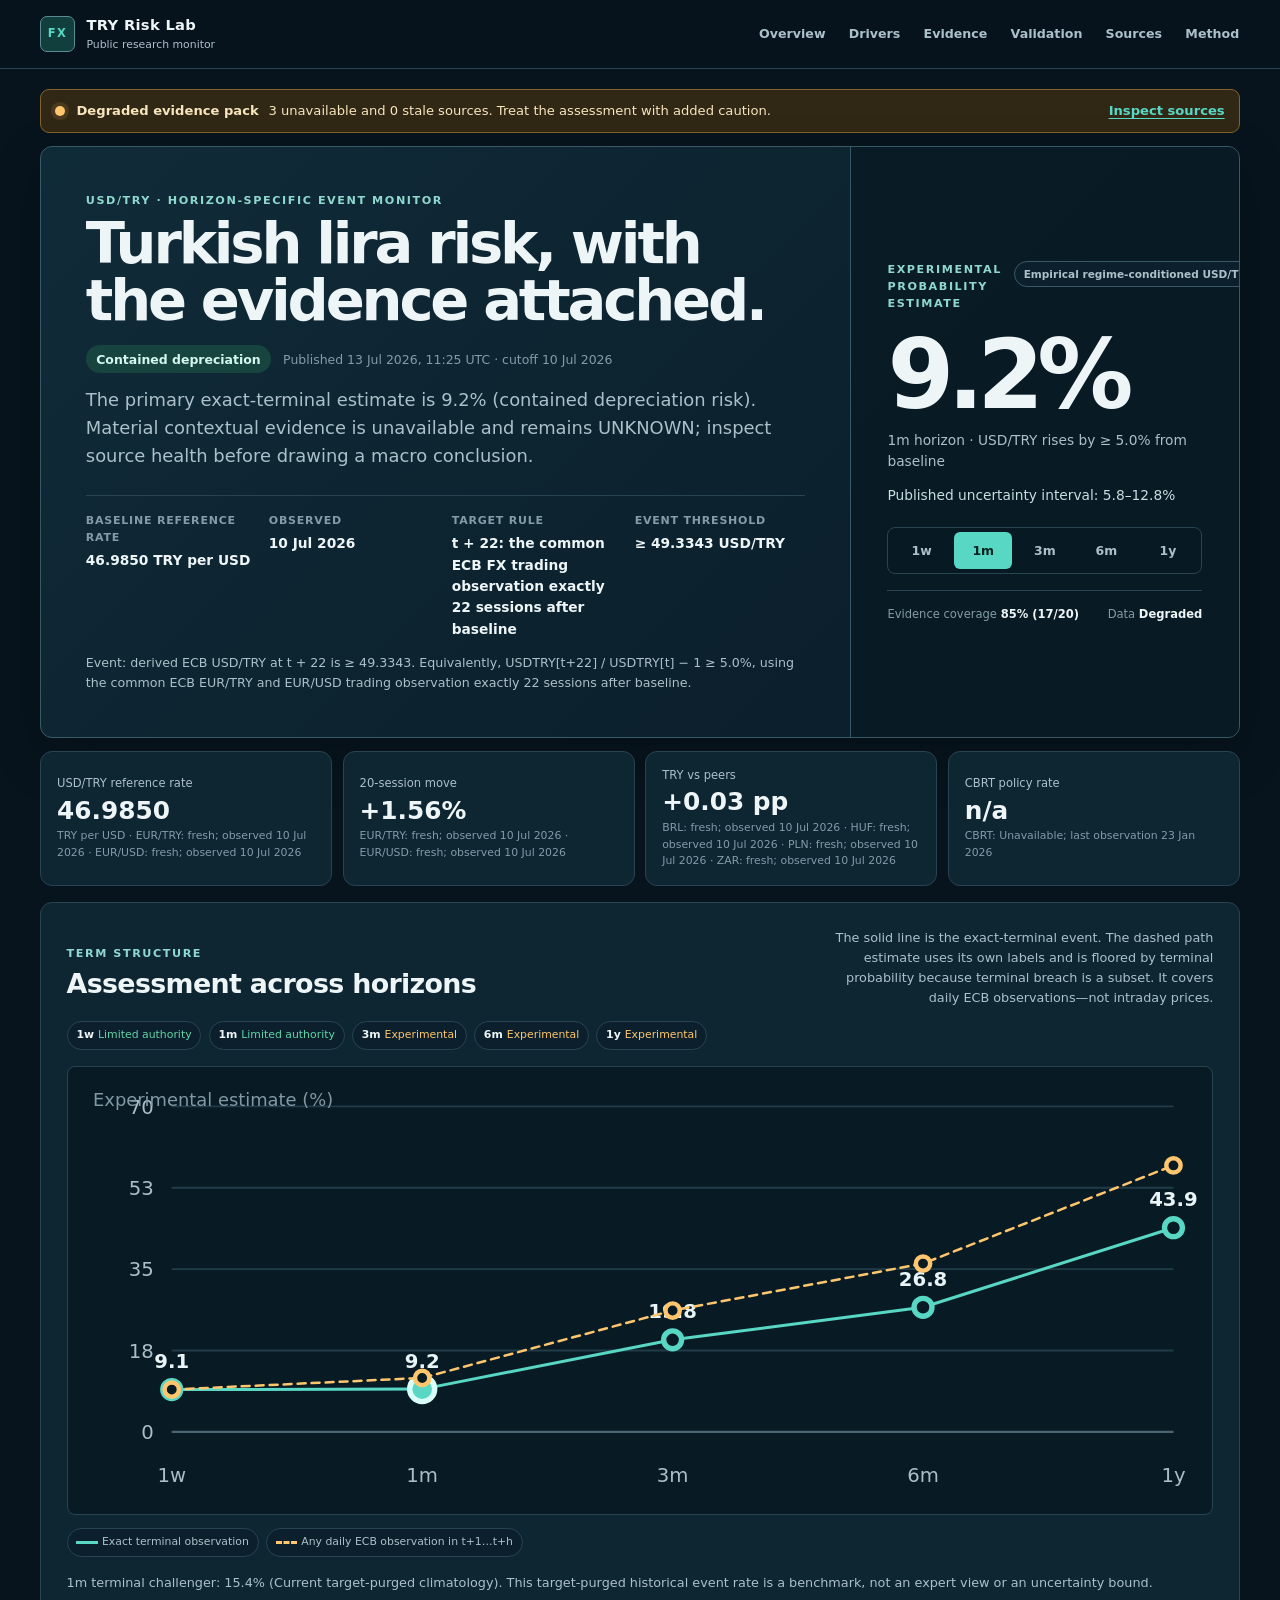
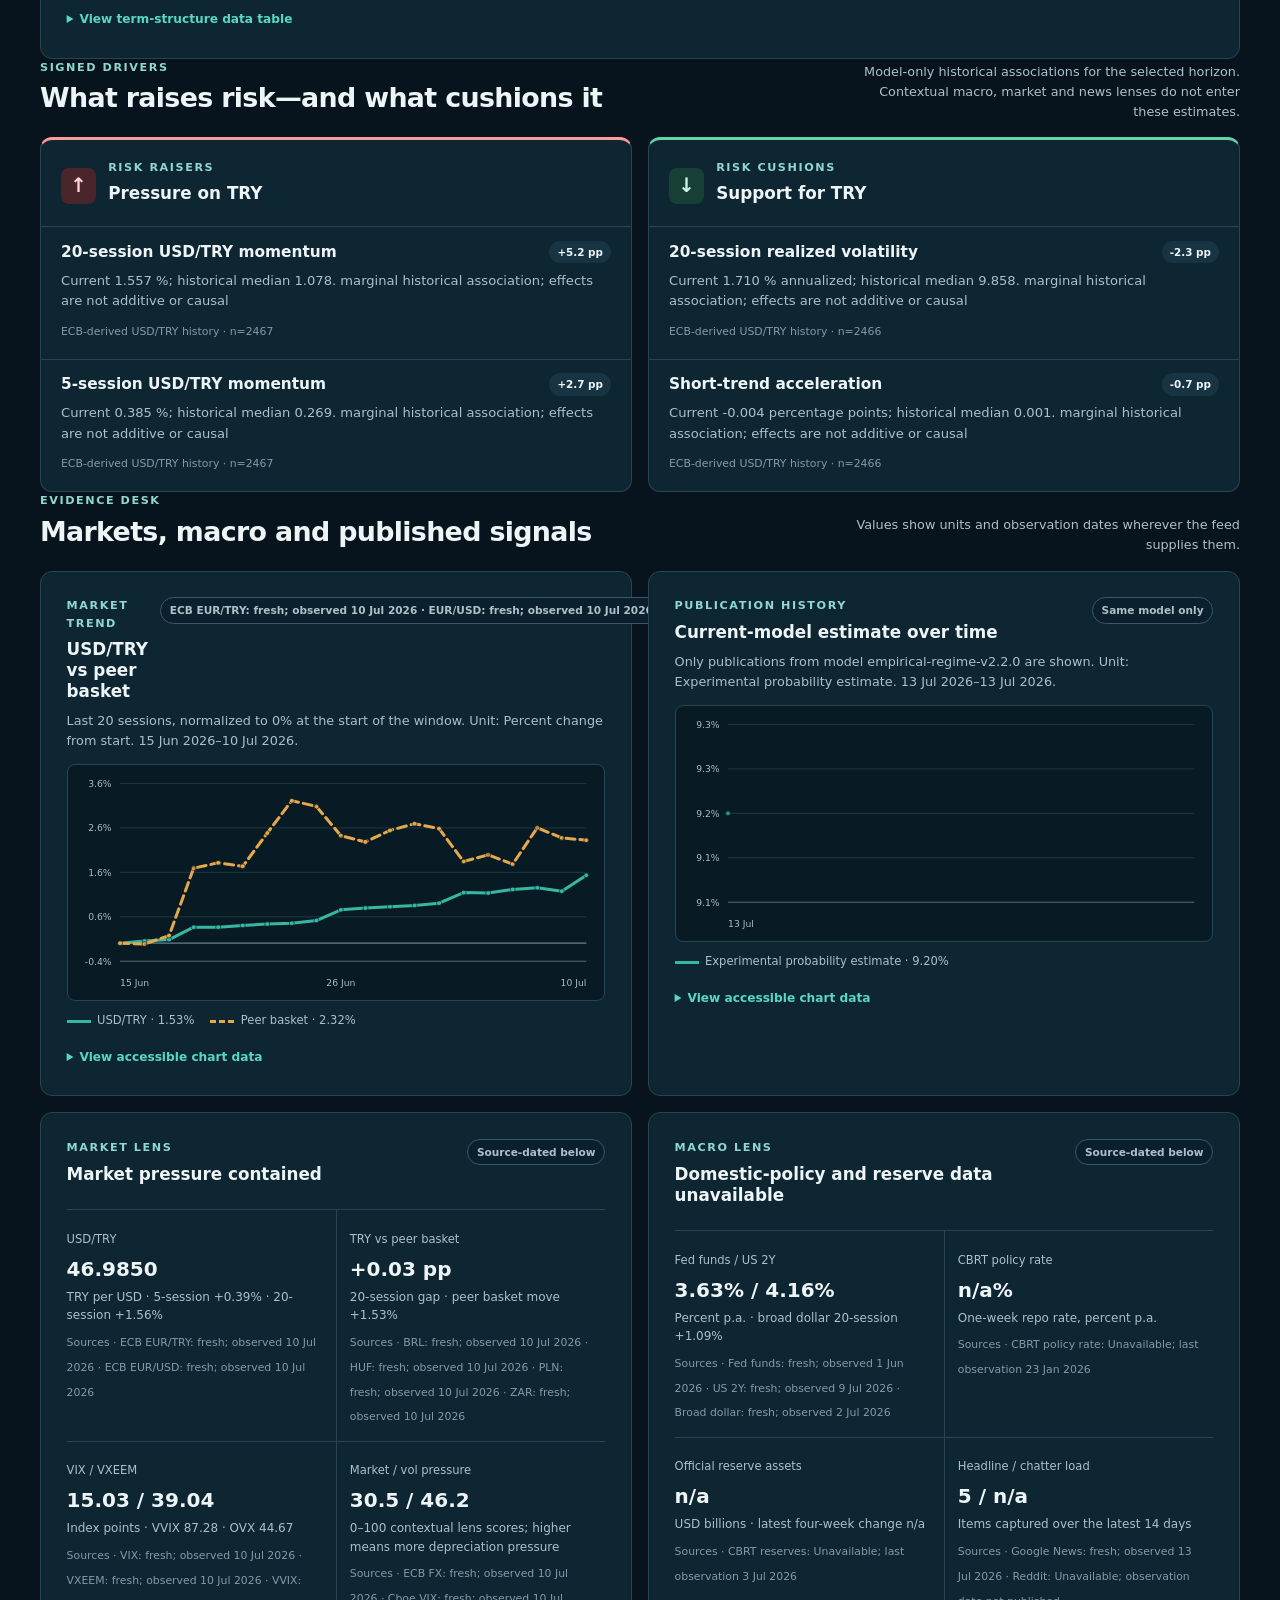
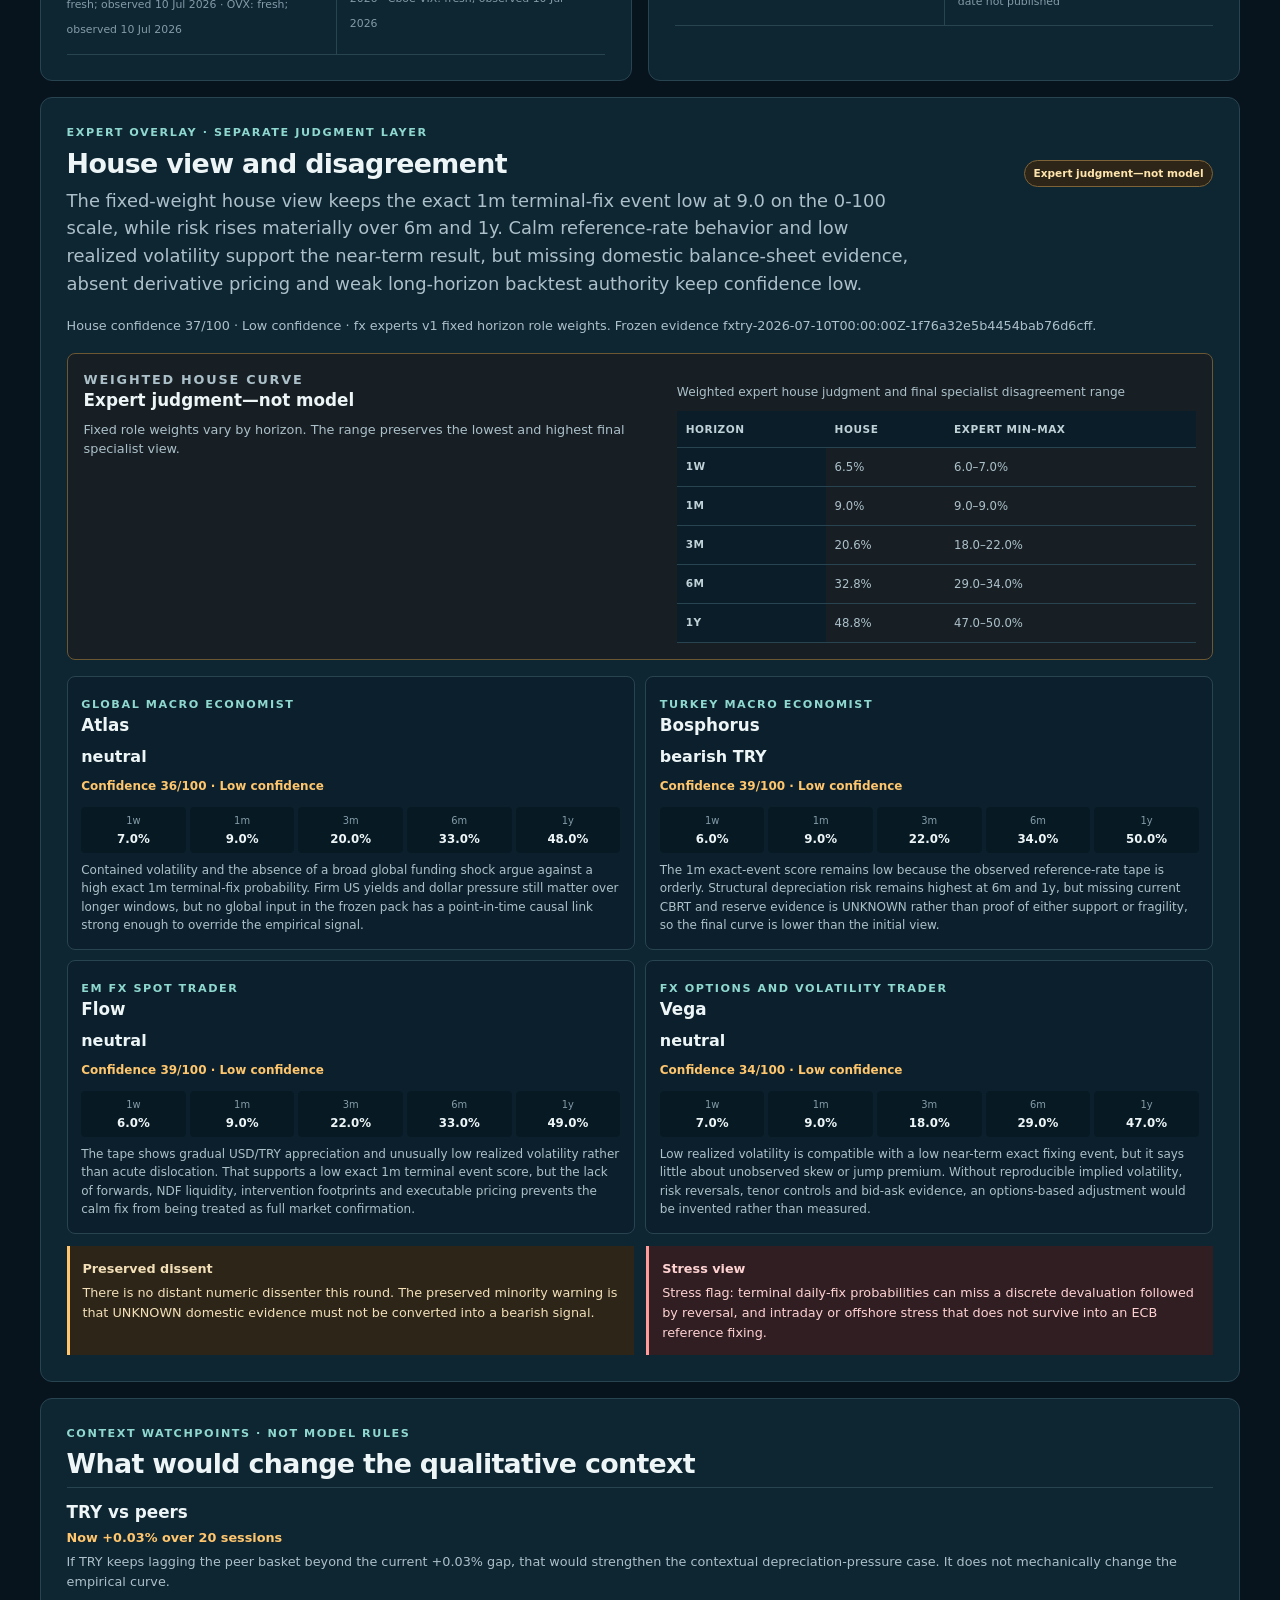
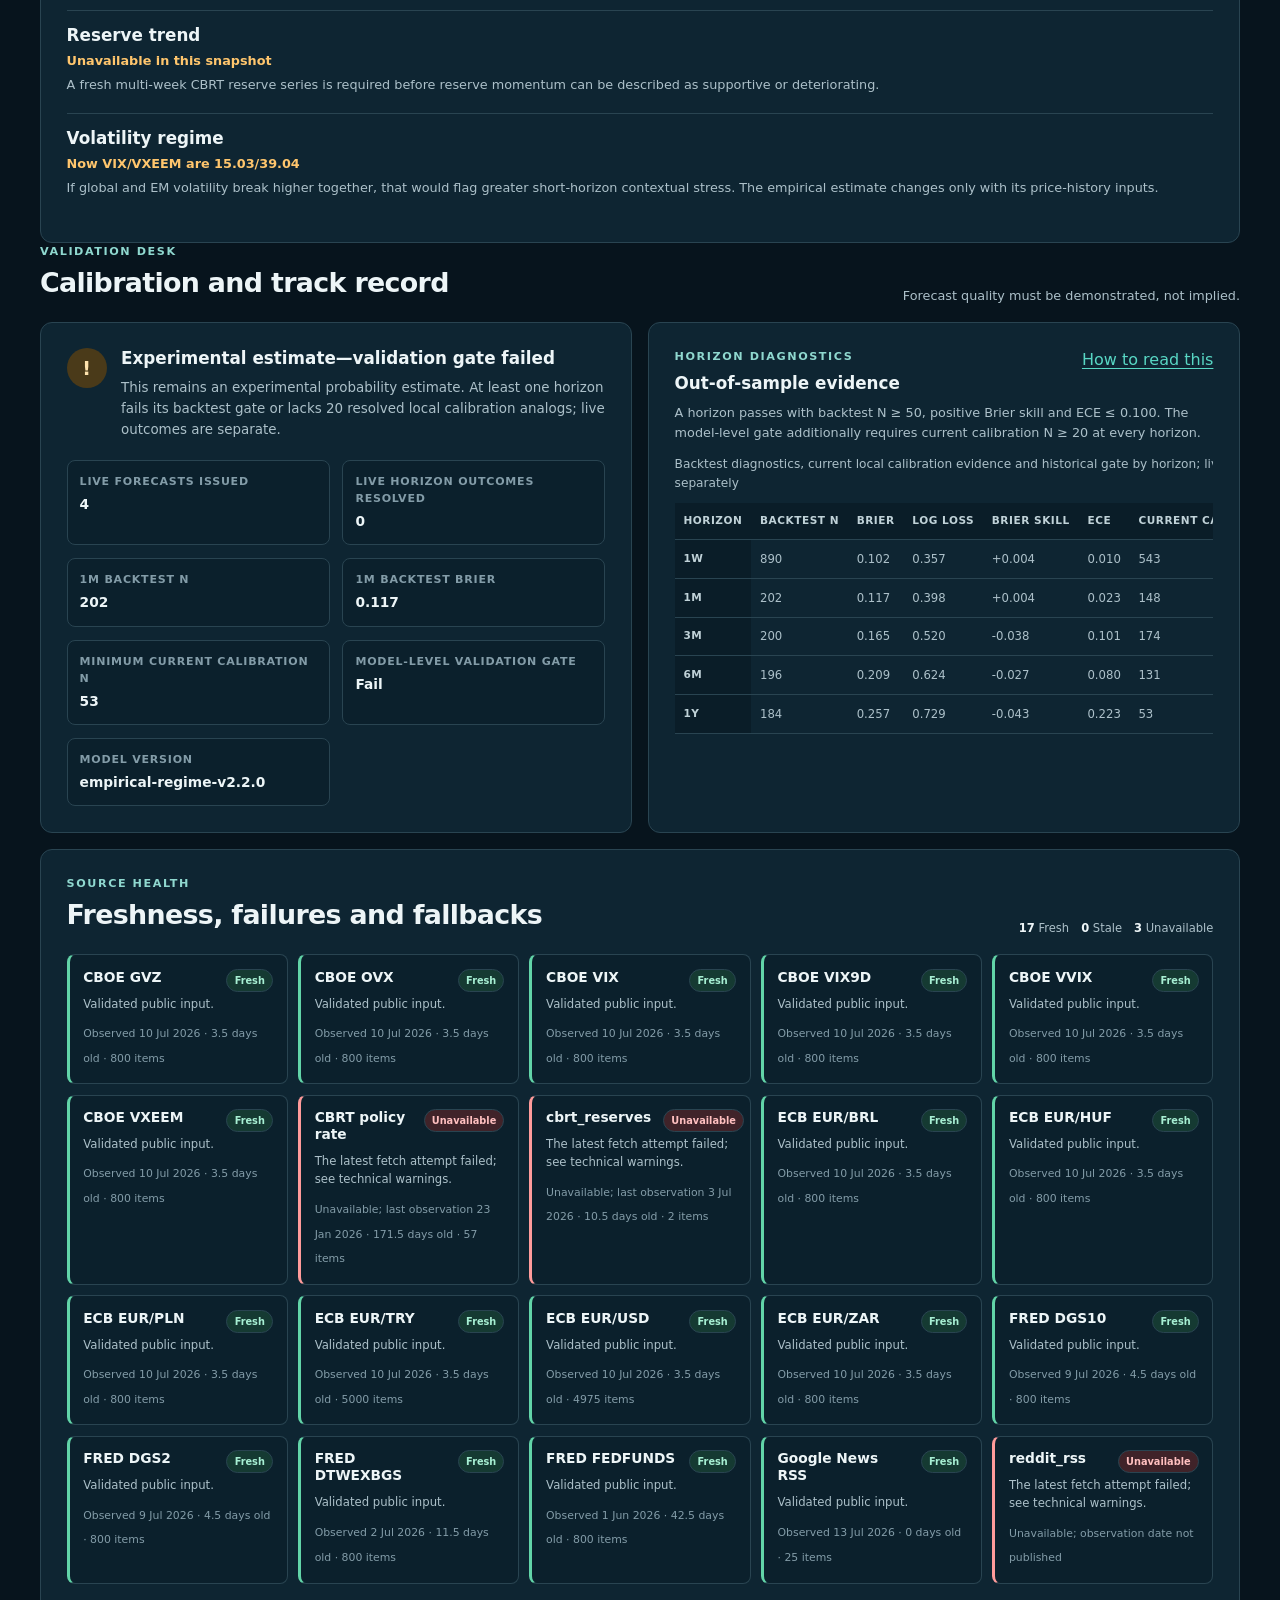
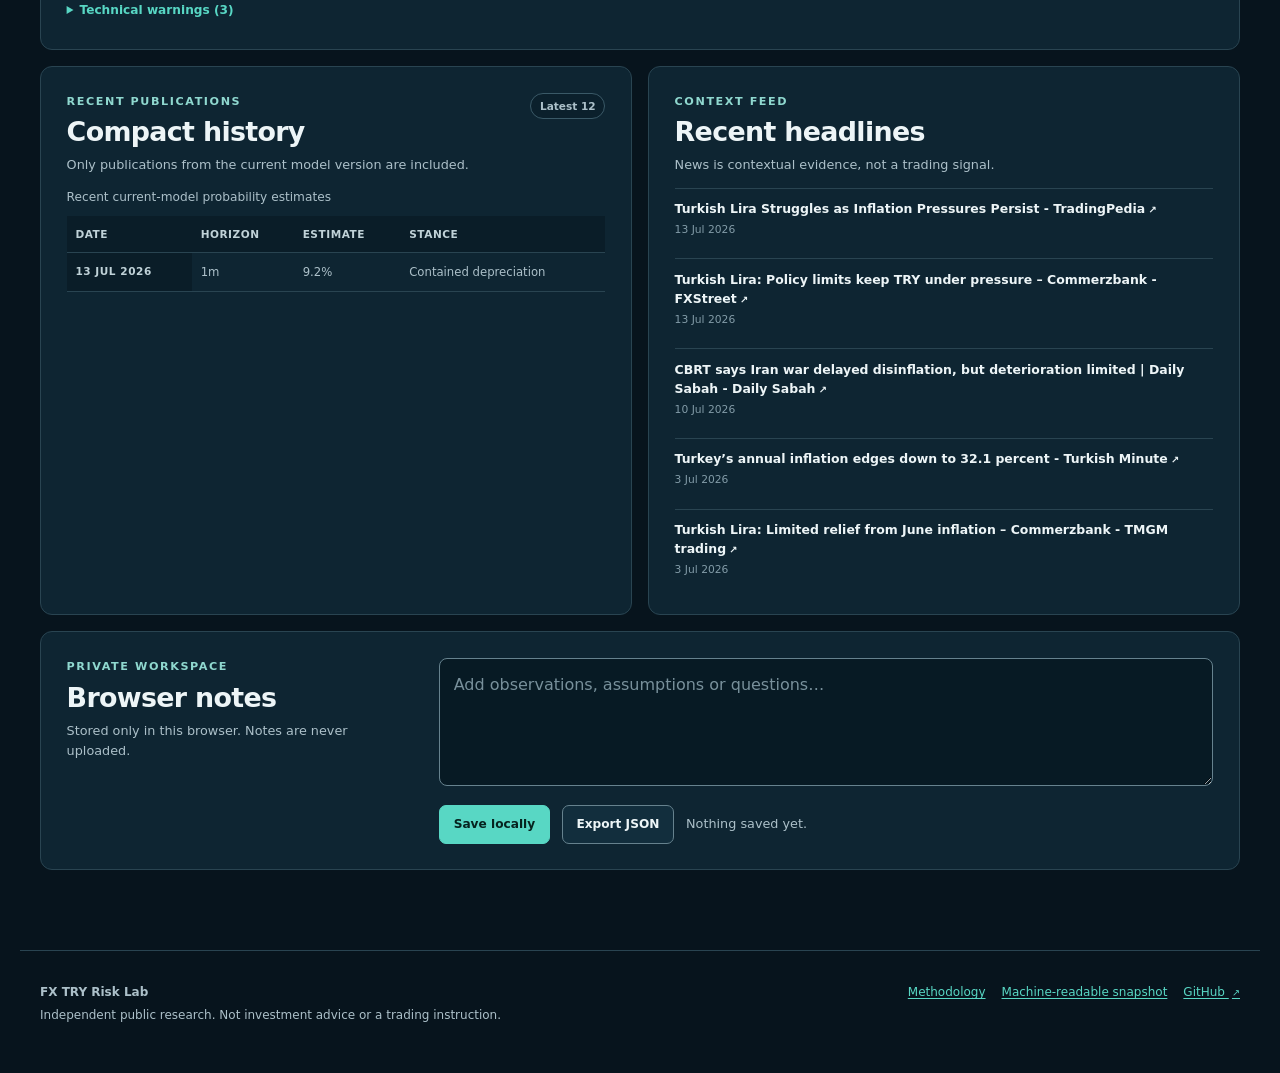
==== commit d859bced: "Implement expert debate and audit findings Add separately calibrated any-reference-fix path risk, v3" ====
--- a/docs/index.html
+++ b/docs/index.html
@@ -1,20 +1,20 @@
-<!doctype html>
+<!DOCTYPE html>
 <html lang="en">
   <head>
-    <meta charset="utf-8" />
-    <meta name="viewport" content="width=device-width, initial-scale=1" />
+    <meta charset="utf-8">
+    <meta name="viewport" content="width=device-width, initial-scale=1">
     <title>FX TRY Risk Lab — USD/TRY Research Monitor</title>
-    <meta name="theme-color" content="#0b1f2a" />
-    <meta name="referrer" content="strict-origin-when-cross-origin" />
+    <meta name="theme-color" content="#0b1f2a">
+    <meta name="referrer" content="strict-origin-when-cross-origin">
     <meta
       http-equiv="Content-Security-Policy"
-      content="default-src 'self'; script-src 'self' https://gc.zgo.at; style-src 'self'; img-src 'self' data:; connect-src 'self' https://hulkiokantabak.goatcounter.com; object-src 'none'; base-uri 'self'; form-action 'none'; frame-ancestors 'none'; upgrade-insecure-requests"
-    />
+      content="default-src 'self'; script-src 'self'; style-src 'self'; img-src 'self' data:; connect-src 'self'; object-src 'none'; base-uri 'self'; form-action 'none'; frame-ancestors 'none'; upgrade-insecure-requests"
+    >
     <meta
       name="description"
       content="A transparent, horizon-specific research monitor for Turkish lira depreciation risk, data health, evidence and forecast validation."
-    />
-    <link rel="stylesheet" href="./style.css" />
+    >
+    <link rel="stylesheet" href="./style.css">
   </head>
   <body>
     <a class="skip-link" href="#main-content">Skip to analysis</a>
@@ -45,6 +45,12 @@
         </div>
         <a href="#sources">Inspect sources</a>
       </div>
+      <noscript>
+        <div class="data-alert critical">
+          <span class="status-dot" aria-hidden="true"></span>
+          <div><strong>JavaScript is required for the interactive monitor.</strong><span>Read the <a href="./data/latest.json">latest machine-readable snapshot</a> and <a href="./methodology.html">methodology</a> directly.</span></div>
+        </div>
+      </noscript>
 
       <section class="hero" id="overview" aria-labelledby="page-title">
         <div class="hero-copy">
@@ -58,8 +64,8 @@
             Loading the latest published assessment…
           </p>
 
-          <dl class="event-definition" aria-label="Forecast event definition">
-            <div><dt>Baseline spot</dt><dd id="baseline-spot">—</dd></div>
+          <dl class="event-definition">
+            <div><dt>Baseline reference rate</dt><dd id="baseline-spot">—</dd></div>
             <div><dt>Observed</dt><dd id="baseline-date">—</dd></div>
             <div><dt>Target rule</dt><dd id="target-rule">—</dd></div>
             <div><dt>Event threshold</dt><dd id="target-spot">—</dd></div>
@@ -85,7 +91,7 @@
       </section>
 
       <section class="workstation-grid snapshot-strip" aria-label="Current market snapshot">
-        <article class="compact-metric"><span>USD/TRY spot</span><strong id="quick-spot">—</strong><small id="quick-spot-date">—</small></article>
+        <article class="compact-metric"><span>USD/TRY reference rate</span><strong id="quick-spot">—</strong><small id="quick-spot-date">—</small></article>
         <article class="compact-metric"><span>20-session move</span><strong id="quick-spot-change">—</strong><small id="quick-spot-change-date">—</small></article>
         <article class="compact-metric"><span>TRY vs peers</span><strong id="quick-peer-gap">—</strong><small id="quick-peer-date">—</small></article>
         <article class="compact-metric"><span>CBRT policy rate</span><strong id="quick-policy">—</strong><small id="quick-policy-date">—</small></article>
@@ -94,27 +100,31 @@
       <section class="panel" aria-labelledby="term-title">
         <div class="section-head">
           <div><p class="eyebrow">Term structure</p><h2 id="term-title">Assessment across horizons</h2></div>
-          <p class="section-note" id="term-note">The line is a visual summary. Use the horizon buttons above to change the main assessment.</p>
-        </div>
+          <p class="section-note" id="term-note">The solid line is the exact-terminal event. The dashed path estimate uses its own labels and is floored by terminal probability because terminal breach is a subset. It covers daily ECB observations—not intraday prices.</p>
+        </div>
+        <ul class="authority-list" id="authority-badges" aria-label="Model authority by horizon"></ul>
         <div class="chart-shell term-shell">
           <svg id="term-chart" viewBox="0 0 640 250" role="img" aria-labelledby="term-chart-title term-chart-desc">
-            <title id="term-chart-title">Probability estimate term structure</title>
+            <title id="term-chart-title">Exact-terminal and path-risk estimate term structure</title>
             <desc id="term-chart-desc">Loading chart data.</desc>
           </svg>
         </div>
+        <ul class="term-legend" id="term-legend" aria-label="Term chart legend"></ul>
+        <p class="section-note challenger-note" id="challenger-note" hidden></p>
         <details class="data-disclosure">
           <summary>View term-structure data table</summary>
-          <div class="table-wrap"><table class="data-table"><caption>Published horizon estimates, exact target observations and event thresholds</caption><thead><tr><th scope="col">Horizon</th><th scope="col">Target rule</th><th scope="col" id="term-value-heading">Estimate</th><th scope="col">Inclusive threshold</th><th scope="col">Interval</th></tr></thead><tbody id="term-table-body"></tbody></table></div>
+          <div class="table-wrap"><table class="data-table"><caption>Published exact-terminal estimates, optional any-time-breach estimates, current climatology challengers and authority</caption><thead><tr><th scope="col">Horizon</th><th scope="col">Target rule</th><th scope="col" id="term-value-heading">Exact-terminal estimate</th><th scope="col">Inclusive threshold</th><th scope="col">Terminal interval</th><th scope="col">Any-time breach (interval)</th><th scope="col">Terminal climatology challenger</th><th scope="col">Authority</th></tr></thead><tbody id="term-table-body"></tbody></table></div>
         </details>
       </section>
 
       <section class="driver-layout" id="drivers" aria-labelledby="drivers-title">
         <div class="section-head full-span">
           <div><p class="eyebrow">Signed drivers</p><h2 id="drivers-title">What raises risk—and what cushions it</h2></div>
-          <p class="section-note">Direction is explicit; evidence quality and dates are shown when published.</p>
+          <p class="section-note">Model-only historical associations for the selected horizon. Contextual macro, market and news lenses do not enter these estimates.</p>
         </div>
         <article class="panel driver-panel risk-up"><div class="driver-heading"><span aria-hidden="true">↑</span><div><p class="eyebrow">Risk raisers</p><h3>Pressure on TRY</h3></div></div><div id="risk-raisers"></div></article>
         <article class="panel driver-panel risk-down"><div class="driver-heading"><span aria-hidden="true">↓</span><div><p class="eyebrow">Risk cushions</p><h3>Support for TRY</h3></div></div><div id="risk-cushions"></div></article>
+        <article class="panel driver-neutral" id="neutral-driver-panel" hidden><p class="eyebrow">Near-zero association</p><h3>No material directional classification</h3><div id="neutral-drivers"></div></article>
       </section>
 
       <section class="workstation-grid" id="evidence" aria-labelledby="evidence-title">
@@ -143,13 +153,18 @@
 
       <section class="workstation-grid" aria-label="Expert assessment">
         <article class="panel expert-panel">
-          <div class="section-head"><div><p class="eyebrow">Expert overlay</p><h2>House view and disagreement</h2></div><span class="model-tag" id="expert-status">Awaiting data</span></div>
+          <div class="section-head"><div><p class="eyebrow">Expert overlay · separate judgment layer</p><h2>House view and disagreement</h2></div><span class="model-tag judgment-tag" id="expert-status">Awaiting data</span></div>
           <p id="expert-summary" class="deck">The structured expert overlay has not loaded.</p>
+          <p id="expert-meta" class="section-note">Expert judgment is never substituted for the empirical model.</p>
+          <div class="expert-house" id="expert-house-wrap" hidden>
+            <div><p class="eyebrow">Weighted house curve</p><h3>Expert judgment—not model</h3><p>Fixed role weights vary by horizon. The range preserves the lowest and highest final specialist view.</p></div>
+            <div class="table-wrap"><table class="data-table"><caption>Weighted expert house judgment and final specialist disagreement range</caption><thead><tr><th scope="col">Horizon</th><th scope="col">House</th><th scope="col">Expert min–max</th></tr></thead><tbody id="expert-house-body"></tbody></table></div>
+          </div>
           <div id="expert-members" class="expert-grid"></div>
-          <div id="expert-dissent" class="dissent-box" hidden></div>
-        </article>
-        <article class="panel">
-          <p class="eyebrow">Decision triggers</p><h2>What would change the assessment</h2>
+          <div class="expert-caveats"><div id="expert-dissent" class="dissent-box" hidden></div><div id="expert-stress" class="dissent-box stress-box" hidden></div></div>
+        </article>
+        <article class="panel trigger-panel">
+          <p class="eyebrow">Context watchpoints · not model rules</p><h2>What would change the qualitative context</h2>
           <div id="trigger-grid" class="trigger-list"></div>
         </article>
       </section>
@@ -162,13 +177,13 @@
         </article>
         <article class="panel">
           <div class="panel-kicker"><div><p class="eyebrow">Horizon diagnostics</p><h3>Out-of-sample evidence</h3></div><a href="./methodology.html#validation">How to read this</a></div>
-          <p class="section-note">A horizon passes only with backtest N ≥ 50, positive Brier skill versus expanding climatology, and expected calibration error ≤ 0.100.</p>
-          <div class="table-wrap"><table class="data-table"><caption>Backtest diagnostics and validation gate by horizon; live outcomes are reported separately in the summary</caption><thead><tr><th scope="col">Horizon</th><th scope="col">Backtest N</th><th scope="col">Brier</th><th scope="col">Log loss</th><th scope="col">Brier skill</th><th scope="col">ECE</th><th scope="col">Gate</th></tr></thead><tbody id="calibration-body"></tbody></table></div>
+          <p class="section-note">A horizon passes with backtest N ≥ 50, positive Brier skill and ECE ≤ 0.100. The model-level gate additionally requires current calibration N ≥ 20 at every horizon.</p>
+          <div class="table-wrap"><table class="data-table"><caption>Backtest diagnostics, current local calibration evidence and historical gate by horizon; live outcomes are reported separately</caption><thead><tr><th scope="col">Horizon</th><th scope="col">Backtest N</th><th scope="col">Brier</th><th scope="col">Log loss</th><th scope="col">Brier skill</th><th scope="col">ECE</th><th scope="col">Current calibration N</th><th scope="col">Horizon gate</th></tr></thead><tbody id="calibration-body"></tbody></table></div>
         </article>
       </section>
 
       <section class="panel" id="sources" aria-labelledby="sources-title">
-        <div class="section-head"><div><p class="eyebrow">Source health</p><h2 id="sources-title">Freshness, failures and fallbacks</h2></div><div class="health-counts" id="health-counts" aria-label="Source status counts"></div></div>
+        <div class="section-head"><div><p class="eyebrow">Source health</p><h2 id="sources-title">Freshness, failures and fallbacks</h2></div><ul class="health-counts" id="health-counts" aria-label="Source status counts"></ul></div>
         <div class="source-grid" id="source-grid"></div>
         <details class="warning-disclosure" id="warning-disclosure"><summary>Technical warnings <span id="warning-count"></span></summary><ul id="warning-list" class="plain-list"></ul></details>
       </section>
@@ -191,9 +206,8 @@
       </section>
     </main>
 
-    <footer class="site-footer"><div><strong>FX TRY Risk Lab</strong><p>Independent public research. Not investment advice or a trading instruction.</p></div><div><a href="./methodology.html">Methodology</a><a href="./data/latest.json">Machine-readable snapshot</a><a href="https://github.com/hulkiokantabak/fx-try-risk-lab" target="_blank" rel="noopener noreferrer">GitHub <span class="external" aria-label="opens in a new tab">↗</span></a></div></footer>
+    <footer class="site-footer"><div><strong>FX TRY Risk Lab</strong><p>Independent public research. Not investment advice or a trading instruction.</p></div><div><a href="./methodology.html">Methodology</a><a href="./data/latest.json">Machine-readable snapshot</a><a href="https://github.com/hulkiokantabak/fx-try-risk-lab" target="_blank" rel="noopener noreferrer">GitHub <span class="external" aria-hidden="true">↗</span><span class="sr-only"> (opens in a new tab)</span></a></div></footer>
 
     <script src="./app.js" defer></script>
-    <script data-goatcounter="https://hulkiokantabak.goatcounter.com/count" async src="https://gc.zgo.at/count.js"></script>
   </body>
 </html>
--- a/docs/style.css
+++ b/docs/style.css
@@ -192,6 +192,7 @@
 }
 
 nav a {
+  padding: 0.3rem 0.05rem;
   color: var(--muted);
   font-size: 0.79rem;
   font-weight: 700;
@@ -576,6 +577,62 @@
   min-height: 220px;
 }
 
+.authority-list,
+.term-legend {
+  display: flex;
+  margin-top: 0.85rem;
+  flex-wrap: wrap;
+  gap: 0.45rem;
+  padding-left: 0;
+  list-style: none;
+}
+
+.challenger-note {
+  margin-top: 0.7rem;
+}
+
+.authority-badge,
+.term-legend-item {
+  display: inline-flex;
+  padding: 0.3rem 0.55rem;
+  border: 1px solid var(--line);
+  border-radius: 999px;
+  color: var(--muted);
+  background: var(--panel-soft);
+  align-items: center;
+  gap: 0.25rem;
+  font-size: 0.68rem;
+}
+
+.authority-badge strong {
+  color: var(--ink);
+}
+
+.authority-limited {
+  color: var(--positive);
+}
+
+.authority-experimental {
+  color: var(--warning);
+}
+
+.authority-table {
+  white-space: nowrap;
+  font-weight: 750;
+}
+
+.term-legend-item::before {
+  width: 1.35rem;
+  height: 0;
+  border-top: 3px solid var(--accent);
+  content: "";
+}
+
+.term-legend-item.path::before {
+  border-color: var(--warning);
+  border-top-style: dashed;
+}
+
 .chart-grid {
   stroke: #203c49;
   stroke-width: 1;
@@ -632,6 +689,22 @@
   stroke: #d9fff9;
 }
 
+.path-risk-line {
+  fill: none;
+  stroke: var(--warning);
+  stroke-width: 2.5;
+  stroke-dasharray: 8 6;
+  stroke-linecap: round;
+  stroke-linejoin: round;
+  vector-effect: non-scaling-stroke;
+}
+
+.path-risk-point {
+  fill: #081b25;
+  stroke: var(--warning);
+  stroke-width: 2.5;
+}
+
 .chart-marker {
   stroke: #081b25;
   stroke-width: 1;
@@ -654,15 +727,18 @@
 }
 
 .legend-swatch {
-  width: 0.65rem;
-  height: 0.65rem;
-  border-radius: 2px;
-}
-
-.palette-0 { background: #37b6a3; }
-.palette-1 { background: #e5a84b; }
-.palette-2 { background: #91a9b8; }
-.palette-3 { background: #d56b6b; }
+  width: 1.5rem;
+  height: 0;
+  border-top: 3px solid;
+}
+
+.palette-0 { border-color: #37b6a3; }
+.palette-1 { border-color: #e5a84b; }
+.palette-2 { border-color: #91a9b8; }
+.palette-3 { border-color: #d56b6b; }
+.pattern-1 { border-top-style: dashed; }
+.pattern-2 { border-top-style: dotted; }
+.pattern-3 { border-top-style: double; }
 
 details {
   margin-top: 0.9rem;
@@ -671,6 +747,7 @@
 summary {
   width: max-content;
   max-width: 100%;
+  padding-block: 0.2rem;
   color: var(--accent);
   cursor: pointer;
   font-size: 0.76rem;
@@ -688,6 +765,11 @@
 
 .driver-panel.risk-down {
   border-top: 3px solid var(--positive);
+}
+
+.driver-neutral {
+  grid-column: 1 / -1;
+  border-top: 3px solid var(--line-strong);
 }
 
 .driver-heading {
@@ -719,6 +801,11 @@
   border-top: 1px solid var(--line);
 }
 
+.driver-neutral .driver-row {
+  padding-right: 0;
+  padding-left: 0;
+}
+
 .driver-row > div,
 .source-card > div {
   justify-content: space-between;
@@ -770,7 +857,34 @@
 }
 
 .expert-panel {
-  grid-column: span 1;
+  grid-column: 1 / -1;
+}
+
+.trigger-panel {
+  grid-column: 1 / -1;
+}
+
+.judgment-tag {
+  color: #ffe4ad;
+  border-color: #7d6337;
+  background: #2d2618;
+}
+
+.expert-house {
+  display: grid;
+  grid-template-columns: minmax(0, 1fr) minmax(22rem, 0.9fr);
+  margin-top: 1.1rem;
+  padding: 1rem;
+  border: 1px solid #6c5733;
+  border-radius: 8px;
+  background: #171f24;
+  gap: 1rem;
+}
+
+.expert-house p {
+  margin-bottom: 0;
+  color: var(--muted);
+  font-size: 0.8rem;
 }
 
 .expert-grid {
@@ -791,6 +905,43 @@
   margin: 0.45rem 0 0;
   color: var(--muted);
   font-size: 0.75rem;
+}
+
+.expert-card .expert-confidence {
+  color: var(--warning);
+  font-weight: 750;
+}
+
+.expert-curve {
+  display: grid;
+  grid-template-columns: repeat(5, minmax(0, 1fr));
+  margin: 0.7rem 0 0;
+  gap: 0.25rem;
+}
+
+.expert-curve div {
+  padding: 0.35rem 0.2rem;
+  border-radius: 4px;
+  background: #071a24;
+  text-align: center;
+}
+
+.expert-curve dt {
+  color: var(--faint);
+  font-size: 0.62rem;
+}
+
+.expert-curve dd {
+  margin: 0.1rem 0 0;
+  color: var(--ink);
+  font-size: 0.74rem;
+  font-weight: 750;
+}
+
+.expert-caveats {
+  display: grid;
+  grid-template-columns: repeat(2, minmax(0, 1fr));
+  gap: 0.8rem;
 }
 
 .dissent-box {
@@ -806,6 +957,12 @@
   margin: 0.25rem 0 0;
 }
 
+.stress-box {
+  border-left-color: var(--negative);
+  color: #ffd2d2;
+  background: #301e22;
+}
+
 .trigger-list {
   margin-top: 0.5rem;
 }
@@ -879,9 +1036,12 @@
 
 .health-counts {
   display: flex;
+  margin: 0;
+  padding-left: 0;
   color: var(--muted);
   gap: 0.75rem;
   font-size: 0.72rem;
+  list-style: none;
 }
 
 .health-counts strong {
@@ -1039,7 +1199,7 @@
 textarea {
   width: 100%;
   padding: 0.85rem;
-  border: 1px solid var(--line-strong);
+  border: 1px solid #66828e;
   border-radius: 8px;
   color: var(--ink);
   background: #071a24;
@@ -1072,6 +1232,7 @@
 }
 
 .button.secondary {
+  border-color: #66828e;
   color: var(--ink);
   background: var(--panel-strong);
 }
@@ -1285,6 +1446,11 @@
     grid-template-columns: 1fr;
   }
 
+  .expert-house,
+  .expert-caveats {
+    grid-template-columns: 1fr;
+  }
+
   .full-span,
   .expert-panel {
     grid-column: 1;
@@ -1323,6 +1489,18 @@
   .site-footer {
     flex-direction: column;
   }
+
+  .chart-shell {
+    overflow-x: auto;
+  }
+
+  .chart-shell svg {
+    min-width: 520px;
+  }
+
+  .term-shell svg {
+    min-width: 460px;
+  }
 }
 
 @media (max-width: 440px) {
@@ -1342,18 +1520,6 @@
   .metric:nth-child(even) {
     padding-left: 0;
     border-left: 0;
-  }
-
-  .chart-shell {
-    overflow-x: auto;
-  }
-
-  .chart-shell svg {
-    min-width: 520px;
-  }
-
-  .term-shell svg {
-    min-width: 460px;
   }
 
   .health-counts {
